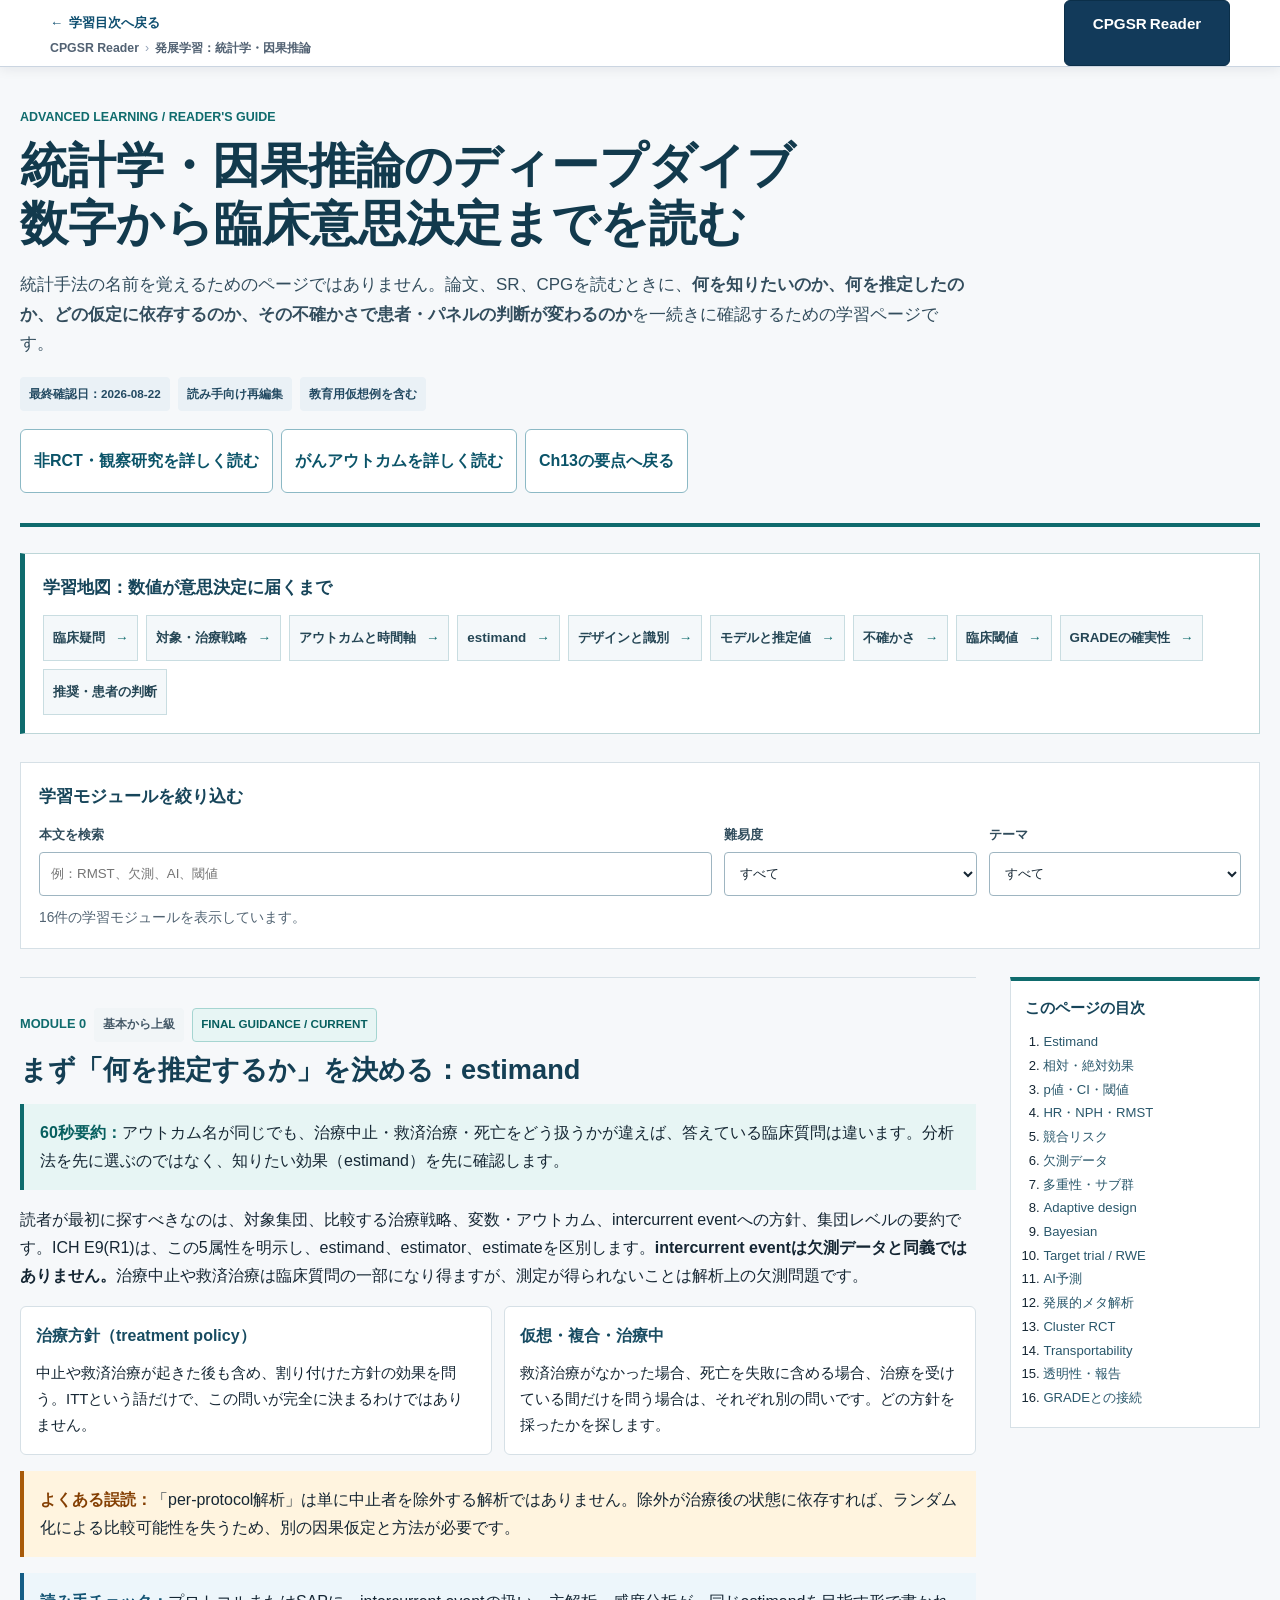
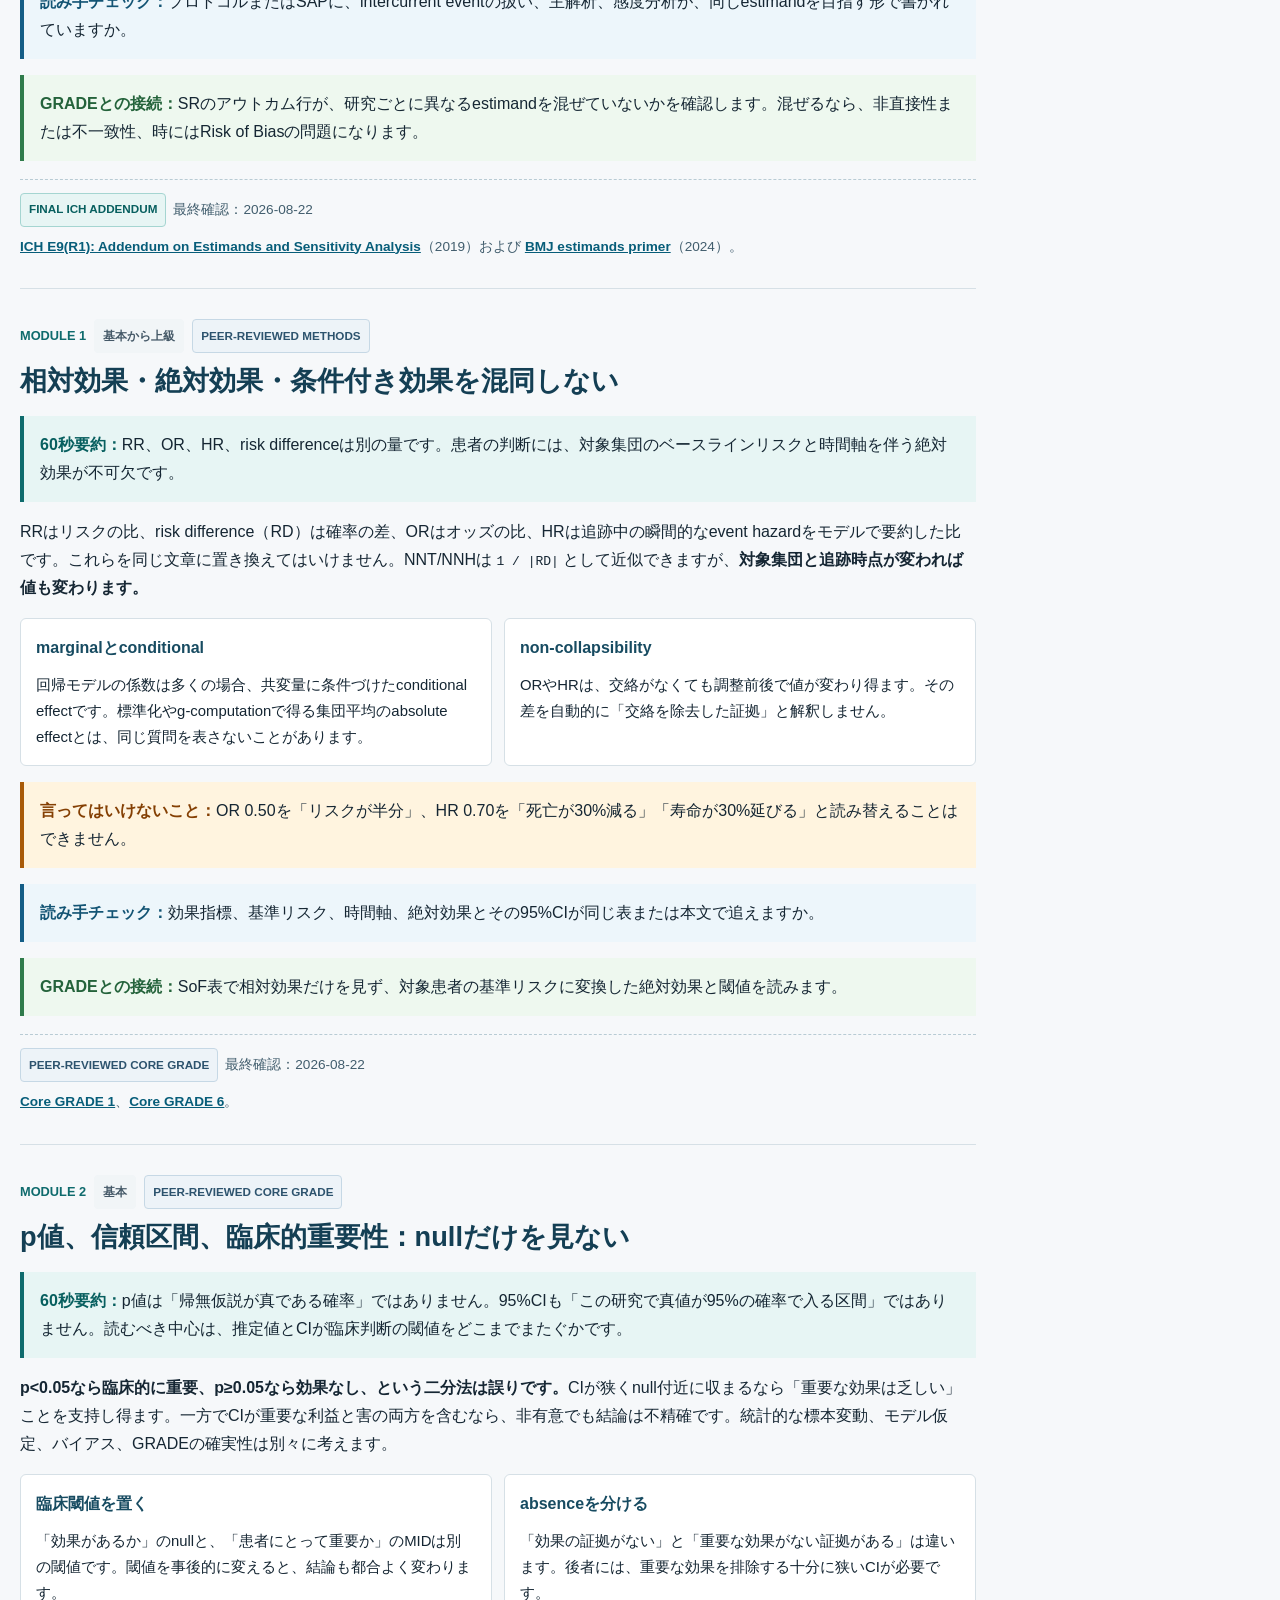
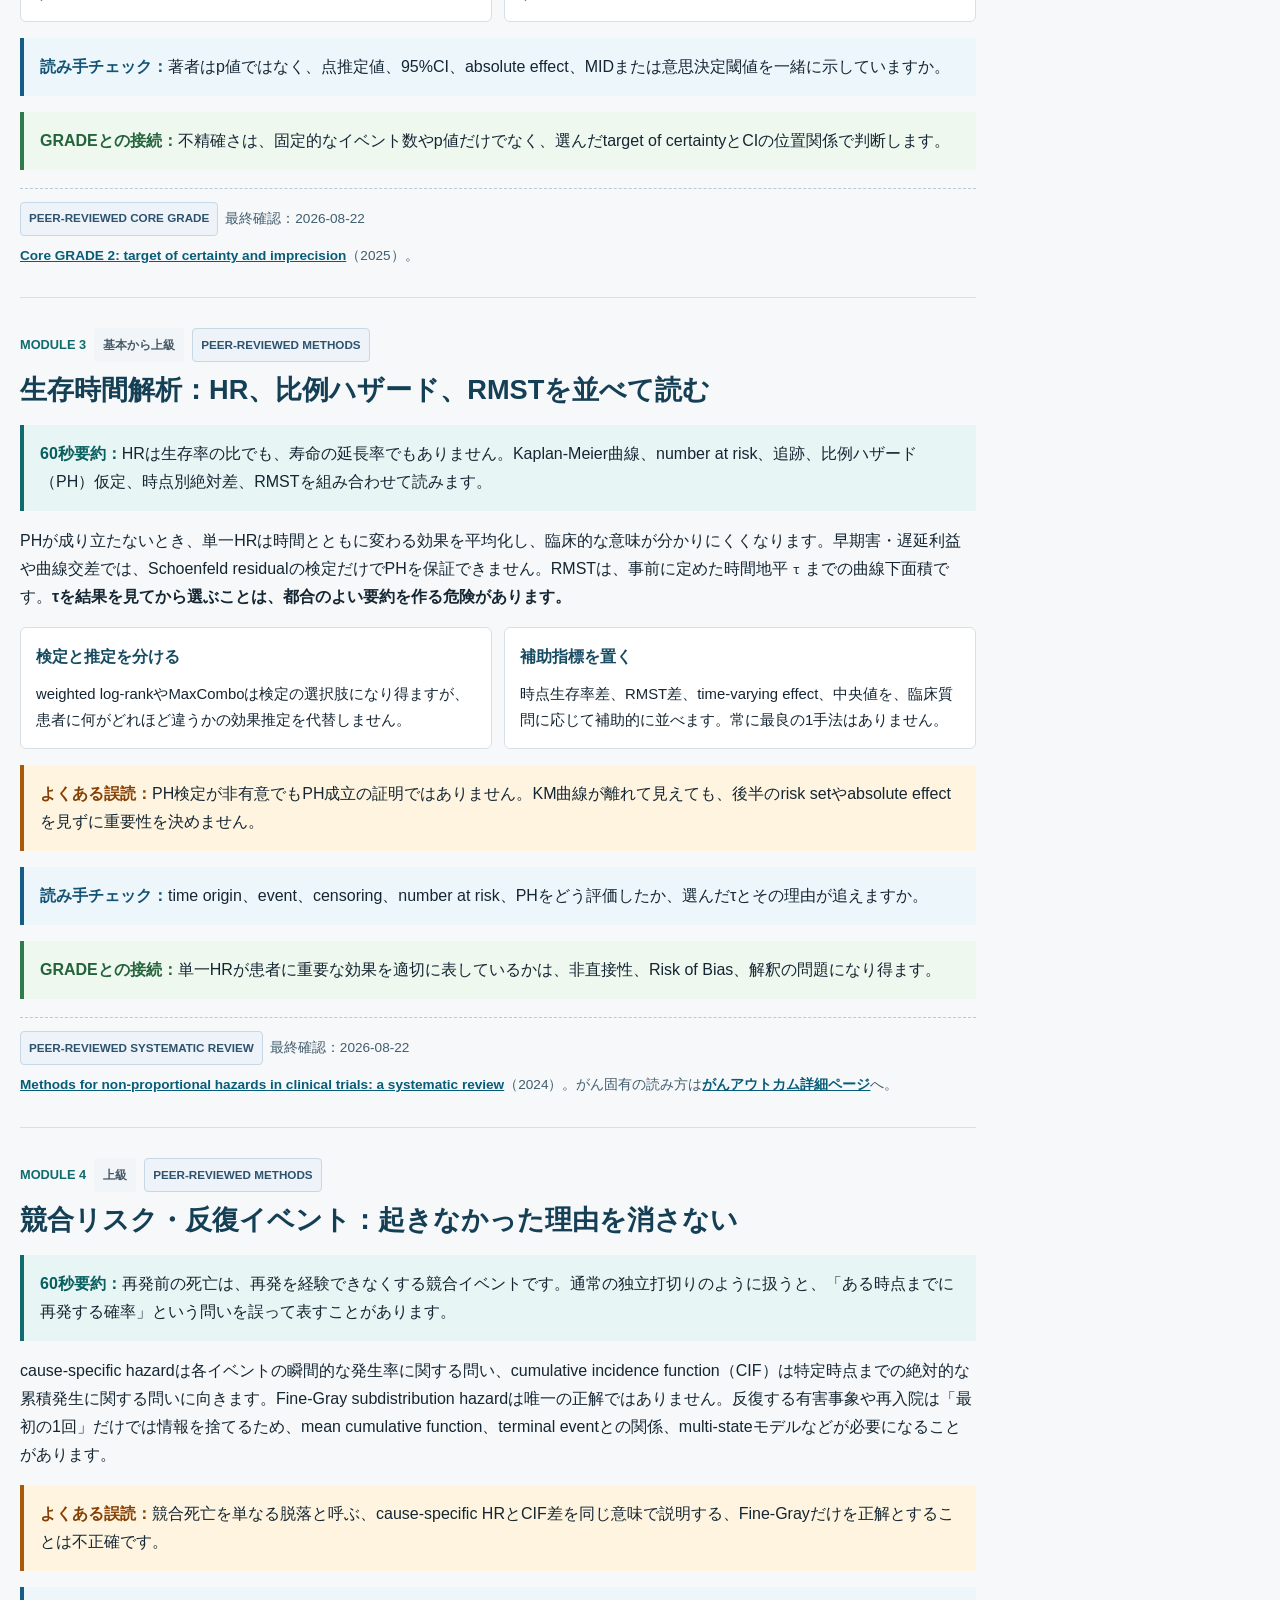
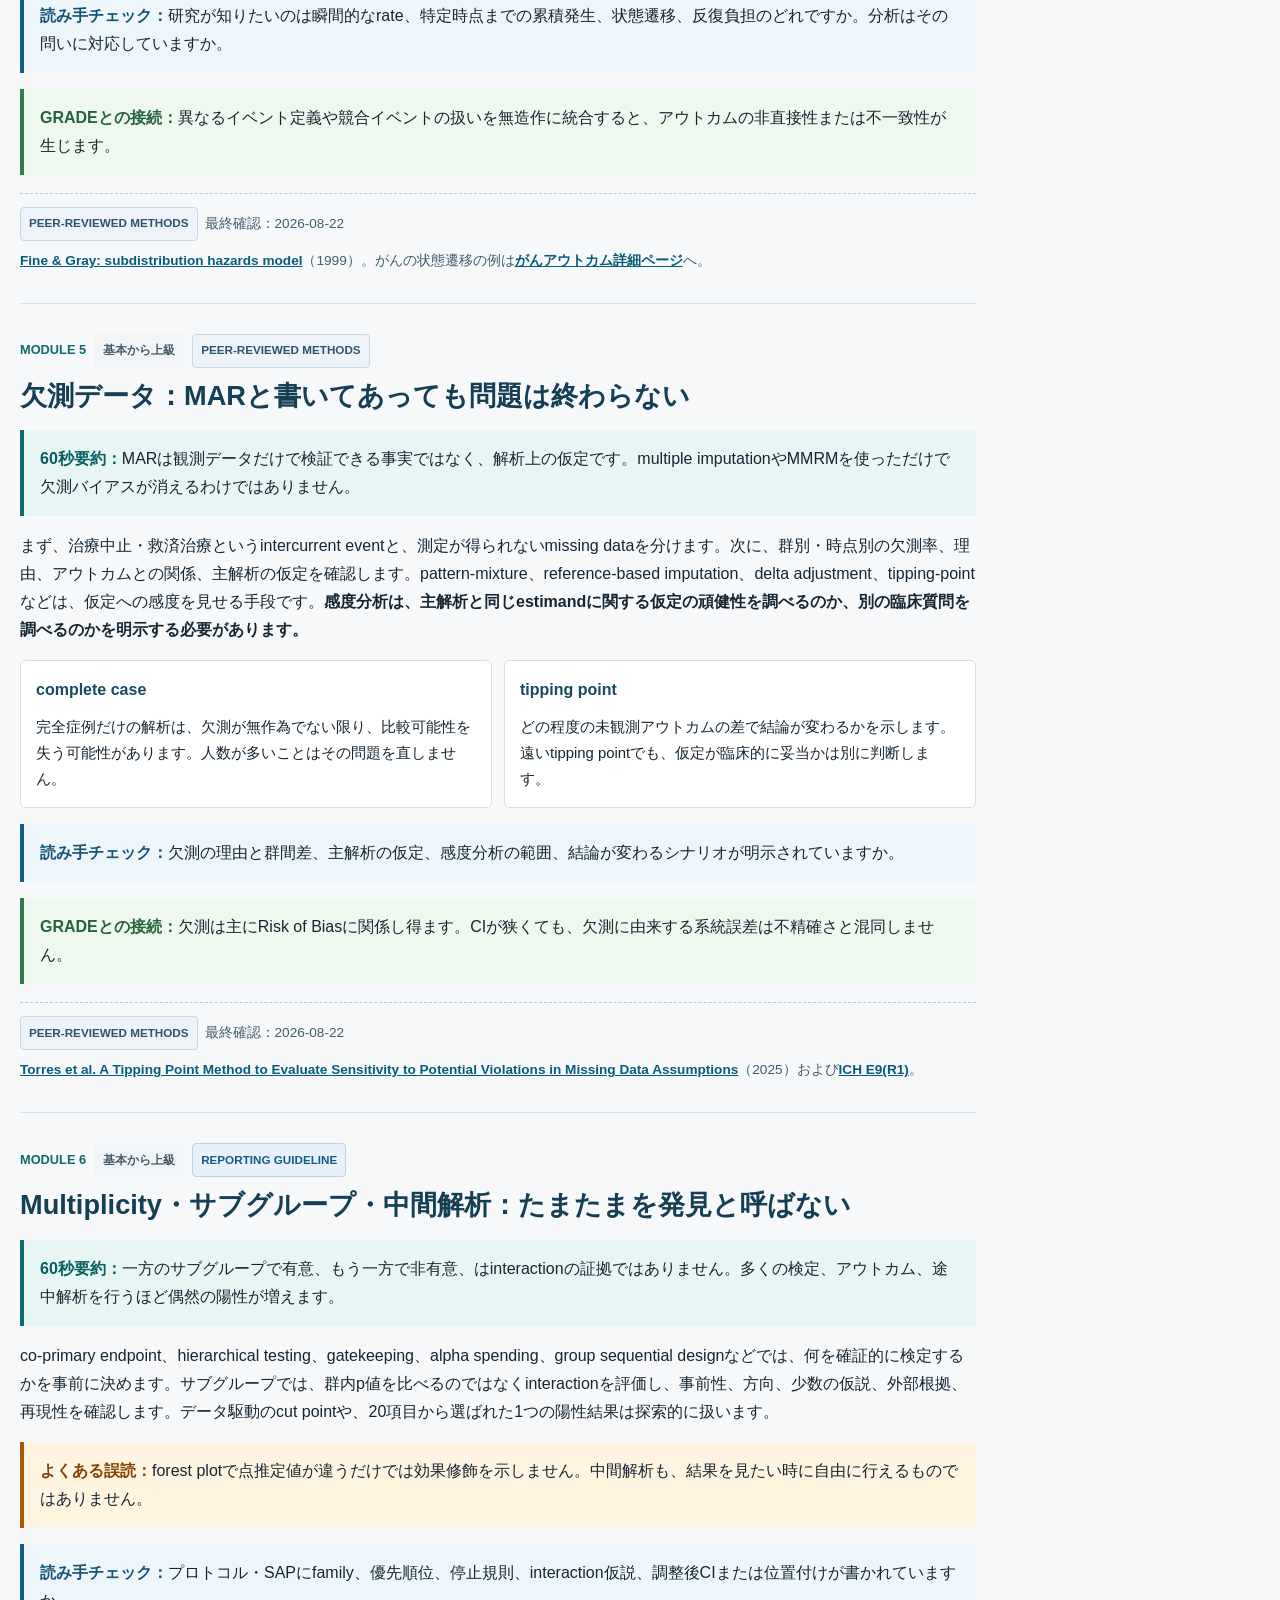
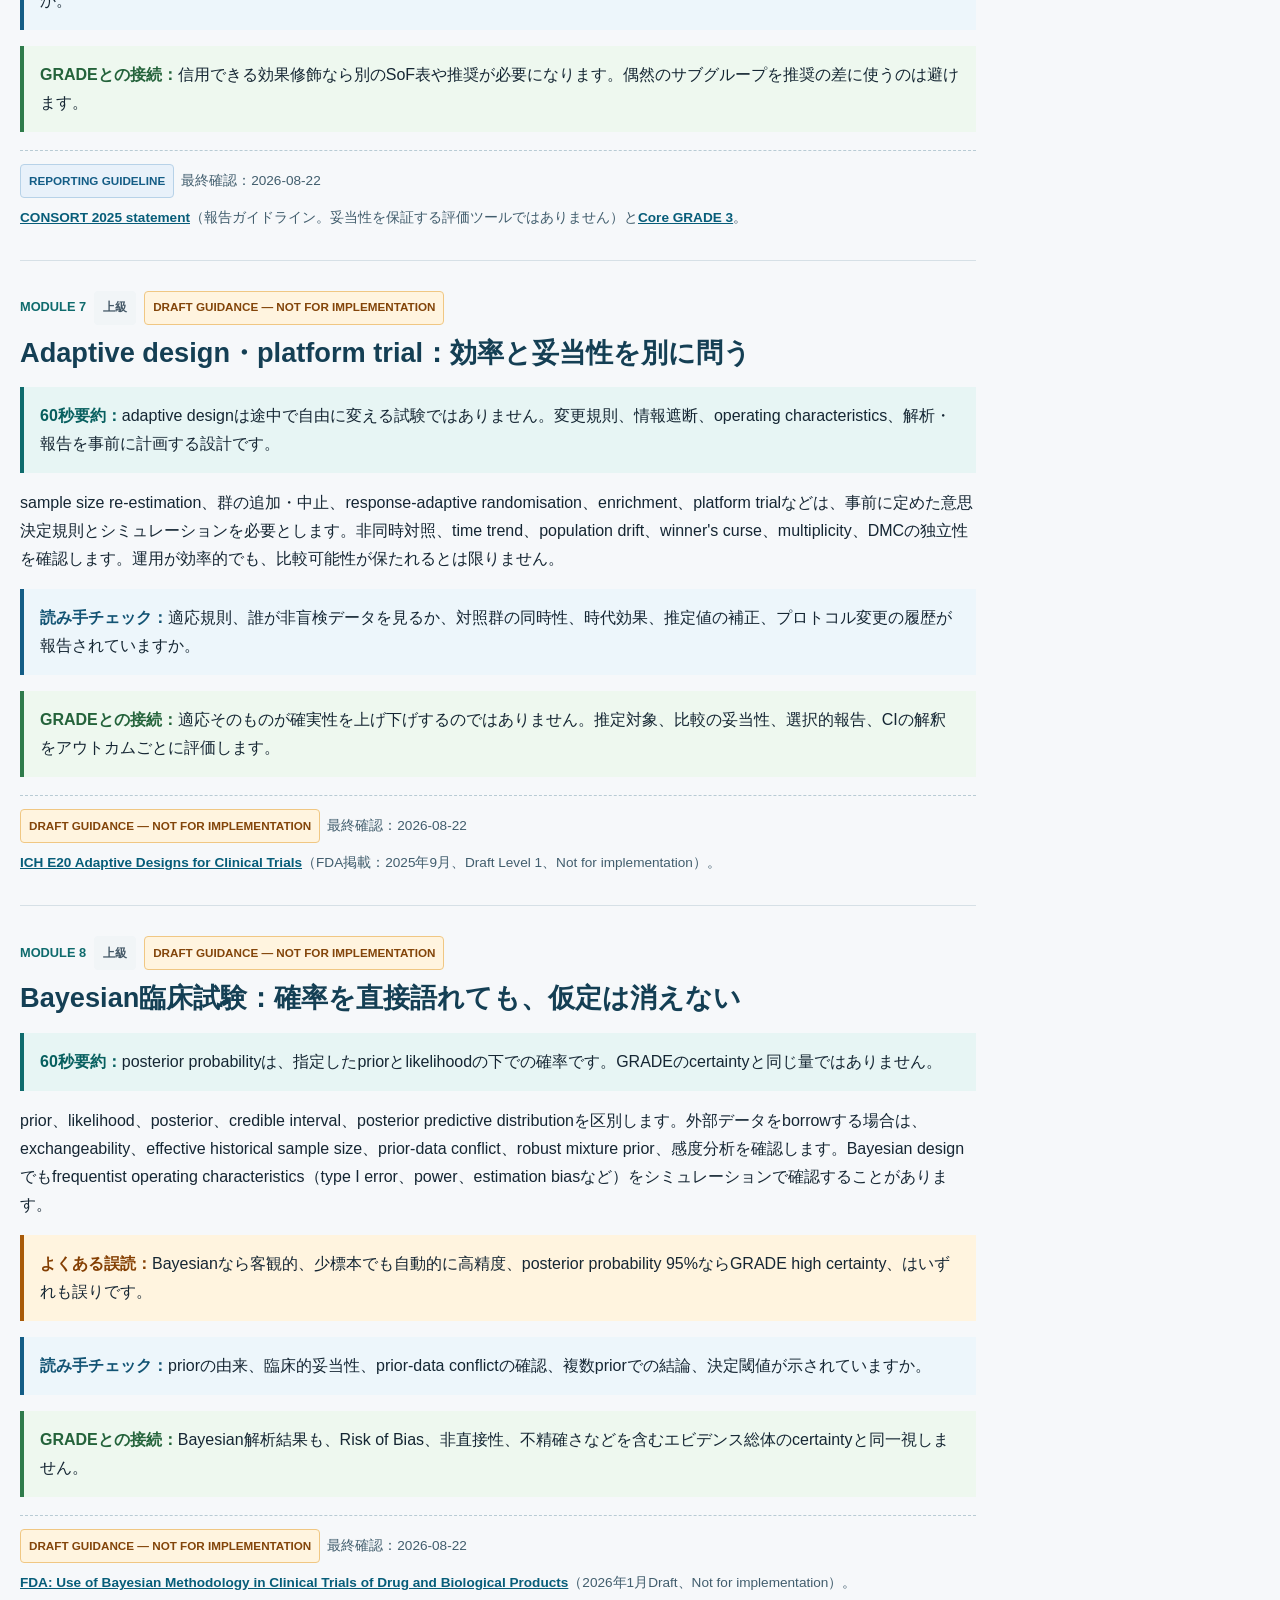
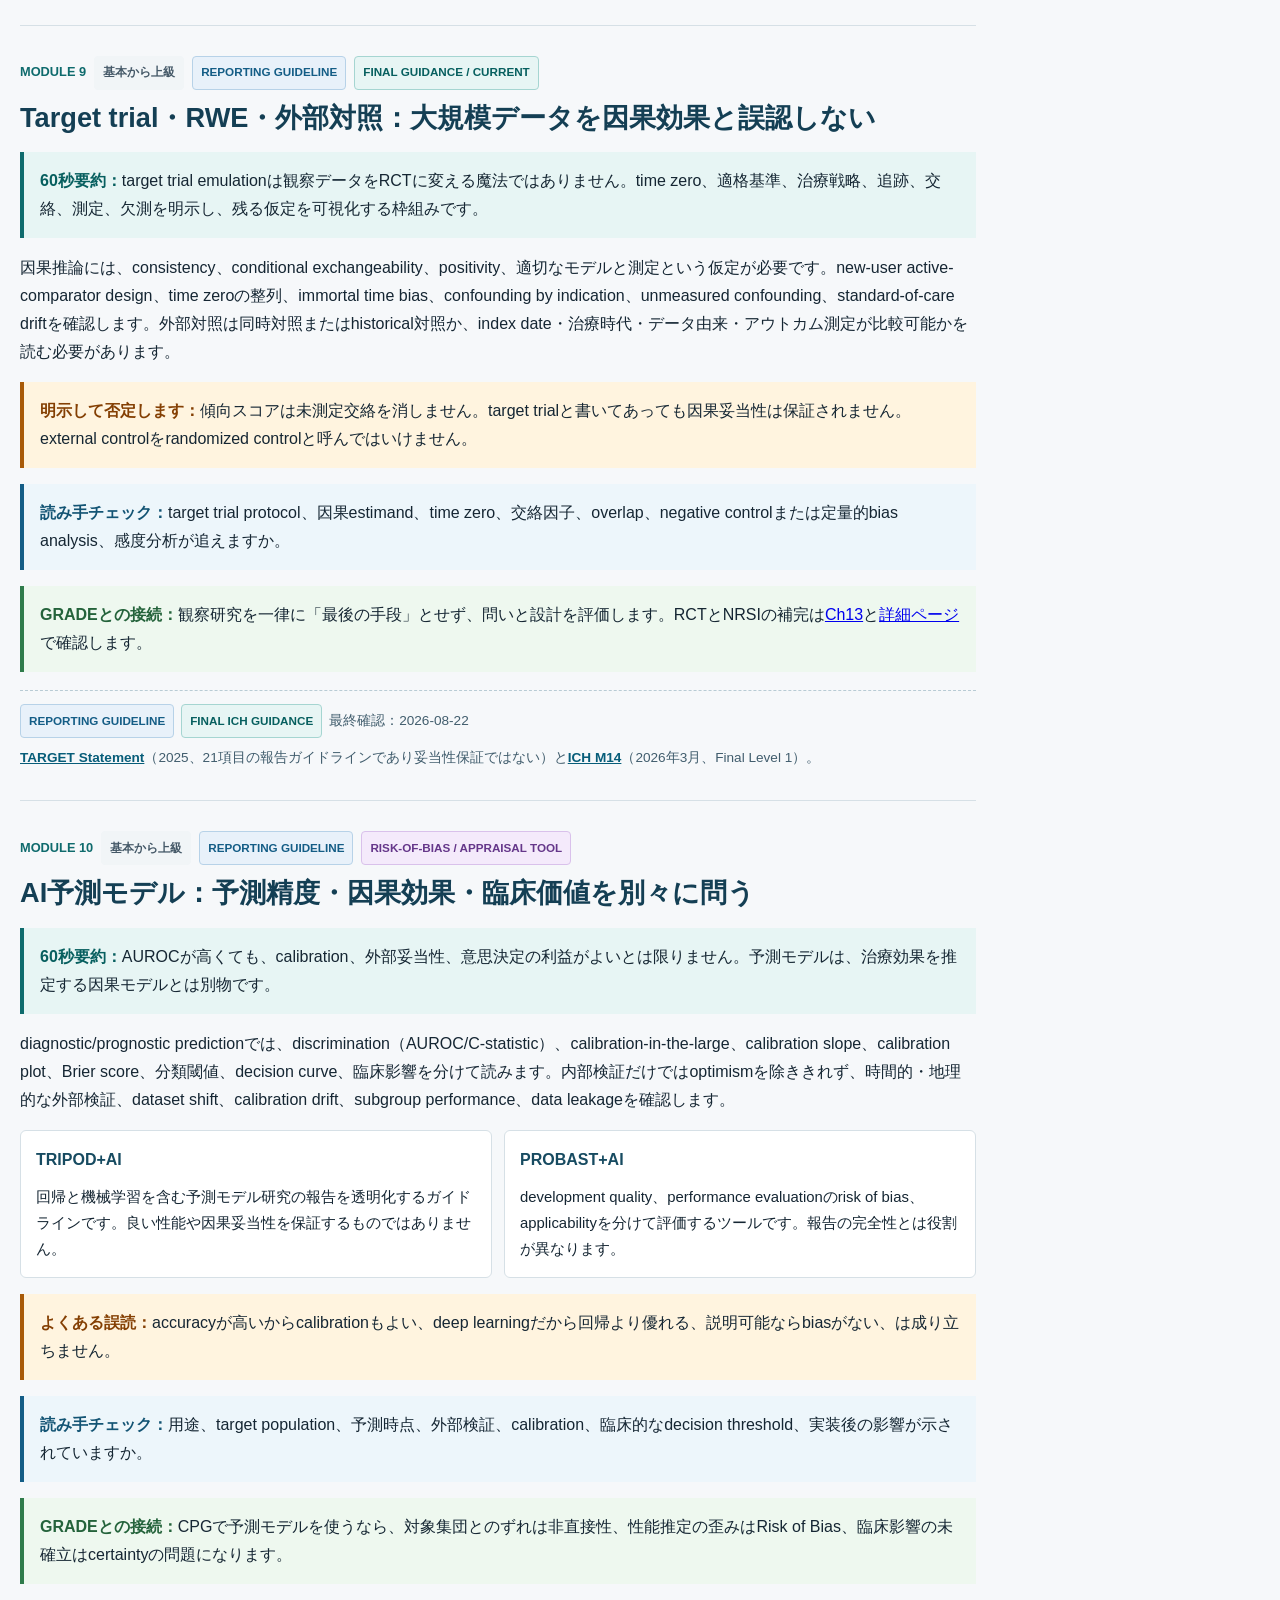
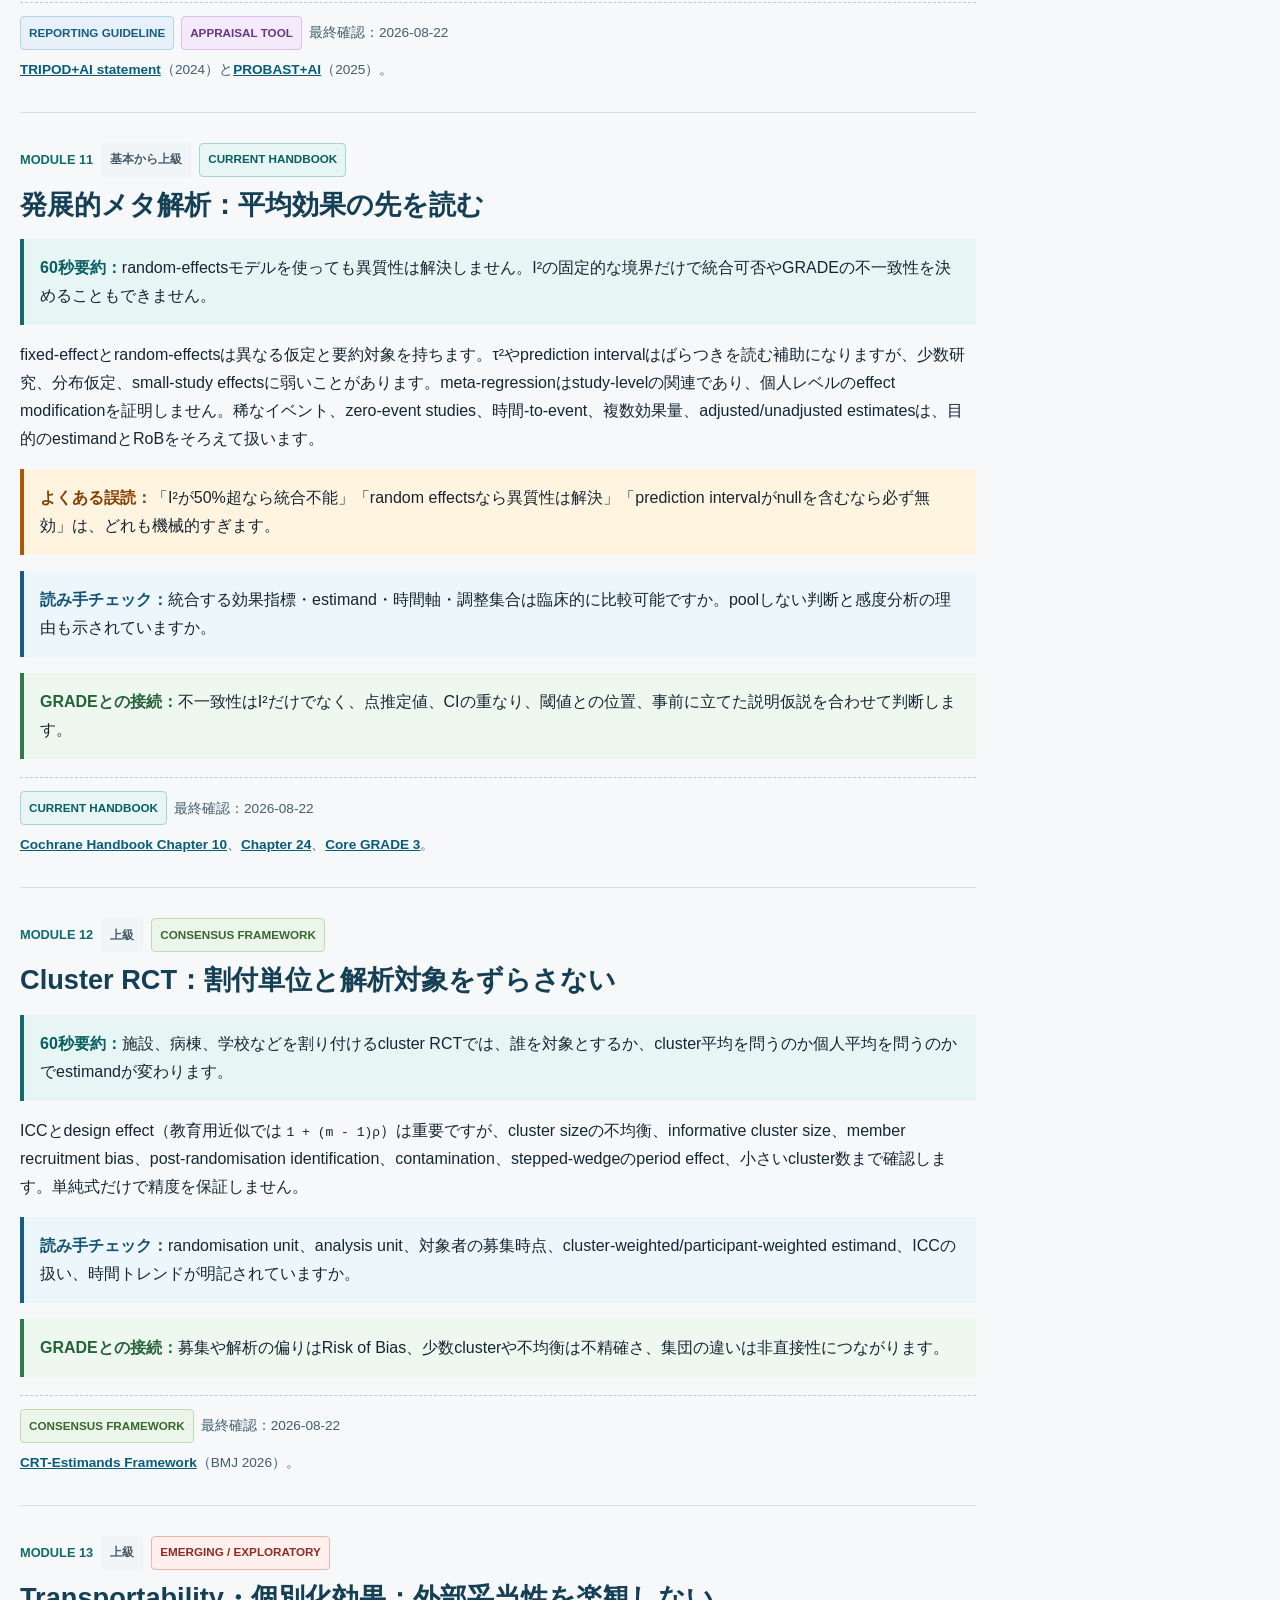
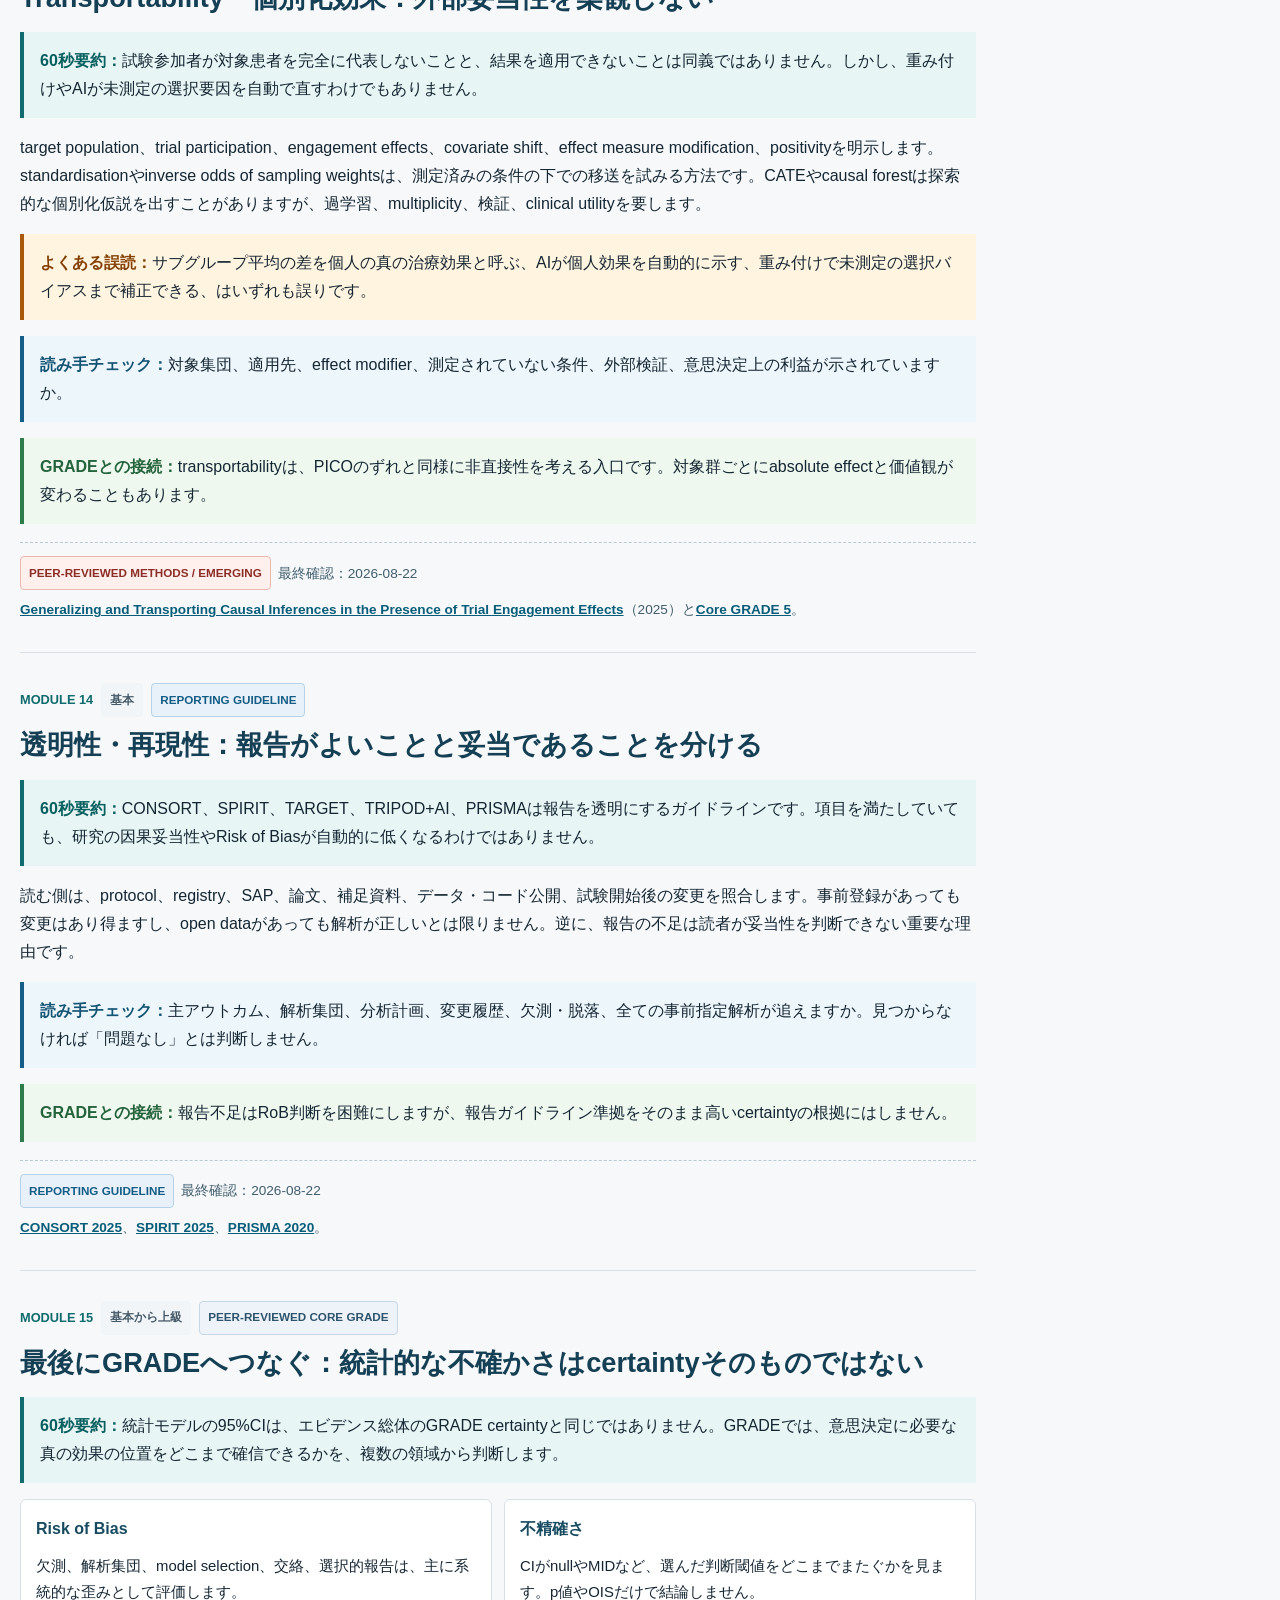
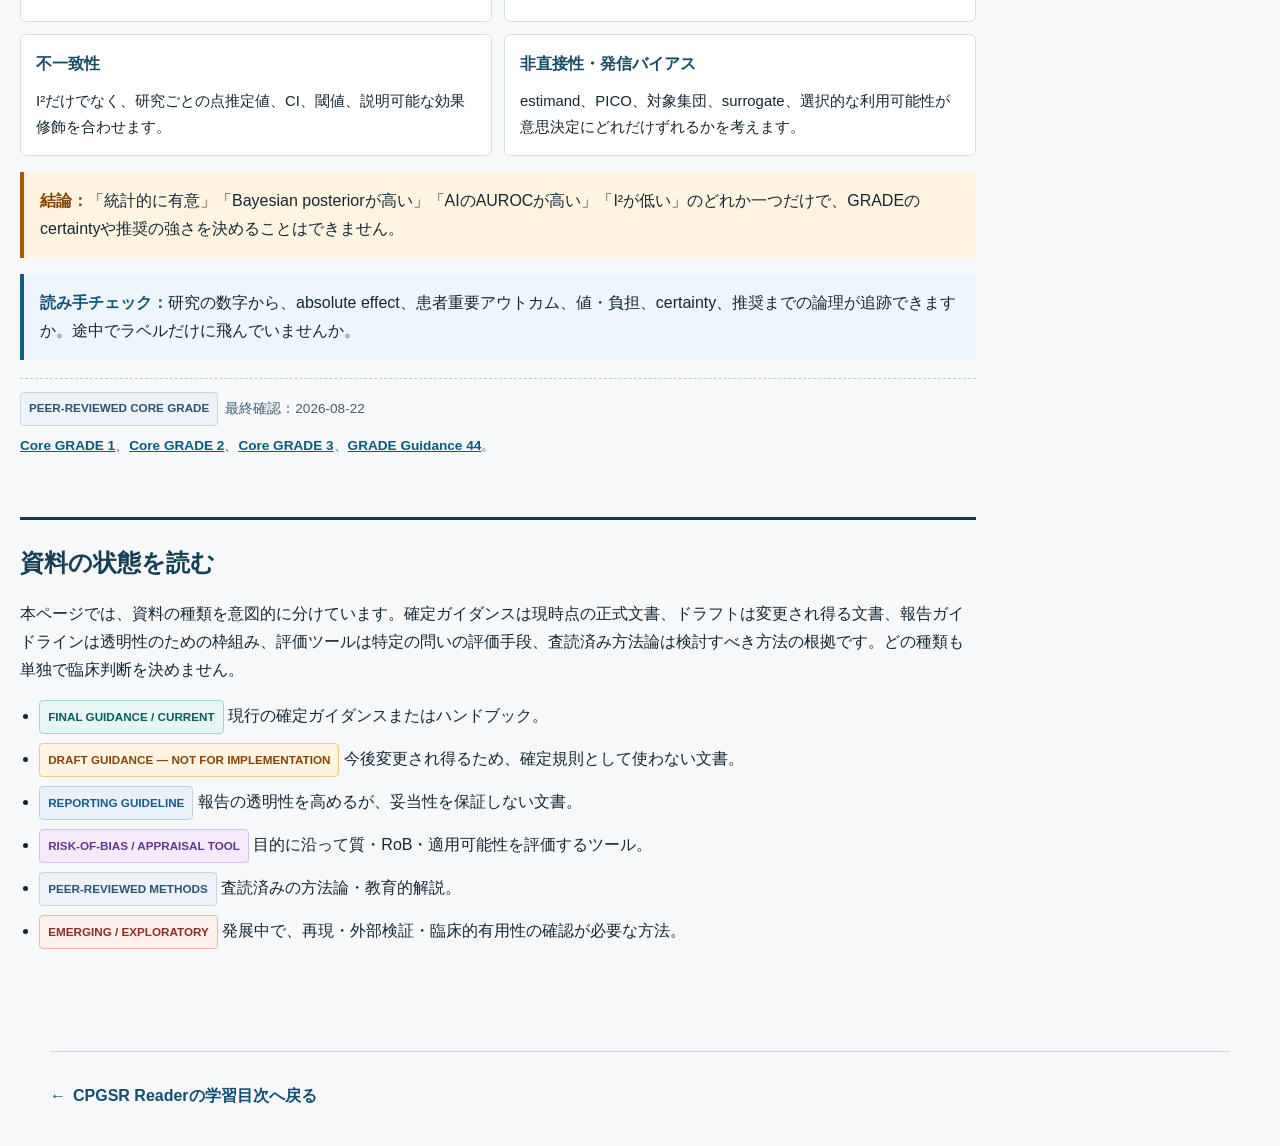
==== advanced-statistics.html @ 22318468 "feat: add advanced statistics reader guide" ====
<!doctype html>
<html lang="ja">
<head>
  <meta charset="utf-8">
  <meta name="viewport" content="width=device-width, initial-scale=1, viewport-fit=cover">
  <meta name="description" content="臨床研究、システマティックレビュー、診療ガイドラインを読むための統計学・因果推論ディープダイブ。estimandからGRADEの確実性、臨床判断までをつなげます。">
  <meta name="theme-color" content="#123a5a">
  <meta property="og:title" content="統計学・因果推論のディープダイブ | CPGSR Reader">
  <meta property="og:description" content="数字から臨床意思決定までを読むための、統計学・因果推論の学習ページです。">
  <meta property="og:type" content="website">
  <link rel="canonical" href="https://mxe050.github.io/CPGSRuser/advanced-statistics.html">
  <title>統計学・因果推論のディープダイブ | CPGSR Reader</title>
  <link rel="stylesheet" href="site-shell.css?v=1.0">
  <link rel="stylesheet" href="advanced-statistics.css?v=1.0">
  <script src="advanced-statistics.js?v=1.0" defer></script>
</head>
<body class="advanced-statistics-page">
  <a class="cpgsr-skip-link" href="#main-content">本文へ移動</a>
  <header class="cpgsr-global-header">
    <div class="cpgsr-header-inner">
      <div class="cpgsr-header-context">
        <a class="cpgsr-back-link" href="index.html#page-0">学習目次へ戻る</a>
        <nav class="cpgsr-breadcrumb" aria-label="パンくず">
          <a href="index.html#page-0">CPGSR Reader</a>
          <span class="cpgsr-breadcrumb-separator" aria-hidden="true">›</span>
          <span class="cpgsr-current-title" aria-current="page">発展学習：統計学・因果推論</span>
        </nav>
      </div>
      <a class="cpgsr-brand" href="index.html#page-0" aria-label="CPGSR Readerのホームへ"><span class="cpgsr-brand-strong">CPGSR</span> Reader</a>
    </div>
  </header>

  <main id="main-content">
    <div class="adv-page">
      <header class="adv-hero">
        <p class="adv-kicker">ADVANCED LEARNING / READER'S GUIDE</p>
        <h1>統計学・因果推論のディープダイブ<br>数字から臨床意思決定までを読む</h1>
        <p class="adv-hero-lead">統計手法の名前を覚えるためのページではありません。論文、SR、CPGを読むときに、<strong>何を知りたいのか、何を推定したのか、どの仮定に依存するのか、その不確かさで患者・パネルの判断が変わるのか</strong>を一続きに確認するための学習ページです。</p>
        <div class="adv-status-row" aria-label="資料の扱い">
          <span class="adv-chip">最終確認日：2026-08-22</span>
          <span class="adv-chip">読み手向け再編集</span>
          <span class="adv-chip">教育用仮想例を含む</span>
        </div>
        <div class="adv-path-links" aria-label="関連する詳細学習">
          <a href="non-rct-observational-studies.html">非RCT・観察研究を詳しく読む</a>
          <a href="oncology-outcomes.html">がんアウトカムを詳しく読む</a>
          <a href="index.html#page-13">Ch13の要点へ戻る</a>
        </div>
      </header>

      <section class="adv-map" aria-labelledby="map-title">
        <h2 id="map-title">学習地図：数値が意思決定に届くまで</h2>
        <ol class="adv-map-flow">
          <li>臨床疑問</li><li>対象・治療戦略</li><li>アウトカムと時間軸</li><li>estimand</li><li>デザインと識別</li><li>モデルと推定値</li><li>不確かさ</li><li>臨床閾値</li><li>GRADEの確実性</li><li>推奨・患者の判断</li>
        </ol>
      </section>

      <section class="adv-tools" aria-labelledby="tools-title">
        <h2 id="tools-title">学習モジュールを絞り込む</h2>
        <div class="adv-tool-grid">
          <div class="adv-field">
            <label for="statistics-search">本文を検索</label>
            <input id="statistics-search" type="search" placeholder="例：RMST、欠測、AI、閾値" autocomplete="off">
          </div>
          <div class="adv-field">
            <label for="statistics-level">難易度</label>
            <select id="statistics-level">
              <option value="all">すべて</option>
              <option value="basic">基本</option>
              <option value="advanced">上級</option>
            </select>
          </div>
          <div class="adv-field">
            <label for="statistics-topic">テーマ</label>
            <select id="statistics-topic">
              <option value="all">すべて</option>
              <option value="trial">臨床試験</option>
              <option value="survival">生存時間・がん</option>
              <option value="causal">因果推論・RWE</option>
              <option value="synthesis">SR・メタ解析</option>
              <option value="ai">AI・予測</option>
              <option value="grade">GRADEとの接続</option>
            </select>
          </div>
        </div>
        <p id="statistics-result-count" class="adv-filter-status" role="status" aria-live="polite"></p>
      </section>

      <div class="adv-layout">
        <div class="adv-content">
          <p id="statistics-empty" class="adv-empty" hidden>条件に合うモジュールがありません。検索語を短くするか、絞り込みを「すべて」に戻してください。</p>

          <article class="adv-module" id="estimand" data-level="basic advanced" data-topic="trial causal grade">
            <div class="adv-module-header"><span class="adv-number">MODULE 0</span><span class="adv-level">基本から上級</span><span class="adv-status final">FINAL GUIDANCE / CURRENT</span></div>
            <h2>まず「何を推定するか」を決める：estimand</h2>
            <div class="adv-summary"><strong>60秒要約：</strong>アウトカム名が同じでも、治療中止・救済治療・死亡をどう扱うかが違えば、答えている臨床質問は違います。分析法を先に選ぶのではなく、知りたい効果（estimand）を先に確認します。</div>
            <p>読者が最初に探すべきなのは、対象集団、比較する治療戦略、変数・アウトカム、intercurrent eventへの方針、集団レベルの要約です。ICH E9(R1)は、この5属性を明示し、estimand、estimator、estimateを区別します。<strong>intercurrent eventは欠測データと同義ではありません。</strong>治療中止や救済治療は臨床質問の一部になり得ますが、測定が得られないことは解析上の欠測問題です。</p>
            <div class="adv-grid">
              <section class="adv-item"><h3>治療方針（treatment policy）</h3><p>中止や救済治療が起きた後も含め、割り付けた方針の効果を問う。ITTという語だけで、この問いが完全に決まるわけではありません。</p></section>
              <section class="adv-item"><h3>仮想・複合・治療中</h3><p>救済治療がなかった場合、死亡を失敗に含める場合、治療を受けている間だけを問う場合は、それぞれ別の問いです。どの方針を採ったかを探します。</p></section>
            </div>
            <div class="adv-warning"><strong>よくある誤読：</strong>「per-protocol解析」は単に中止者を除外する解析ではありません。除外が治療後の状態に依存すれば、ランダム化による比較可能性を失うため、別の因果仮定と方法が必要です。</div>
            <div class="adv-reader-check"><strong>読み手チェック：</strong>プロトコルまたはSAPに、intercurrent eventの扱い、主解析、感度分析が、同じestimandを目指す形で書かれていますか。</div>
            <div class="adv-grade-link"><strong>GRADEとの接続：</strong>SRのアウトカム行が、研究ごとに異なるestimandを混ぜていないかを確認します。混ぜるなら、非直接性または不一致性、時にはRisk of Biasの問題になります。</div>
            <div class="adv-source"><div class="adv-source-meta"><span class="adv-status final">FINAL ICH ADDENDUM</span><span>最終確認：2026-08-22</span></div><p><a href="https://database.ich.org/sites/default/files/E9-R1_Step4_Guideline_2019_1203.pdf" target="_blank" rel="noopener">ICH E9(R1): Addendum on Estimands and Sensitivity Analysis</a>（2019）および <a href="https://www.bmj.com/content/384/bmj-2023-076316" target="_blank" rel="noopener">BMJ estimands primer</a>（2024）。</p></div>
          </article>

          <article class="adv-module" id="effect-measures" data-level="basic advanced" data-topic="trial synthesis grade">
            <div class="adv-module-header"><span class="adv-number">MODULE 1</span><span class="adv-level">基本から上級</span><span class="adv-status methods">PEER-REVIEWED METHODS</span></div>
            <h2>相対効果・絶対効果・条件付き効果を混同しない</h2>
            <div class="adv-summary"><strong>60秒要約：</strong>RR、OR、HR、risk differenceは別の量です。患者の判断には、対象集団のベースラインリスクと時間軸を伴う絶対効果が不可欠です。</div>
            <p>RRはリスクの比、risk difference（RD）は確率の差、ORはオッズの比、HRは追跡中の瞬間的なevent hazardをモデルで要約した比です。これらを同じ文章に置き換えてはいけません。NNT/NNHは <code>1 / |RD|</code> として近似できますが、<strong>対象集団と追跡時点が変われば値も変わります。</strong></p>
            <div class="adv-grid">
              <section class="adv-item"><h3>marginalとconditional</h3><p>回帰モデルの係数は多くの場合、共変量に条件づけたconditional effectです。標準化やg-computationで得る集団平均のabsolute effectとは、同じ質問を表さないことがあります。</p></section>
              <section class="adv-item"><h3>non-collapsibility</h3><p>ORやHRは、交絡がなくても調整前後で値が変わり得ます。その差を自動的に「交絡を除去した証拠」と解釈しません。</p></section>
            </div>
            <div class="adv-warning"><strong>言ってはいけないこと：</strong>OR 0.50を「リスクが半分」、HR 0.70を「死亡が30%減る」「寿命が30%延びる」と読み替えることはできません。</div>
            <div class="adv-reader-check"><strong>読み手チェック：</strong>効果指標、基準リスク、時間軸、絶対効果とその95%CIが同じ表または本文で追えますか。</div>
            <div class="adv-grade-link"><strong>GRADEとの接続：</strong>SoF表で相対効果だけを見ず、対象患者の基準リスクに変換した絶対効果と閾値を読みます。</div>
            <div class="adv-source"><div class="adv-source-meta"><span class="adv-status methods">PEER-REVIEWED CORE GRADE</span><span>最終確認：2026-08-22</span></div><p><a href="https://www.bmj.com/content/389/bmj-2024-081903" target="_blank" rel="noopener">Core GRADE 1</a>、<a href="https://www.bmj.com/content/389/bmj-2024-083866" target="_blank" rel="noopener">Core GRADE 6</a>。</p></div>
          </article>

          <article class="adv-module" id="ci-thresholds" data-level="basic" data-topic="trial synthesis grade">
            <div class="adv-module-header"><span class="adv-number">MODULE 2</span><span class="adv-level">基本</span><span class="adv-status methods">PEER-REVIEWED CORE GRADE</span></div>
            <h2>p値、信頼区間、臨床的重要性：nullだけを見ない</h2>
            <div class="adv-summary"><strong>60秒要約：</strong>p値は「帰無仮説が真である確率」ではありません。95%CIも「この研究で真値が95%の確率で入る区間」ではありません。読むべき中心は、推定値とCIが臨床判断の閾値をどこまでまたぐかです。</div>
            <p><strong>p&lt;0.05なら臨床的に重要、p≥0.05なら効果なし、という二分法は誤りです。</strong>CIが狭くnull付近に収まるなら「重要な効果は乏しい」ことを支持し得ます。一方でCIが重要な利益と害の両方を含むなら、非有意でも結論は不精確です。統計的な標本変動、モデル仮定、バイアス、GRADEの確実性は別々に考えます。</p>
            <div class="adv-grid">
              <section class="adv-item"><h3>臨床閾値を置く</h3><p>「効果があるか」のnullと、「患者にとって重要か」のMIDは別の閾値です。閾値を事後的に変えると、結論も都合よく変わります。</p></section>
              <section class="adv-item"><h3>absenceを分ける</h3><p>「効果の証拠がない」と「重要な効果がない証拠がある」は違います。後者には、重要な効果を排除する十分に狭いCIが必要です。</p></section>
            </div>
            <div class="adv-reader-check"><strong>読み手チェック：</strong>著者はp値ではなく、点推定値、95%CI、absolute effect、MIDまたは意思決定閾値を一緒に示していますか。</div>
            <div class="adv-grade-link"><strong>GRADEとの接続：</strong>不精確さは、固定的なイベント数やp値だけでなく、選んだtarget of certaintyとCIの位置関係で判断します。</div>
            <div class="adv-source"><div class="adv-source-meta"><span class="adv-status methods">PEER-REVIEWED CORE GRADE</span><span>最終確認：2026-08-22</span></div><p><a href="https://www.bmj.com/content/389/bmj-2024-081904" target="_blank" rel="noopener">Core GRADE 2: target of certainty and imprecision</a>（2025）。</p></div>
          </article>

          <article class="adv-module" id="survival" data-level="basic advanced" data-topic="trial survival grade">
            <div class="adv-module-header"><span class="adv-number">MODULE 3</span><span class="adv-level">基本から上級</span><span class="adv-status methods">PEER-REVIEWED METHODS</span></div>
            <h2>生存時間解析：HR、比例ハザード、RMSTを並べて読む</h2>
            <div class="adv-summary"><strong>60秒要約：</strong>HRは生存率の比でも、寿命の延長率でもありません。Kaplan-Meier曲線、number at risk、追跡、比例ハザード（PH）仮定、時点別絶対差、RMSTを組み合わせて読みます。</div>
            <p>PHが成り立たないとき、単一HRは時間とともに変わる効果を平均化し、臨床的な意味が分かりにくくなります。早期害・遅延利益や曲線交差では、Schoenfeld residualの検定だけでPHを保証できません。RMSTは、事前に定めた時間地平 <code>τ</code> までの曲線下面積です。<strong>τを結果を見てから選ぶことは、都合のよい要約を作る危険があります。</strong></p>
            <div class="adv-grid">
              <section class="adv-item"><h3>検定と推定を分ける</h3><p>weighted log-rankやMaxComboは検定の選択肢になり得ますが、患者に何がどれほど違うかの効果推定を代替しません。</p></section>
              <section class="adv-item"><h3>補助指標を置く</h3><p>時点生存率差、RMST差、time-varying effect、中央値を、臨床質問に応じて補助的に並べます。常に最良の1手法はありません。</p></section>
            </div>
            <div class="adv-warning"><strong>よくある誤読：</strong>PH検定が非有意でもPH成立の証明ではありません。KM曲線が離れて見えても、後半のrisk setやabsolute effectを見ずに重要性を決めません。</div>
            <div class="adv-reader-check"><strong>読み手チェック：</strong>time origin、event、censoring、number at risk、PHをどう評価したか、選んだτとその理由が追えますか。</div>
            <div class="adv-grade-link"><strong>GRADEとの接続：</strong>単一HRが患者に重要な効果を適切に表しているかは、非直接性、Risk of Bias、解釈の問題になり得ます。</div>
            <div class="adv-source"><div class="adv-source-meta"><span class="adv-status methods">PEER-REVIEWED SYSTEMATIC REVIEW</span><span>最終確認：2026-08-22</span></div><p><a href="https://pmc.ncbi.nlm.nih.gov/articles/PMC11162097/" target="_blank" rel="noopener">Methods for non-proportional hazards in clinical trials: a systematic review</a>（2024）。がん固有の読み方は<a href="oncology-outcomes.html#onc4">がんアウトカム詳細ページ</a>へ。</p></div>
          </article>

          <article class="adv-module" id="competing-risks" data-level="advanced" data-topic="survival trial">
            <div class="adv-module-header"><span class="adv-number">MODULE 4</span><span class="adv-level">上級</span><span class="adv-status methods">PEER-REVIEWED METHODS</span></div>
            <h2>競合リスク・反復イベント：起きなかった理由を消さない</h2>
            <div class="adv-summary"><strong>60秒要約：</strong>再発前の死亡は、再発を経験できなくする競合イベントです。通常の独立打切りのように扱うと、「ある時点までに再発する確率」という問いを誤って表すことがあります。</div>
            <p>cause-specific hazardは各イベントの瞬間的な発生率に関する問い、cumulative incidence function（CIF）は特定時点までの絶対的な累積発生に関する問いに向きます。Fine-Gray subdistribution hazardは唯一の正解ではありません。反復する有害事象や再入院は「最初の1回」だけでは情報を捨てるため、mean cumulative function、terminal eventとの関係、multi-stateモデルなどが必要になることがあります。</p>
            <div class="adv-warning"><strong>よくある誤読：</strong>競合死亡を単なる脱落と呼ぶ、cause-specific HRとCIF差を同じ意味で説明する、Fine-Grayだけを正解とすることは不正確です。</div>
            <div class="adv-reader-check"><strong>読み手チェック：</strong>研究が知りたいのは瞬間的なrate、特定時点までの累積発生、状態遷移、反復負担のどれですか。分析はその問いに対応していますか。</div>
            <div class="adv-grade-link"><strong>GRADEとの接続：</strong>異なるイベント定義や競合イベントの扱いを無造作に統合すると、アウトカムの非直接性または不一致性が生じます。</div>
            <div class="adv-source"><div class="adv-source-meta"><span class="adv-status methods">PEER-REVIEWED METHODS</span><span>最終確認：2026-08-22</span></div><p><a href="https://doi.org/10.1080/01621459.1999.10474144" target="_blank" rel="noopener">Fine &amp; Gray: subdistribution hazards model</a>（1999）。がんの状態遷移の例は<a href="oncology-outcomes.html#onc5">がんアウトカム詳細ページ</a>へ。</p></div>
          </article>

          <article class="adv-module" id="missing-data" data-level="basic advanced" data-topic="trial survival grade">
            <div class="adv-module-header"><span class="adv-number">MODULE 5</span><span class="adv-level">基本から上級</span><span class="adv-status methods">PEER-REVIEWED METHODS</span></div>
            <h2>欠測データ：MARと書いてあっても問題は終わらない</h2>
            <div class="adv-summary"><strong>60秒要約：</strong>MARは観測データだけで検証できる事実ではなく、解析上の仮定です。multiple imputationやMMRMを使っただけで欠測バイアスが消えるわけではありません。</div>
            <p>まず、治療中止・救済治療というintercurrent eventと、測定が得られないmissing dataを分けます。次に、群別・時点別の欠測率、理由、アウトカムとの関係、主解析の仮定を確認します。pattern-mixture、reference-based imputation、delta adjustment、tipping-pointなどは、仮定への感度を見せる手段です。<strong>感度分析は、主解析と同じestimandに関する仮定の頑健性を調べるのか、別の臨床質問を調べるのかを明示する必要があります。</strong></p>
            <div class="adv-grid"><section class="adv-item"><h3>complete case</h3><p>完全症例だけの解析は、欠測が無作為でない限り、比較可能性を失う可能性があります。人数が多いことはその問題を直しません。</p></section><section class="adv-item"><h3>tipping point</h3><p>どの程度の未観測アウトカムの差で結論が変わるかを示します。遠いtipping pointでも、仮定が臨床的に妥当かは別に判断します。</p></section></div>
            <div class="adv-reader-check"><strong>読み手チェック：</strong>欠測の理由と群間差、主解析の仮定、感度分析の範囲、結論が変わるシナリオが明示されていますか。</div>
            <div class="adv-grade-link"><strong>GRADEとの接続：</strong>欠測は主にRisk of Biasに関係し得ます。CIが狭くても、欠測に由来する系統誤差は不精確さと混同しません。</div>
            <div class="adv-source"><div class="adv-source-meta"><span class="adv-status methods">PEER-REVIEWED METHODS</span><span>最終確認：2026-08-22</span></div><p><a href="https://pubmed.ncbi.nlm.nih.gov/40140629/" target="_blank" rel="noopener">Torres et al. A Tipping Point Method to Evaluate Sensitivity to Potential Violations in Missing Data Assumptions</a>（2025）および<a href="https://database.ich.org/sites/default/files/E9-R1_Step4_Guideline_2019_1203.pdf" target="_blank" rel="noopener">ICH E9(R1)</a>。</p></div>
          </article>

          <article class="adv-module" id="multiplicity" data-level="basic advanced" data-topic="trial grade">
            <div class="adv-module-header"><span class="adv-number">MODULE 6</span><span class="adv-level">基本から上級</span><span class="adv-status reporting">REPORTING GUIDELINE</span></div>
            <h2>Multiplicity・サブグループ・中間解析：たまたまを発見と呼ばない</h2>
            <div class="adv-summary"><strong>60秒要約：</strong>一方のサブグループで有意、もう一方で非有意、はinteractionの証拠ではありません。多くの検定、アウトカム、途中解析を行うほど偶然の陽性が増えます。</div>
            <p>co-primary endpoint、hierarchical testing、gatekeeping、alpha spending、group sequential designなどでは、何を確証的に検定するかを事前に決めます。サブグループでは、群内p値を比べるのではなくinteractionを評価し、事前性、方向、少数の仮説、外部根拠、再現性を確認します。データ駆動のcut pointや、20項目から選ばれた1つの陽性結果は探索的に扱います。</p>
            <div class="adv-warning"><strong>よくある誤読：</strong>forest plotで点推定値が違うだけでは効果修飾を示しません。中間解析も、結果を見たい時に自由に行えるものではありません。</div>
            <div class="adv-reader-check"><strong>読み手チェック：</strong>プロトコル・SAPにfamily、優先順位、停止規則、interaction仮説、調整後CIまたは位置付けが書かれていますか。</div>
            <div class="adv-grade-link"><strong>GRADEとの接続：</strong>信用できる効果修飾なら別のSoF表や推奨が必要になります。偶然のサブグループを推奨の差に使うのは避けます。</div>
            <div class="adv-source"><div class="adv-source-meta"><span class="adv-status reporting">REPORTING GUIDELINE</span><span>最終確認：2026-08-22</span></div><p><a href="https://www.bmj.com/content/389/bmj-2024-081123" target="_blank" rel="noopener">CONSORT 2025 statement</a>（報告ガイドライン。妥当性を保証する評価ツールではありません）と<a href="https://www.bmj.com/content/389/bmj-2024-081905" target="_blank" rel="noopener">Core GRADE 3</a>。</p></div>
          </article>

          <article class="adv-module" id="adaptive" data-level="advanced" data-topic="trial">
            <div class="adv-module-header"><span class="adv-number">MODULE 7</span><span class="adv-level">上級</span><span class="adv-status draft">DRAFT GUIDANCE — NOT FOR IMPLEMENTATION</span></div>
            <h2>Adaptive design・platform trial：効率と妥当性を別に問う</h2>
            <div class="adv-summary"><strong>60秒要約：</strong>adaptive designは途中で自由に変える試験ではありません。変更規則、情報遮断、operating characteristics、解析・報告を事前に計画する設計です。</div>
            <p>sample size re-estimation、群の追加・中止、response-adaptive randomisation、enrichment、platform trialなどは、事前に定めた意思決定規則とシミュレーションを必要とします。非同時対照、time trend、population drift、winner's curse、multiplicity、DMCの独立性を確認します。運用が効率的でも、比較可能性が保たれるとは限りません。</p>
            <div class="adv-reader-check"><strong>読み手チェック：</strong>適応規則、誰が非盲検データを見るか、対照群の同時性、時代効果、推定値の補正、プロトコル変更の履歴が報告されていますか。</div>
            <div class="adv-grade-link"><strong>GRADEとの接続：</strong>適応そのものが確実性を上げ下げするのではありません。推定対象、比較の妥当性、選択的報告、CIの解釈をアウトカムごとに評価します。</div>
            <div class="adv-source"><div class="adv-source-meta"><span class="adv-status draft">DRAFT GUIDANCE — NOT FOR IMPLEMENTATION</span><span>最終確認：2026-08-22</span></div><p><a href="https://www.fda.gov/regulatory-information/search-fda-guidance-documents/e20-adaptive-designs-clinical-trials" target="_blank" rel="noopener">ICH E20 Adaptive Designs for Clinical Trials</a>（FDA掲載：2025年9月、Draft Level 1、Not for implementation）。</p></div>
          </article>

          <article class="adv-module" id="bayesian" data-level="advanced" data-topic="trial">
            <div class="adv-module-header"><span class="adv-number">MODULE 8</span><span class="adv-level">上級</span><span class="adv-status draft">DRAFT GUIDANCE — NOT FOR IMPLEMENTATION</span></div>
            <h2>Bayesian臨床試験：確率を直接語れても、仮定は消えない</h2>
            <div class="adv-summary"><strong>60秒要約：</strong>posterior probabilityは、指定したpriorとlikelihoodの下での確率です。GRADEのcertaintyと同じ量ではありません。</div>
            <p>prior、likelihood、posterior、credible interval、posterior predictive distributionを区別します。外部データをborrowする場合は、exchangeability、effective historical sample size、prior-data conflict、robust mixture prior、感度分析を確認します。Bayesian designでもfrequentist operating characteristics（type I error、power、estimation biasなど）をシミュレーションで確認することがあります。</p>
            <div class="adv-warning"><strong>よくある誤読：</strong>Bayesianなら客観的、少標本でも自動的に高精度、posterior probability 95%ならGRADE high certainty、はいずれも誤りです。</div>
            <div class="adv-reader-check"><strong>読み手チェック：</strong>priorの由来、臨床的妥当性、prior-data conflictの確認、複数priorでの結論、決定閾値が示されていますか。</div>
            <div class="adv-grade-link"><strong>GRADEとの接続：</strong>Bayesian解析結果も、Risk of Bias、非直接性、不精確さなどを含むエビデンス総体のcertaintyと同一視しません。</div>
            <div class="adv-source"><div class="adv-source-meta"><span class="adv-status draft">DRAFT GUIDANCE — NOT FOR IMPLEMENTATION</span><span>最終確認：2026-08-22</span></div><p><a href="https://www.fda.gov/regulatory-information/search-fda-guidance-documents/use-bayesian-methodology-clinical-trials-drug-and-biological-products" target="_blank" rel="noopener">FDA: Use of Bayesian Methodology in Clinical Trials of Drug and Biological Products</a>（2026年1月Draft、Not for implementation）。</p></div>
          </article>

          <article class="adv-module" id="target-trial" data-level="basic advanced" data-topic="causal trial grade">
            <div class="adv-module-header"><span class="adv-number">MODULE 9</span><span class="adv-level">基本から上級</span><span class="adv-status reporting">REPORTING GUIDELINE</span><span class="adv-status final">FINAL GUIDANCE / CURRENT</span></div>
            <h2>Target trial・RWE・外部対照：大規模データを因果効果と誤認しない</h2>
            <div class="adv-summary"><strong>60秒要約：</strong>target trial emulationは観察データをRCTに変える魔法ではありません。time zero、適格基準、治療戦略、追跡、交絡、測定、欠測を明示し、残る仮定を可視化する枠組みです。</div>
            <p>因果推論には、consistency、conditional exchangeability、positivity、適切なモデルと測定という仮定が必要です。new-user active-comparator design、time zeroの整列、immortal time bias、confounding by indication、unmeasured confounding、standard-of-care driftを確認します。外部対照は同時対照またはhistorical対照か、index date・治療時代・データ由来・アウトカム測定が比較可能かを読む必要があります。</p>
            <div class="adv-warning"><strong>明示して否定します：</strong>傾向スコアは未測定交絡を消しません。target trialと書いてあっても因果妥当性は保証されません。external controlをrandomized controlと呼んではいけません。</div>
            <div class="adv-reader-check"><strong>読み手チェック：</strong>target trial protocol、因果estimand、time zero、交絡因子、overlap、negative controlまたは定量的bias analysis、感度分析が追えますか。</div>
            <div class="adv-grade-link"><strong>GRADEとの接続：</strong>観察研究を一律に「最後の手段」とせず、問いと設計を評価します。RCTとNRSIの補完は<a href="index.html#page-13">Ch13</a>と<a href="non-rct-observational-studies.html">詳細ページ</a>で確認します。</div>
            <div class="adv-source"><div class="adv-source-meta"><span class="adv-status reporting">REPORTING GUIDELINE</span><span class="adv-status final">FINAL ICH GUIDANCE</span><span>最終確認：2026-08-22</span></div><p><a href="https://www.bmj.com/content/390/bmj-2025-087179" target="_blank" rel="noopener">TARGET Statement</a>（2025、21項目の報告ガイドラインであり妥当性保証ではない）と<a href="https://www.fda.gov/regulatory-information/search-fda-guidance-documents/m14-general-principles-planning-designing-analyzing-and-reporting-non-interventional-studies-utilize" target="_blank" rel="noopener">ICH M14</a>（2026年3月、Final Level 1）。</p></div>
          </article>

          <article class="adv-module" id="ai-prediction" data-level="basic advanced" data-topic="ai causal grade">
            <div class="adv-module-header"><span class="adv-number">MODULE 10</span><span class="adv-level">基本から上級</span><span class="adv-status reporting">REPORTING GUIDELINE</span><span class="adv-status appraisal">RISK-OF-BIAS / APPRAISAL TOOL</span></div>
            <h2>AI予測モデル：予測精度・因果効果・臨床価値を別々に問う</h2>
            <div class="adv-summary"><strong>60秒要約：</strong>AUROCが高くても、calibration、外部妥当性、意思決定の利益がよいとは限りません。予測モデルは、治療効果を推定する因果モデルとは別物です。</div>
            <p>diagnostic/prognostic predictionでは、discrimination（AUROC/C-statistic）、calibration-in-the-large、calibration slope、calibration plot、Brier score、分類閾値、decision curve、臨床影響を分けて読みます。内部検証だけではoptimismを除ききれず、時間的・地理的な外部検証、dataset shift、calibration drift、subgroup performance、data leakageを確認します。</p>
            <div class="adv-grid"><section class="adv-item"><h3>TRIPOD+AI</h3><p>回帰と機械学習を含む予測モデル研究の報告を透明化するガイドラインです。良い性能や因果妥当性を保証するものではありません。</p></section><section class="adv-item"><h3>PROBAST+AI</h3><p>development quality、performance evaluationのrisk of bias、applicabilityを分けて評価するツールです。報告の完全性とは役割が異なります。</p></section></div>
            <div class="adv-warning"><strong>よくある誤読：</strong>accuracyが高いからcalibrationもよい、deep learningだから回帰より優れる、説明可能ならbiasがない、は成り立ちません。</div>
            <div class="adv-reader-check"><strong>読み手チェック：</strong>用途、target population、予測時点、外部検証、calibration、臨床的なdecision threshold、実装後の影響が示されていますか。</div>
            <div class="adv-grade-link"><strong>GRADEとの接続：</strong>CPGで予測モデルを使うなら、対象集団とのずれは非直接性、性能推定の歪みはRisk of Bias、臨床影響の未確立はcertaintyの問題になります。</div>
            <div class="adv-source"><div class="adv-source-meta"><span class="adv-status reporting">REPORTING GUIDELINE</span><span class="adv-status appraisal">APPRAISAL TOOL</span><span>最終確認：2026-08-22</span></div><p><a href="https://www.bmj.com/content/385/bmj-2023-078378" target="_blank" rel="noopener">TRIPOD+AI statement</a>（2024）と<a href="https://www.bmj.com/content/388/bmj-2024-082505" target="_blank" rel="noopener">PROBAST+AI</a>（2025）。</p></div>
          </article>

          <article class="adv-module" id="meta-analysis" data-level="basic advanced" data-topic="synthesis grade">
            <div class="adv-module-header"><span class="adv-number">MODULE 11</span><span class="adv-level">基本から上級</span><span class="adv-status final">CURRENT HANDBOOK</span></div>
            <h2>発展的メタ解析：平均効果の先を読む</h2>
            <div class="adv-summary"><strong>60秒要約：</strong>random-effectsモデルを使っても異質性は解決しません。I²の固定的な境界だけで統合可否やGRADEの不一致性を決めることもできません。</div>
            <p>fixed-effectとrandom-effectsは異なる仮定と要約対象を持ちます。τ²やprediction intervalはばらつきを読む補助になりますが、少数研究、分布仮定、small-study effectsに弱いことがあります。meta-regressionはstudy-levelの関連であり、個人レベルのeffect modificationを証明しません。稀なイベント、zero-event studies、時間-to-event、複数効果量、adjusted/unadjusted estimatesは、目的のestimandとRoBをそろえて扱います。</p>
            <div class="adv-warning"><strong>よくある誤読：</strong>「I²が50%超なら統合不能」「random effectsなら異質性は解決」「prediction intervalがnullを含むなら必ず無効」は、どれも機械的すぎます。</div>
            <div class="adv-reader-check"><strong>読み手チェック：</strong>統合する効果指標・estimand・時間軸・調整集合は臨床的に比較可能ですか。poolしない判断と感度分析の理由も示されていますか。</div>
            <div class="adv-grade-link"><strong>GRADEとの接続：</strong>不一致性はI²だけでなく、点推定値、CIの重なり、閾値との位置、事前に立てた説明仮説を合わせて判断します。</div>
            <div class="adv-source"><div class="adv-source-meta"><span class="adv-status final">CURRENT HANDBOOK</span><span>最終確認：2026-08-22</span></div><p><a href="https://www.cochrane.org/authors/handbooks-and-manuals/handbook/current/chapter-10" target="_blank" rel="noopener">Cochrane Handbook Chapter 10</a>、<a href="https://www.cochrane.org/authors/handbooks-and-manuals/handbook/current/chapter-24" target="_blank" rel="noopener">Chapter 24</a>、<a href="https://www.bmj.com/content/389/bmj-2024-081905" target="_blank" rel="noopener">Core GRADE 3</a>。</p></div>
          </article>

          <article class="adv-module" id="cluster-rct" data-level="advanced" data-topic="trial grade">
            <div class="adv-module-header"><span class="adv-number">MODULE 12</span><span class="adv-level">上級</span><span class="adv-status consensus">CONSENSUS FRAMEWORK</span></div>
            <h2>Cluster RCT：割付単位と解析対象をずらさない</h2>
            <div class="adv-summary"><strong>60秒要約：</strong>施設、病棟、学校などを割り付けるcluster RCTでは、誰を対象とするか、cluster平均を問うのか個人平均を問うのかでestimandが変わります。</div>
            <p>ICCとdesign effect（教育用近似では <code>1 + (m - 1)ρ</code>）は重要ですが、cluster sizeの不均衡、informative cluster size、member recruitment bias、post-randomisation identification、contamination、stepped-wedgeのperiod effect、小さいcluster数まで確認します。単純式だけで精度を保証しません。</p>
            <div class="adv-reader-check"><strong>読み手チェック：</strong>randomisation unit、analysis unit、対象者の募集時点、cluster-weighted/participant-weighted estimand、ICCの扱い、時間トレンドが明記されていますか。</div>
            <div class="adv-grade-link"><strong>GRADEとの接続：</strong>募集や解析の偏りはRisk of Bias、少数clusterや不均衡は不精確さ、集団の違いは非直接性につながります。</div>
            <div class="adv-source"><div class="adv-source-meta"><span class="adv-status consensus">CONSENSUS FRAMEWORK</span><span>最終確認：2026-08-22</span></div><p><a href="https://www.bmj.com/content/393/bmj-2025-089050" target="_blank" rel="noopener">CRT-Estimands Framework</a>（BMJ 2026）。</p></div>
          </article>

          <article class="adv-module" id="transportability" data-level="advanced" data-topic="causal ai grade">
            <div class="adv-module-header"><span class="adv-number">MODULE 13</span><span class="adv-level">上級</span><span class="adv-status emerging">EMERGING / EXPLORATORY</span></div>
            <h2>Transportability・個別化効果：外部妥当性を楽観しない</h2>
            <div class="adv-summary"><strong>60秒要約：</strong>試験参加者が対象患者を完全に代表しないことと、結果を適用できないことは同義ではありません。しかし、重み付けやAIが未測定の選択要因を自動で直すわけでもありません。</div>
            <p>target population、trial participation、engagement effects、covariate shift、effect measure modification、positivityを明示します。standardisationやinverse odds of sampling weightsは、測定済みの条件の下での移送を試みる方法です。CATEやcausal forestは探索的な個別化仮説を出すことがありますが、過学習、multiplicity、検証、clinical utilityを要します。</p>
            <div class="adv-warning"><strong>よくある誤読：</strong>サブグループ平均の差を個人の真の治療効果と呼ぶ、AIが個人効果を自動的に示す、重み付けで未測定の選択バイアスまで補正できる、はいずれも誤りです。</div>
            <div class="adv-reader-check"><strong>読み手チェック：</strong>対象集団、適用先、effect modifier、測定されていない条件、外部検証、意思決定上の利益が示されていますか。</div>
            <div class="adv-grade-link"><strong>GRADEとの接続：</strong>transportabilityは、PICOのずれと同様に非直接性を考える入口です。対象群ごとにabsolute effectと価値観が変わることもあります。</div>
            <div class="adv-source"><div class="adv-source-meta"><span class="adv-status emerging">PEER-REVIEWED METHODS / EMERGING</span><span>最終確認：2026-08-22</span></div><p><a href="https://pubmed.ncbi.nlm.nih.gov/40266689/" target="_blank" rel="noopener">Generalizing and Transporting Causal Inferences in the Presence of Trial Engagement Effects</a>（2025）と<a href="https://www.bmj.com/content/389/bmj-2024-083865" target="_blank" rel="noopener">Core GRADE 5</a>。</p></div>
          </article>

          <article class="adv-module" id="reporting" data-level="basic" data-topic="trial causal ai synthesis">
            <div class="adv-module-header"><span class="adv-number">MODULE 14</span><span class="adv-level">基本</span><span class="adv-status reporting">REPORTING GUIDELINE</span></div>
            <h2>透明性・再現性：報告がよいことと妥当であることを分ける</h2>
            <div class="adv-summary"><strong>60秒要約：</strong>CONSORT、SPIRIT、TARGET、TRIPOD+AI、PRISMAは報告を透明にするガイドラインです。項目を満たしていても、研究の因果妥当性やRisk of Biasが自動的に低くなるわけではありません。</div>
            <p>読む側は、protocol、registry、SAP、論文、補足資料、データ・コード公開、試験開始後の変更を照合します。事前登録があっても変更はあり得ますし、open dataがあっても解析が正しいとは限りません。逆に、報告の不足は読者が妥当性を判断できない重要な理由です。</p>
            <div class="adv-reader-check"><strong>読み手チェック：</strong>主アウトカム、解析集団、分析計画、変更履歴、欠測・脱落、全ての事前指定解析が追えますか。見つからなければ「問題なし」とは判断しません。</div>
            <div class="adv-grade-link"><strong>GRADEとの接続：</strong>報告不足はRoB判断を困難にしますが、報告ガイドライン準拠をそのまま高いcertaintyの根拠にはしません。</div>
            <div class="adv-source"><div class="adv-source-meta"><span class="adv-status reporting">REPORTING GUIDELINE</span><span>最終確認：2026-08-22</span></div><p><a href="https://www.bmj.com/content/389/bmj-2024-081123" target="_blank" rel="noopener">CONSORT 2025</a>、<a href="https://www.bmj.com/content/389/bmj-2024-081477" target="_blank" rel="noopener">SPIRIT 2025</a>、<a href="https://www.bmj.com/content/372/bmj.n71" target="_blank" rel="noopener">PRISMA 2020</a>。</p></div>
          </article>

          <article class="adv-module" id="grade-connection" data-level="basic advanced" data-topic="grade trial causal synthesis">
            <div class="adv-module-header"><span class="adv-number">MODULE 15</span><span class="adv-level">基本から上級</span><span class="adv-status methods">PEER-REVIEWED CORE GRADE</span></div>
            <h2>最後にGRADEへつなぐ：統計的な不確かさはcertaintyそのものではない</h2>
            <div class="adv-summary"><strong>60秒要約：</strong>統計モデルの95%CIは、エビデンス総体のGRADE certaintyと同じではありません。GRADEでは、意思決定に必要な真の効果の位置をどこまで確信できるかを、複数の領域から判断します。</div>
            <div class="adv-grid">
              <section class="adv-item"><h3>Risk of Bias</h3><p>欠測、解析集団、model selection、交絡、選択的報告は、主に系統的な歪みとして評価します。</p></section>
              <section class="adv-item"><h3>不精確さ</h3><p>CIがnullやMIDなど、選んだ判断閾値をどこまでまたぐかを見ます。p値やOISだけで結論しません。</p></section>
              <section class="adv-item"><h3>不一致性</h3><p>I²だけでなく、研究ごとの点推定値、CI、閾値、説明可能な効果修飾を合わせます。</p></section>
              <section class="adv-item"><h3>非直接性・発信バイアス</h3><p>estimand、PICO、対象集団、surrogate、選択的な利用可能性が意思決定にどれだけずれるかを考えます。</p></section>
            </div>
            <div class="adv-warning"><strong>結論：</strong>「統計的に有意」「Bayesian posteriorが高い」「AIのAUROCが高い」「I²が低い」のどれか一つだけで、GRADEのcertaintyや推奨の強さを決めることはできません。</div>
            <div class="adv-reader-check"><strong>読み手チェック：</strong>研究の数字から、absolute effect、患者重要アウトカム、値・負担、certainty、推奨までの論理が追跡できますか。途中でラベルだけに飛んでいませんか。</div>
            <div class="adv-source"><div class="adv-source-meta"><span class="adv-status methods">PEER-REVIEWED CORE GRADE</span><span>最終確認：2026-08-22</span></div><p><a href="https://www.bmj.com/content/389/bmj-2024-081903" target="_blank" rel="noopener">Core GRADE 1</a>、<a href="https://www.bmj.com/content/389/bmj-2024-081904" target="_blank" rel="noopener">Core GRADE 2</a>、<a href="https://www.bmj.com/content/389/bmj-2024-081905" target="_blank" rel="noopener">Core GRADE 3</a>、<a href="https://pubmed.ncbi.nlm.nih.gov/41285282/" target="_blank" rel="noopener">GRADE Guidance 44</a>。</p></div>
          </article>

          <section class="adv-source-index" id="sources" aria-labelledby="sources-title">
            <h2 id="sources-title">資料の状態を読む</h2>
            <p>本ページでは、資料の種類を意図的に分けています。確定ガイダンスは現時点の正式文書、ドラフトは変更され得る文書、報告ガイドラインは透明性のための枠組み、評価ツールは特定の問いの評価手段、査読済み方法論は検討すべき方法の根拠です。どの種類も単独で臨床判断を決めません。</p>
            <ul>
              <li><span class="adv-status final">FINAL GUIDANCE / CURRENT</span> 現行の確定ガイダンスまたはハンドブック。</li>
              <li><span class="adv-status draft">DRAFT GUIDANCE — NOT FOR IMPLEMENTATION</span> 今後変更され得るため、確定規則として使わない文書。</li>
              <li><span class="adv-status reporting">REPORTING GUIDELINE</span> 報告の透明性を高めるが、妥当性を保証しない文書。</li>
              <li><span class="adv-status appraisal">RISK-OF-BIAS / APPRAISAL TOOL</span> 目的に沿って質・RoB・適用可能性を評価するツール。</li>
              <li><span class="adv-status methods">PEER-REVIEWED METHODS</span> 査読済みの方法論・教育的解説。</li>
              <li><span class="adv-status emerging">EMERGING / EXPLORATORY</span> 発展中で、再現・外部検証・臨床的有用性の確認が必要な方法。</li>
            </ul>
          </section>
        </div>

        <aside class="adv-toc" aria-label="統計学ディープダイブ目次">
          <h2>このページの目次</h2>
          <ol>
            <li><a href="#estimand">Estimand</a></li>
            <li><a href="#effect-measures">相対・絶対効果</a></li>
            <li><a href="#ci-thresholds">p値・CI・閾値</a></li>
            <li><a href="#survival">HR・NPH・RMST</a></li>
            <li><a href="#competing-risks">競合リスク</a></li>
            <li><a href="#missing-data">欠測データ</a></li>
            <li><a href="#multiplicity">多重性・サブ群</a></li>
            <li><a href="#adaptive">Adaptive design</a></li>
            <li><a href="#bayesian">Bayesian</a></li>
            <li><a href="#target-trial">Target trial / RWE</a></li>
            <li><a href="#ai-prediction">AI予測</a></li>
            <li><a href="#meta-analysis">発展的メタ解析</a></li>
            <li><a href="#cluster-rct">Cluster RCT</a></li>
            <li><a href="#transportability">Transportability</a></li>
            <li><a href="#reporting">透明性・報告</a></li>
            <li><a href="#grade-connection">GRADEとの接続</a></li>
          </ol>
        </aside>
      </div>
    </div>
  </main>

  <footer class="cpgsr-page-footer"><a href="index.html#page-0">CPGSR Readerの学習目次へ戻る</a></footer>
</body>
</html>
---- site-shell.css ----
:root {
  --cpgsr-header-height: 64px;
  --cpgsr-brand-bg: #123a5a;
  --cpgsr-brand-fg: #ffffff;
  --cpgsr-focus: #d97706;
  --cpgsr-content-max: 1180px;
  --cpgsr-shell-line: #cbd5e1;
  --cpgsr-shell-muted: #526273;
}

html {
  scroll-padding-top: calc(var(--cpgsr-header-height) + 22px);
}

body {
  overflow-x: clip;
}

[id] {
  scroll-margin-top: calc(var(--cpgsr-header-height) + 22px);
}

.cpgsr-skip-link {
  position: fixed;
  top: max(8px, env(safe-area-inset-top));
  left: max(8px, env(safe-area-inset-left));
  z-index: 4000;
  transform: translateY(-180%);
  min-height: 44px;
  padding: 11px 14px;
  border-radius: 6px;
  background: #111827;
  color: #ffffff;
  font-weight: 700;
  text-decoration: none;
}

.cpgsr-skip-link:focus {
  transform: translateY(0);
}

.cpgsr-global-header {
  position: sticky;
  top: 0;
  z-index: 2000;
  min-height: var(--cpgsr-header-height);
  border-bottom: 1px solid var(--cpgsr-shell-line);
  background: rgba(255, 255, 255, 0.97);
  box-shadow: 0 2px 12px rgba(15, 23, 42, 0.08);
  backdrop-filter: blur(12px);
}

.cpgsr-header-inner {
  width: min(100% - 32px, var(--cpgsr-content-max));
  min-height: var(--cpgsr-header-height);
  margin: 0 auto;
  display: grid;
  grid-template-columns: minmax(0, 1fr) auto;
  align-items: center;
  gap: 16px;
}

.cpgsr-header-context {
  min-width: 0;
  display: grid;
  gap: 2px;
}

.cpgsr-back-link {
  display: inline-flex;
  align-items: center;
  width: fit-content;
  min-height: 28px;
  color: #0f4f70;
  font-size: 0.82rem;
  font-weight: 800;
  text-decoration: none;
}

.cpgsr-back-link::before {
  content: "←";
  margin-right: 6px;
}

.cpgsr-breadcrumb {
  min-width: 0;
  display: flex;
  align-items: baseline;
  gap: 6px;
  color: var(--cpgsr-shell-muted);
  font-size: 0.77rem;
  line-height: 1.35;
  white-space: nowrap;
  overflow: hidden;
}

.cpgsr-breadcrumb a {
  color: inherit;
  font-weight: 700;
  text-decoration: none;
}

.cpgsr-breadcrumb-separator {
  color: #94a3b8;
}

.cpgsr-current-title {
  overflow: hidden;
  text-overflow: ellipsis;
  font-weight: 700;
}

.cpgsr-brand {
  display: inline-flex;
  align-items: baseline;
  justify-content: center;
  min-width: 136px;
  min-height: 44px;
  padding: 10px 14px;
  border: 1px solid #0b2f49;
  border-radius: 6px;
  background: var(--cpgsr-brand-bg);
  color: var(--cpgsr-brand-fg);
  font-size: 0.95rem;
  font-weight: 700;
  letter-spacing: 0;
  text-decoration: none;
  white-space: nowrap;
}

.cpgsr-brand-strong {
  margin-right: 3px;
  font-weight: 900;
}

.cpgsr-page-footer {
  width: min(100% - 32px, var(--cpgsr-content-max));
  margin: 56px auto 0;
  padding: 22px 0 max(28px, env(safe-area-inset-bottom));
  border-top: 1px solid var(--cpgsr-shell-line);
}

.cpgsr-page-footer a {
  display: inline-flex;
  align-items: center;
  min-height: 44px;
  color: #0f4f70;
  font-weight: 800;
  text-decoration: none;
}

.cpgsr-page-footer a::before {
  content: "←";
  margin-right: 7px;
}

.cpgsr-global-header :focus-visible,
.cpgsr-page-footer :focus-visible,
.cpgsr-skip-link:focus-visible {
  outline: 3px solid var(--cpgsr-focus);
  outline-offset: 3px;
}

@media (max-width: 640px) {
  :root { --cpgsr-header-height: 74px; }

  .cpgsr-header-inner {
    width: min(100% - 20px, var(--cpgsr-content-max));
    gap: 10px;
  }

  .cpgsr-back-link {
    font-size: 0.74rem;
  }

  .cpgsr-breadcrumb {
    font-size: 0.69rem;
  }

  .cpgsr-brand {
    min-width: 117px;
    padding: 9px 10px;
    font-size: 0.82rem;
  }
}

@media (prefers-reduced-motion: reduce) {
  html { scroll-behavior: auto; }
}

@media print {
  .cpgsr-global-header {
    position: static;
    box-shadow: none;
  }

  .cpgsr-skip-link,
  .cpgsr-back-link {
    display: none;
  }
}

.cpgsr-footer-home {
  display: inline-flex;
  align-items: center;
  min-height: 44px;
  margin-top: 10px;
  color: inherit;
  font-weight: 800;
  text-decoration: none;
}

.cpgsr-footer-home::before {
  content: "←";
  margin-right: 7px;
}

.cpgsr-with-learning-paths .lp-jump,
.cpgsr-with-toolbar .toolbar-wrap {
  top: var(--cpgsr-header-height);
}
.cpgsr-with-learning-paths .lp-hero-deep-link {
  display: inline-flex;
  align-items: center;
  min-height: 38px;
  padding: 7px 10px;
  border: 1px solid rgba(255, 255, 255, 0.48);
  border-radius: 4px;
  background: rgba(255, 255, 255, 0.1);
  color: #ffffff;
  font-size: 0.82rem;
  font-weight: 800;
  line-height: 1.35;
  text-decoration: none;
}

.cpgsr-with-learning-paths .lp-hero-deep-link:hover {
  background: rgba(255, 255, 255, 0.2);
}
---- advanced-statistics.css ----
:root {
  --adv-ink: #152633;
  --adv-muted: #526473;
  --adv-surface: #ffffff;
  --adv-soft: #f4f8fa;
  --adv-line: #d6e0e6;
  --adv-teal: #0f6b6d;
  --adv-teal-soft: #e7f5f4;
  --adv-amber: #a85a08;
  --adv-amber-soft: #fff4df;
  --adv-red: #a33b34;
  --adv-red-soft: #fff0ee;
  --adv-blue: #145d86;
}

body.advanced-statistics-page {
  margin: 0;
  background: #f6f8fa;
  color: var(--adv-ink);
  font-family: -apple-system, BlinkMacSystemFont, "Segoe UI", "Hiragino Sans", "Yu Gothic", Meiryo, sans-serif;
  line-height: 1.75;
}

.adv-page {
  width: min(100% - 32px, 1240px);
  margin: 0 auto;
  padding: 36px 0 8px;
}

.adv-hero {
  padding: 4px 0 30px;
  border-bottom: 4px solid var(--adv-teal);
}

.adv-kicker {
  margin: 0 0 8px;
  color: var(--adv-teal);
  font-size: 0.78rem;
  font-weight: 900;
  letter-spacing: 0;
}

.adv-hero h1 {
  max-width: 950px;
  margin: 0;
  color: #123a4d;
  font-size: clamp(1.8rem, 4vw, 3rem);
  line-height: 1.22;
  letter-spacing: 0;
}

.adv-hero-lead {
  max-width: 950px;
  margin: 16px 0 0;
  color: #334d5d;
  font-size: 1.06rem;
}

.adv-status-row,
.adv-path-links {
  display: flex;
  flex-wrap: wrap;
  gap: 8px;
  margin-top: 18px;
}

.adv-chip,
.adv-status,
.adv-level {
  display: inline-flex;
  align-items: center;
  min-height: 26px;
  padding: 3px 8px;
  border: 1px solid transparent;
  border-radius: 4px;
  font-size: 0.73rem;
  font-weight: 800;
  line-height: 1.25;
}

.adv-chip { background: #eaf1f6; color: #234a62; }
.adv-status.final { background: var(--adv-teal-soft); border-color: #a5d5d1; color: #075f5f; }
.adv-status.draft { background: var(--adv-amber-soft); border-color: #f0c783; color: #83450a; }
.adv-status.reporting { background: #e8f1fa; border-color: #b7d2e8; color: #145d86; }
.adv-status.appraisal { background: #f4eafb; border-color: #d9c1eb; color: #65378a; }
.adv-status.methods { background: #edf3f8; border-color: #c6d8e5; color: #2d536e; }
.adv-status.emerging { background: var(--adv-red-soft); border-color: #e9b6b0; color: #8b2d26; }
.adv-status.consensus { background: #ecf5e9; border-color: #bfdab5; color: #38672f; }
.adv-level { background: #f1f5f7; color: #445867; }

.adv-path-links a,
.adv-action-link {
  display: inline-flex;
  align-items: center;
  min-height: 44px;
  padding: 9px 13px;
  border: 1px solid #8cb9c5;
  border-radius: 6px;
  background: #ffffff;
  color: #0b5469;
  font-weight: 800;
  text-decoration: none;
}

.adv-path-links a:hover,
.adv-action-link:hover { background: #eaf6f7; }

.adv-map {
  margin: 26px 0 0;
  padding: 18px;
  border: 1px solid #bdd6d8;
  border-left: 5px solid var(--adv-teal);
  background: #ffffff;
}

.adv-map h2,
.adv-tools h2 { margin: 0; font-size: 1.08rem; color: #17455a; }

.adv-map-flow {
  display: flex;
  flex-wrap: wrap;
  gap: 8px;
  margin: 13px 0 0;
  padding: 0;
  list-style: none;
}

.adv-map-flow li {
  display: inline-flex;
  align-items: center;
  min-height: 34px;
  padding: 5px 9px;
  border: 1px solid #c9dde1;
  background: var(--adv-soft);
  color: #254655;
  font-size: 0.84rem;
  font-weight: 700;
}

.adv-map-flow li:not(:last-child)::after {
  content: "→";
  margin-left: 10px;
  color: var(--adv-teal);
}

.adv-tools {
  margin: 28px 0;
  padding: 18px;
  border: 1px solid var(--adv-line);
  background: #ffffff;
}

.adv-tool-grid {
  display: grid;
  grid-template-columns: minmax(220px, 1.6fr) repeat(2, minmax(150px, 0.6fr));
  gap: 12px;
  align-items: end;
  margin-top: 12px;
}

.adv-field { display: grid; gap: 5px; }
.adv-field label { color: #314d5d; font-size: 0.83rem; font-weight: 800; }
.adv-field input,
.adv-field select {
  min-height: 44px;
  width: 100%;
  padding: 9px 11px;
  border: 1px solid #9eb5c1;
  border-radius: 4px;
  background: #ffffff;
  color: var(--adv-ink);
}

.adv-filter-status { margin: 10px 0 0; color: var(--adv-muted); font-size: 0.86rem; }
.adv-empty { margin: 26px 0; padding: 18px; border-left: 4px solid var(--adv-amber); background: var(--adv-amber-soft); }

.adv-layout {
  display: grid;
  grid-template-columns: minmax(0, 1fr) 250px;
  gap: 34px;
  align-items: start;
}

.adv-content { min-width: 0; }

.adv-module {
  padding: 30px 0;
  border-top: 1px solid var(--adv-line);
}

.adv-module:first-child { border-top: 0; }
.adv-module[hidden] { display: none; }

.adv-module-header {
  display: flex;
  flex-wrap: wrap;
  align-items: center;
  gap: 8px;
  margin-bottom: 10px;
}

.adv-number {
  color: var(--adv-teal);
  font-size: 0.8rem;
  font-weight: 900;
  letter-spacing: 0;
}

.adv-module h2 { margin: 0; color: #143f54; font-size: clamp(1.25rem, 2.5vw, 1.7rem); line-height: 1.35; }
.adv-module h3 { margin: 22px 0 7px; color: #174b61; font-size: 1rem; }
.adv-module p { margin: 10px 0; }

.adv-summary {
  margin: 16px 0;
  padding: 15px 16px;
  border-left: 4px solid var(--adv-teal);
  background: var(--adv-teal-soft);
}

.adv-summary strong { color: #075f5f; }

.adv-grid {
  display: grid;
  grid-template-columns: repeat(2, minmax(0, 1fr));
  gap: 12px;
  margin: 16px 0;
}

.adv-item {
  padding: 15px;
  border: 1px solid var(--adv-line);
  border-radius: 6px;
  background: #ffffff;
}

.adv-item h3 { margin-top: 0; }
.adv-item p { margin-bottom: 0; font-size: 0.93rem; }

.adv-warning,
.adv-reader-check,
.adv-grade-link {
  margin: 16px 0;
  padding: 15px 16px;
  border-left: 4px solid var(--adv-amber);
  background: var(--adv-amber-soft);
}

.adv-reader-check { border-left-color: var(--adv-blue); background: #edf6fb; }
.adv-grade-link { border-left-color: #2f7b4b; background: #eef8ef; }

.adv-warning strong { color: #843f03; }
.adv-reader-check strong { color: #135474; }
.adv-grade-link strong { color: #24633b; }

.adv-checklist { margin: 12px 0; padding-left: 1.3rem; }
.adv-checklist li { margin: 6px 0; }

.adv-details {
  margin: 16px 0;
  border: 1px solid #cbd9df;
  border-radius: 5px;
  background: #ffffff;
}

.adv-details summary {
  min-height: 44px;
  padding: 12px 14px;
  color: #174b61;
  font-weight: 800;
  cursor: pointer;
}

.adv-details > div { padding: 0 14px 15px; }

.adv-source {
  margin-top: 18px;
  padding-top: 13px;
  border-top: 1px dashed #b8cbd4;
  color: #415d6d;
  font-size: 0.85rem;
}

.adv-source p { margin: 8px 0 0; }
.adv-source a { color: #075d79; font-weight: 700; }
.adv-source-meta { display: flex; flex-wrap: wrap; gap: 7px; align-items: center; }

.adv-toc {
  position: sticky;
  top: calc(var(--cpgsr-header-height) + 18px);
  padding: 14px;
  border: 1px solid var(--adv-line);
  border-top: 4px solid var(--adv-teal);
  background: #ffffff;
}

.adv-toc h2 { margin: 0; color: #17455a; font-size: 0.95rem; }
.adv-toc ol { margin: 12px 0 0; padding-left: 1.15rem; }
.adv-toc li { margin: 6px 0; font-size: 0.82rem; line-height: 1.35; }
.adv-toc a { color: #29576b; text-decoration: none; }
.adv-toc a:hover { color: var(--adv-teal); text-decoration: underline; }

.adv-source-index {
  margin: 30px 0 0;
  padding: 22px 0;
  border-top: 3px solid #123a4d;
}

.adv-source-index h2 { margin: 0; color: #143f54; }
.adv-source-index ul { padding-left: 1.2rem; }
.adv-source-index li { margin: 9px 0; }

.adv-source-index a { color: #075d79; font-weight: 700; }

.advanced-statistics-page :focus-visible {
  outline: 3px solid #d97706;
  outline-offset: 3px;
}

@media (max-width: 900px) {
  .adv-layout { grid-template-columns: 1fr; }
  .adv-toc { position: static; order: -1; }
  .adv-toc ol { columns: 2; column-gap: 24px; }
}

@media (max-width: 640px) {
  .adv-page { width: min(100% - 20px, 1240px); padding-top: 24px; }
  .adv-hero { padding-bottom: 22px; }
  .adv-tools { padding: 14px; }
  .adv-tool-grid,
  .adv-grid { grid-template-columns: 1fr; }
  .adv-toc ol { columns: 1; }
  .adv-module { padding: 24px 0; }
  .adv-map { padding: 14px; }
  .adv-map-flow li { width: 100%; }
  .adv-map-flow li:not(:last-child)::after { margin-left: auto; }
}

@media print {
  .adv-tools,
  .adv-toc,
  .adv-path-links { display: none; }
  .adv-page { width: auto; }
  .adv-module { break-inside: avoid; }
  .adv-details > div { display: block !important; }
}
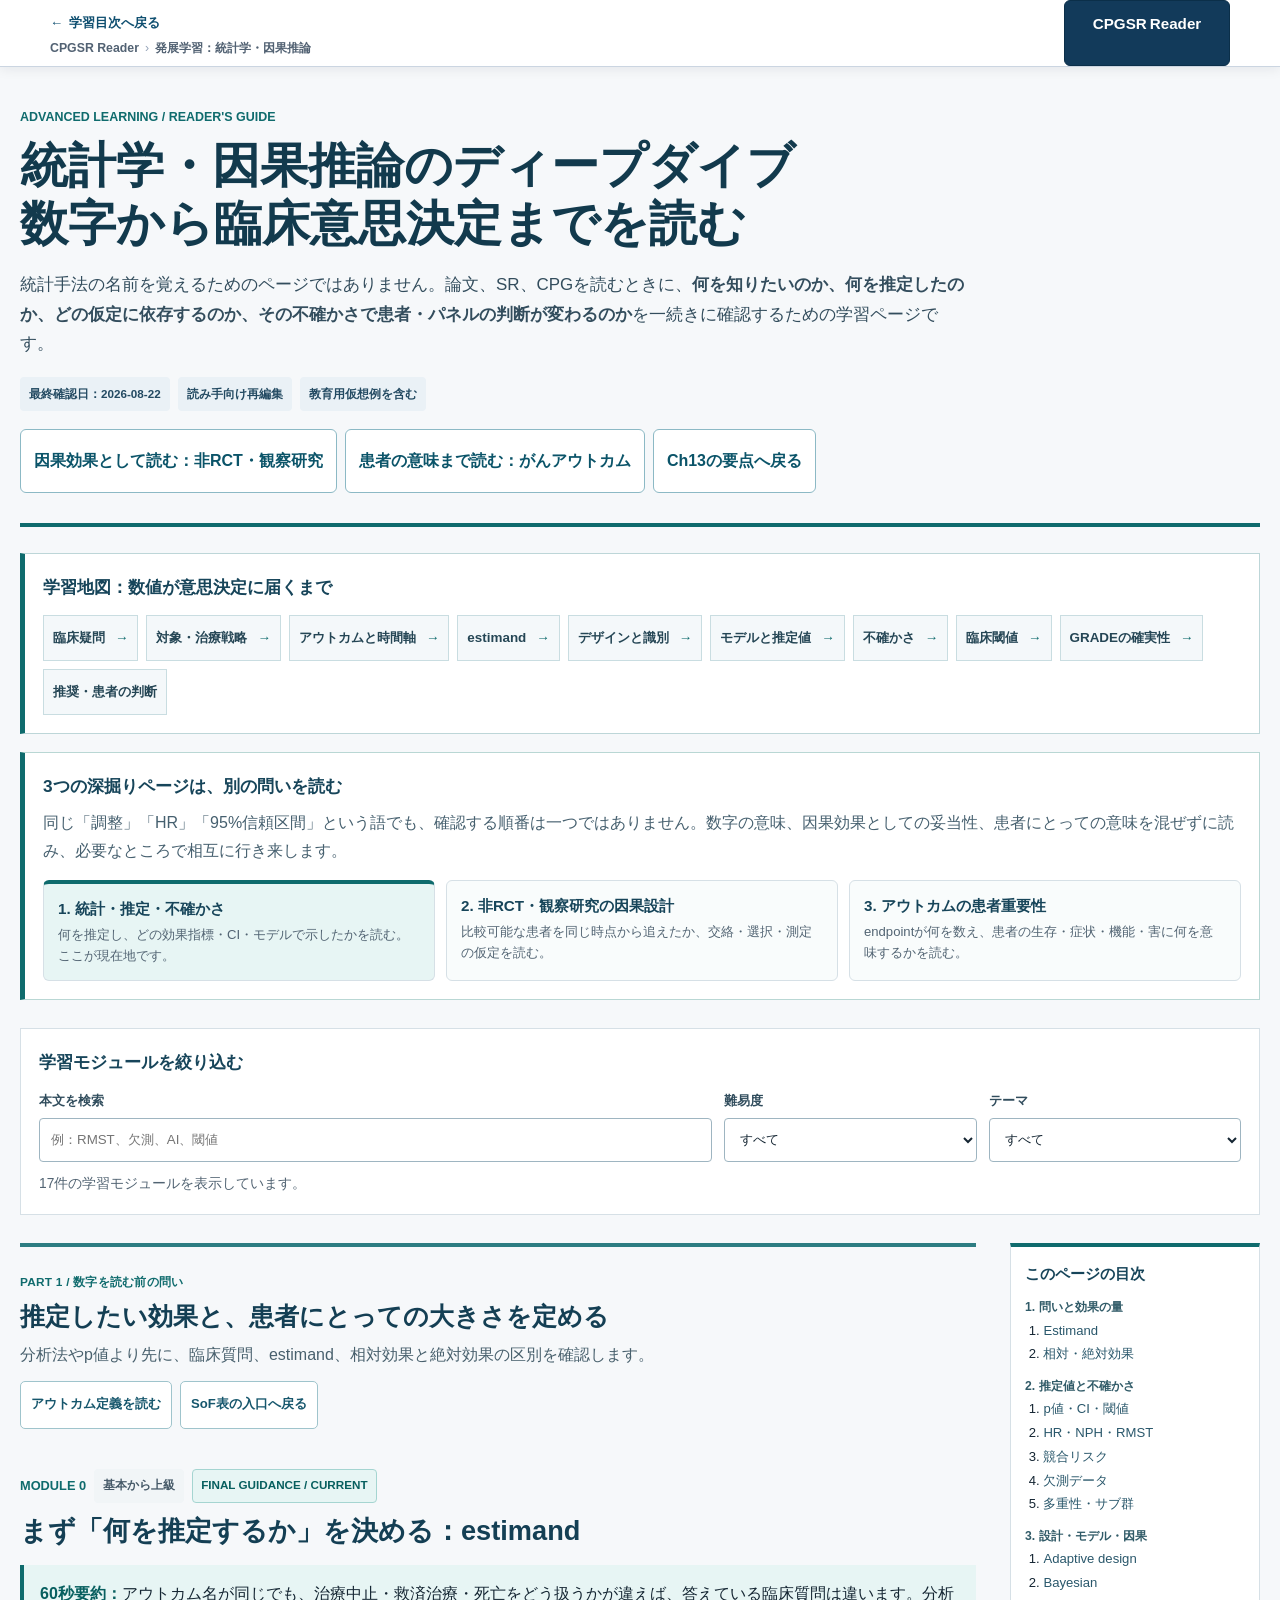
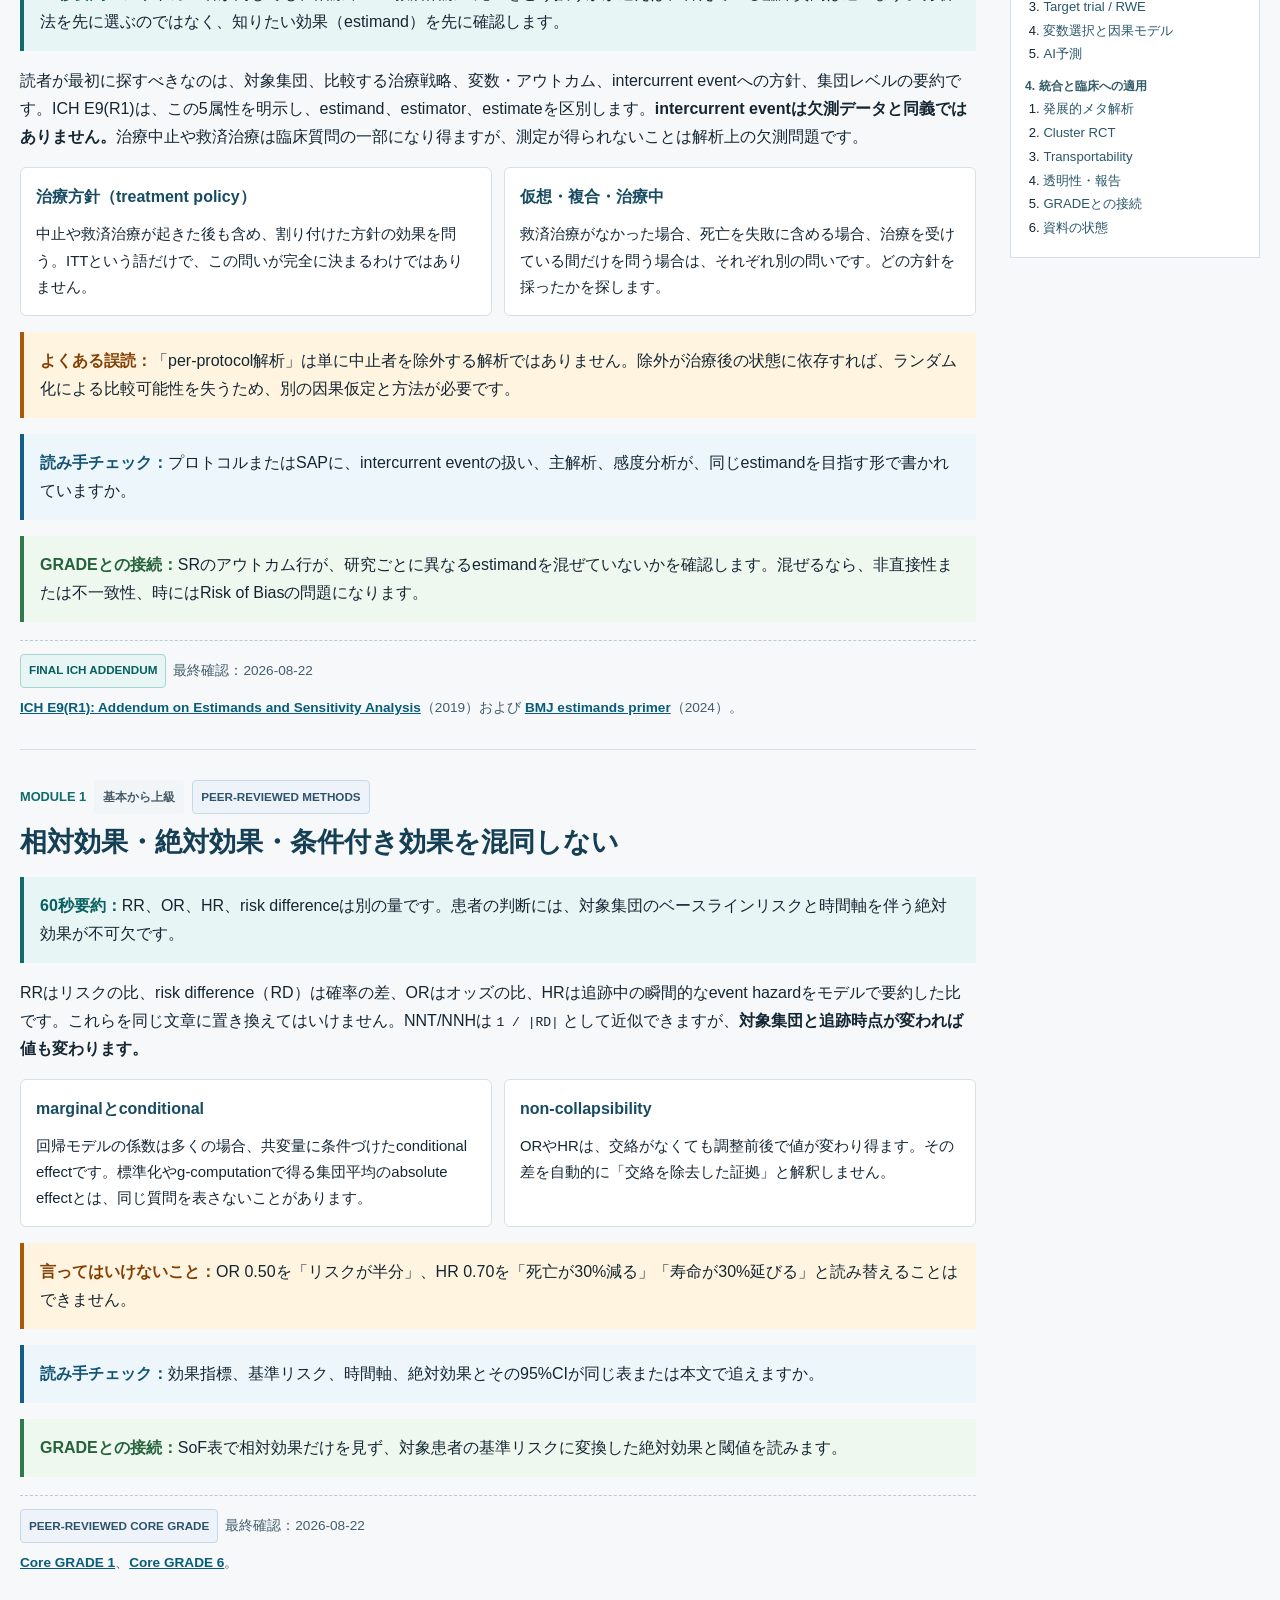
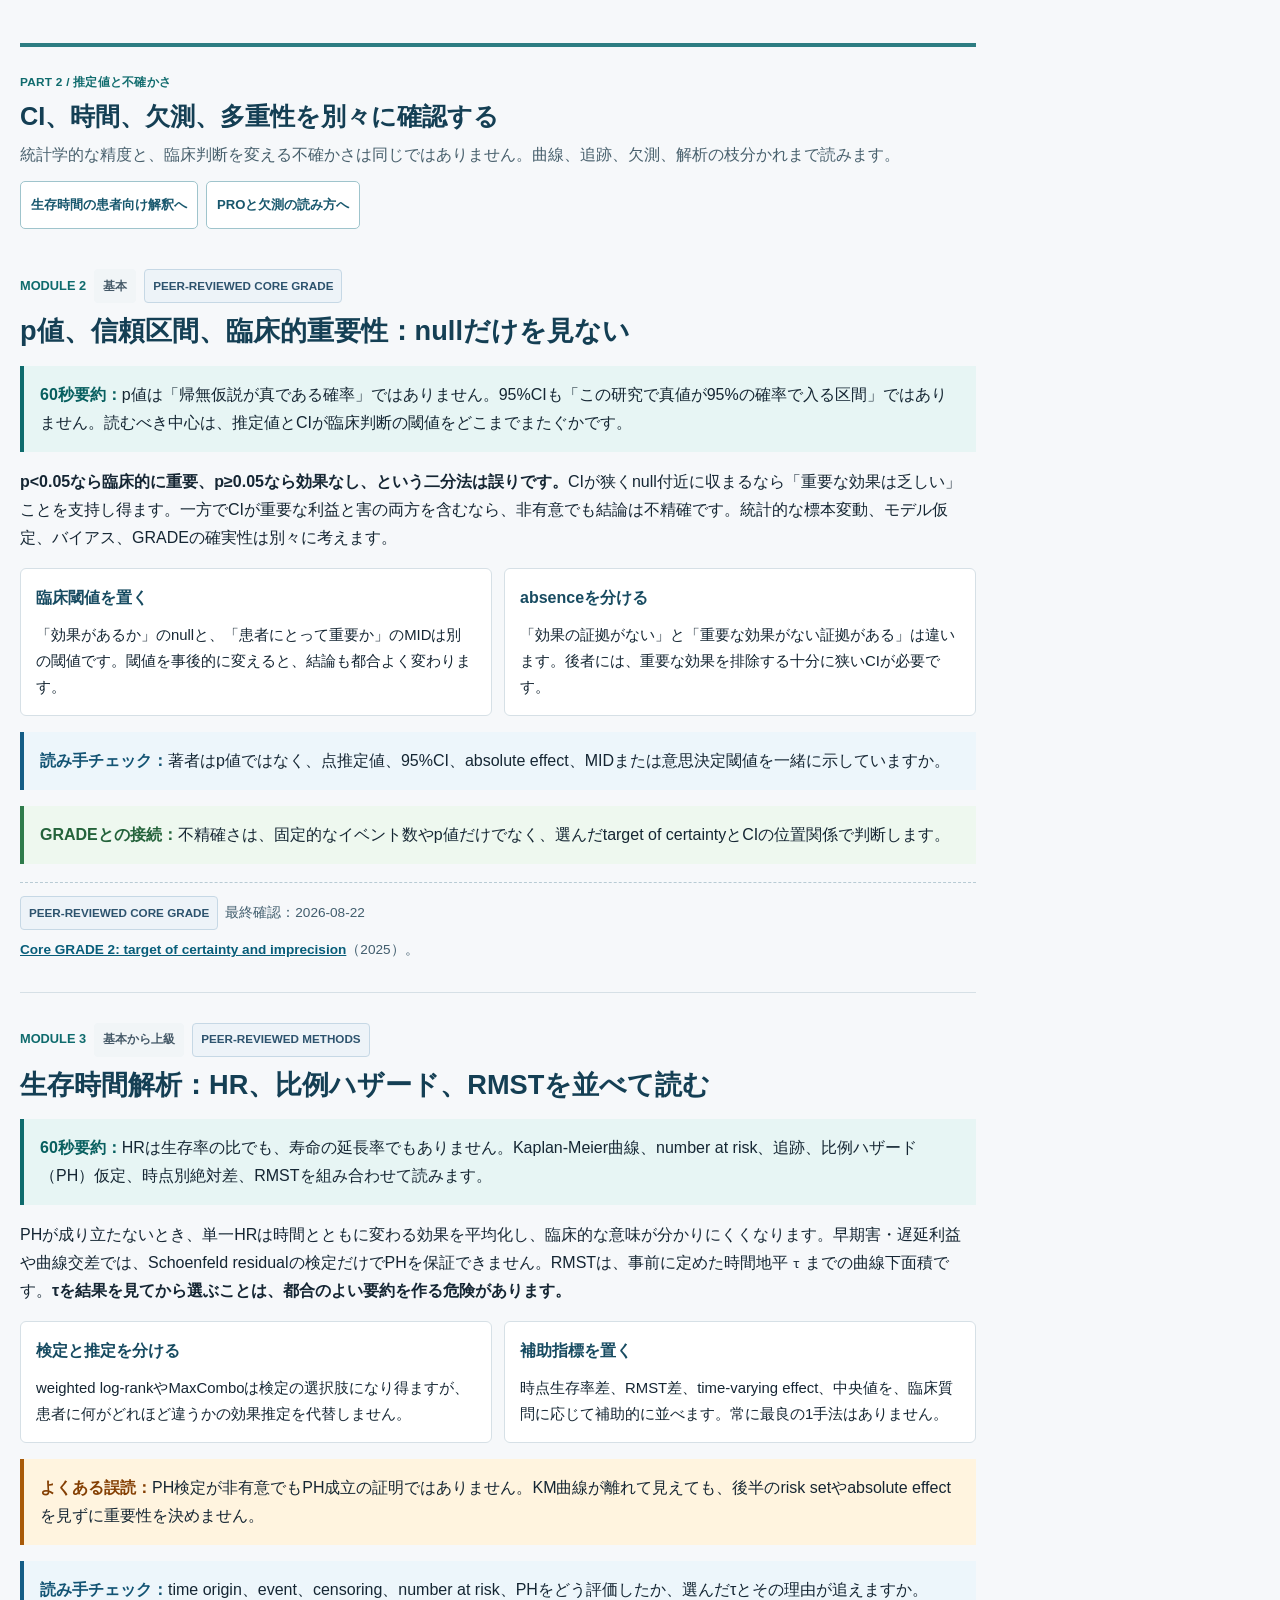
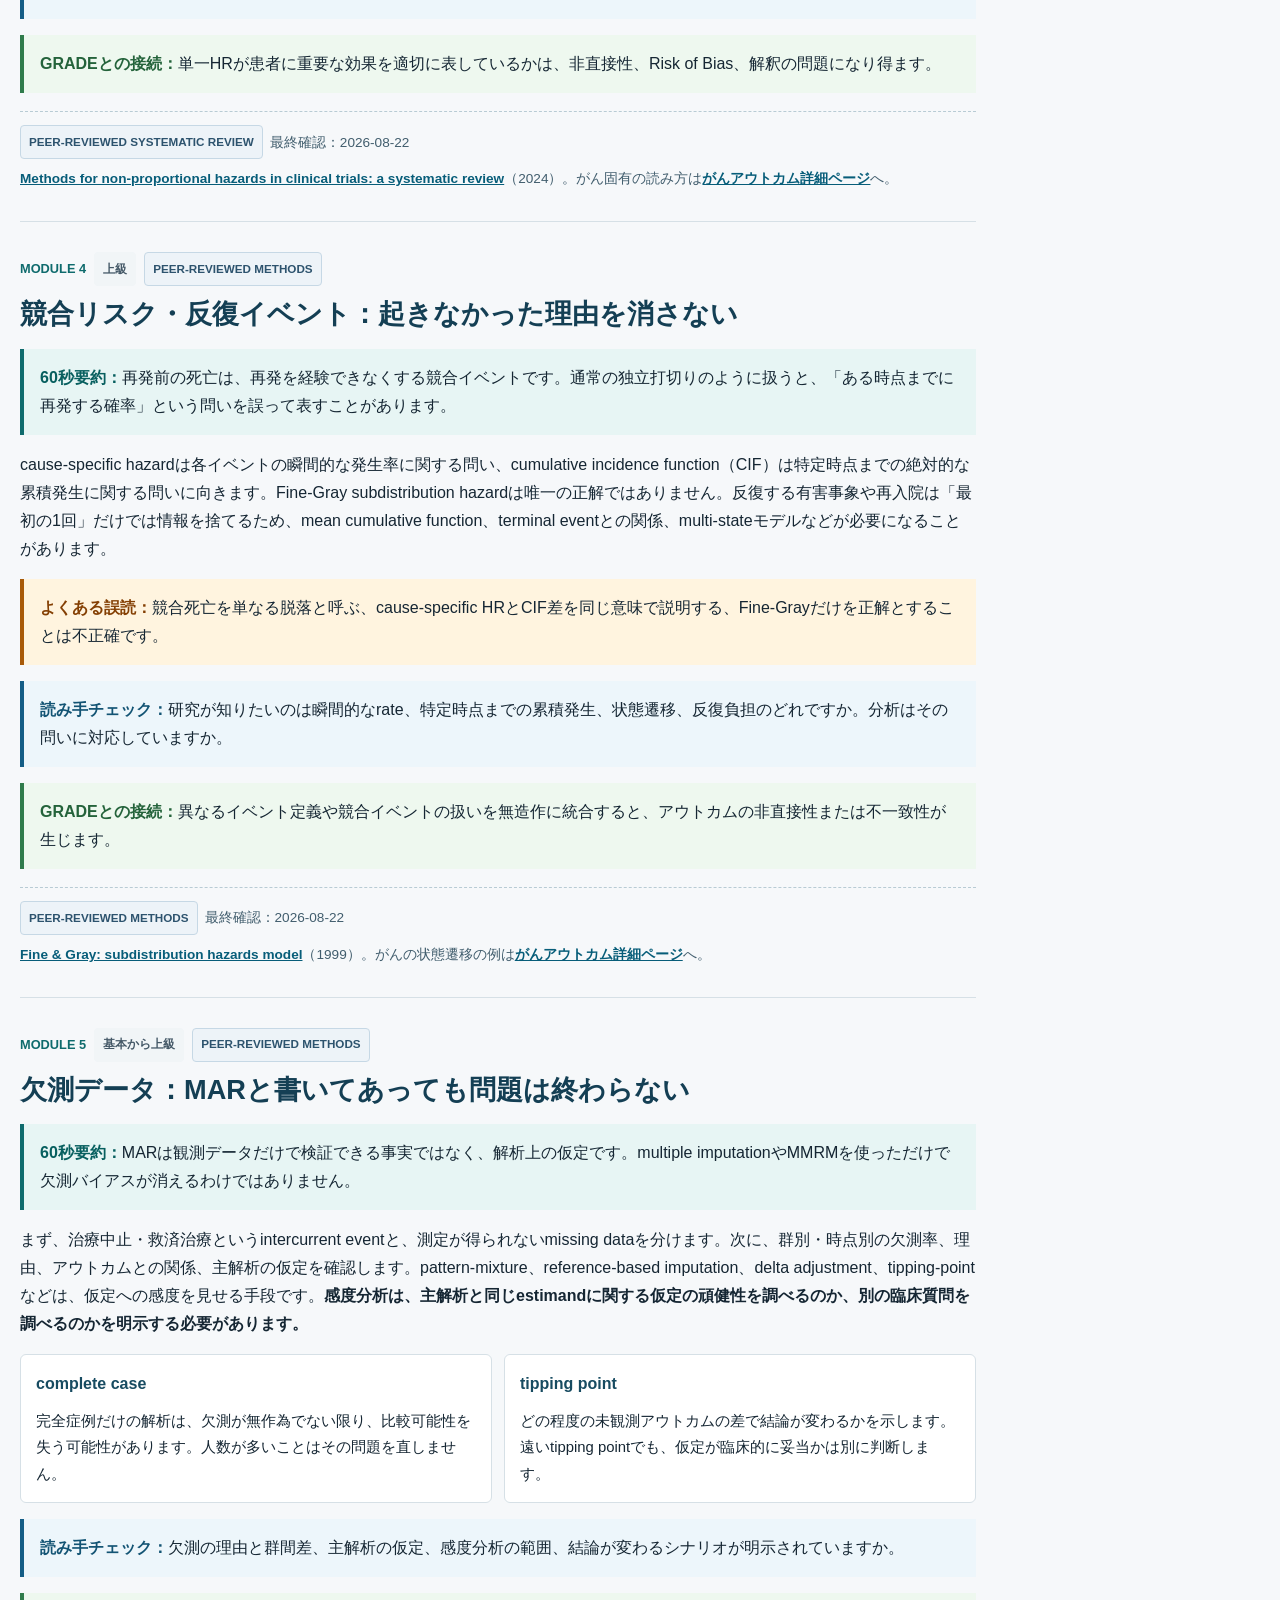
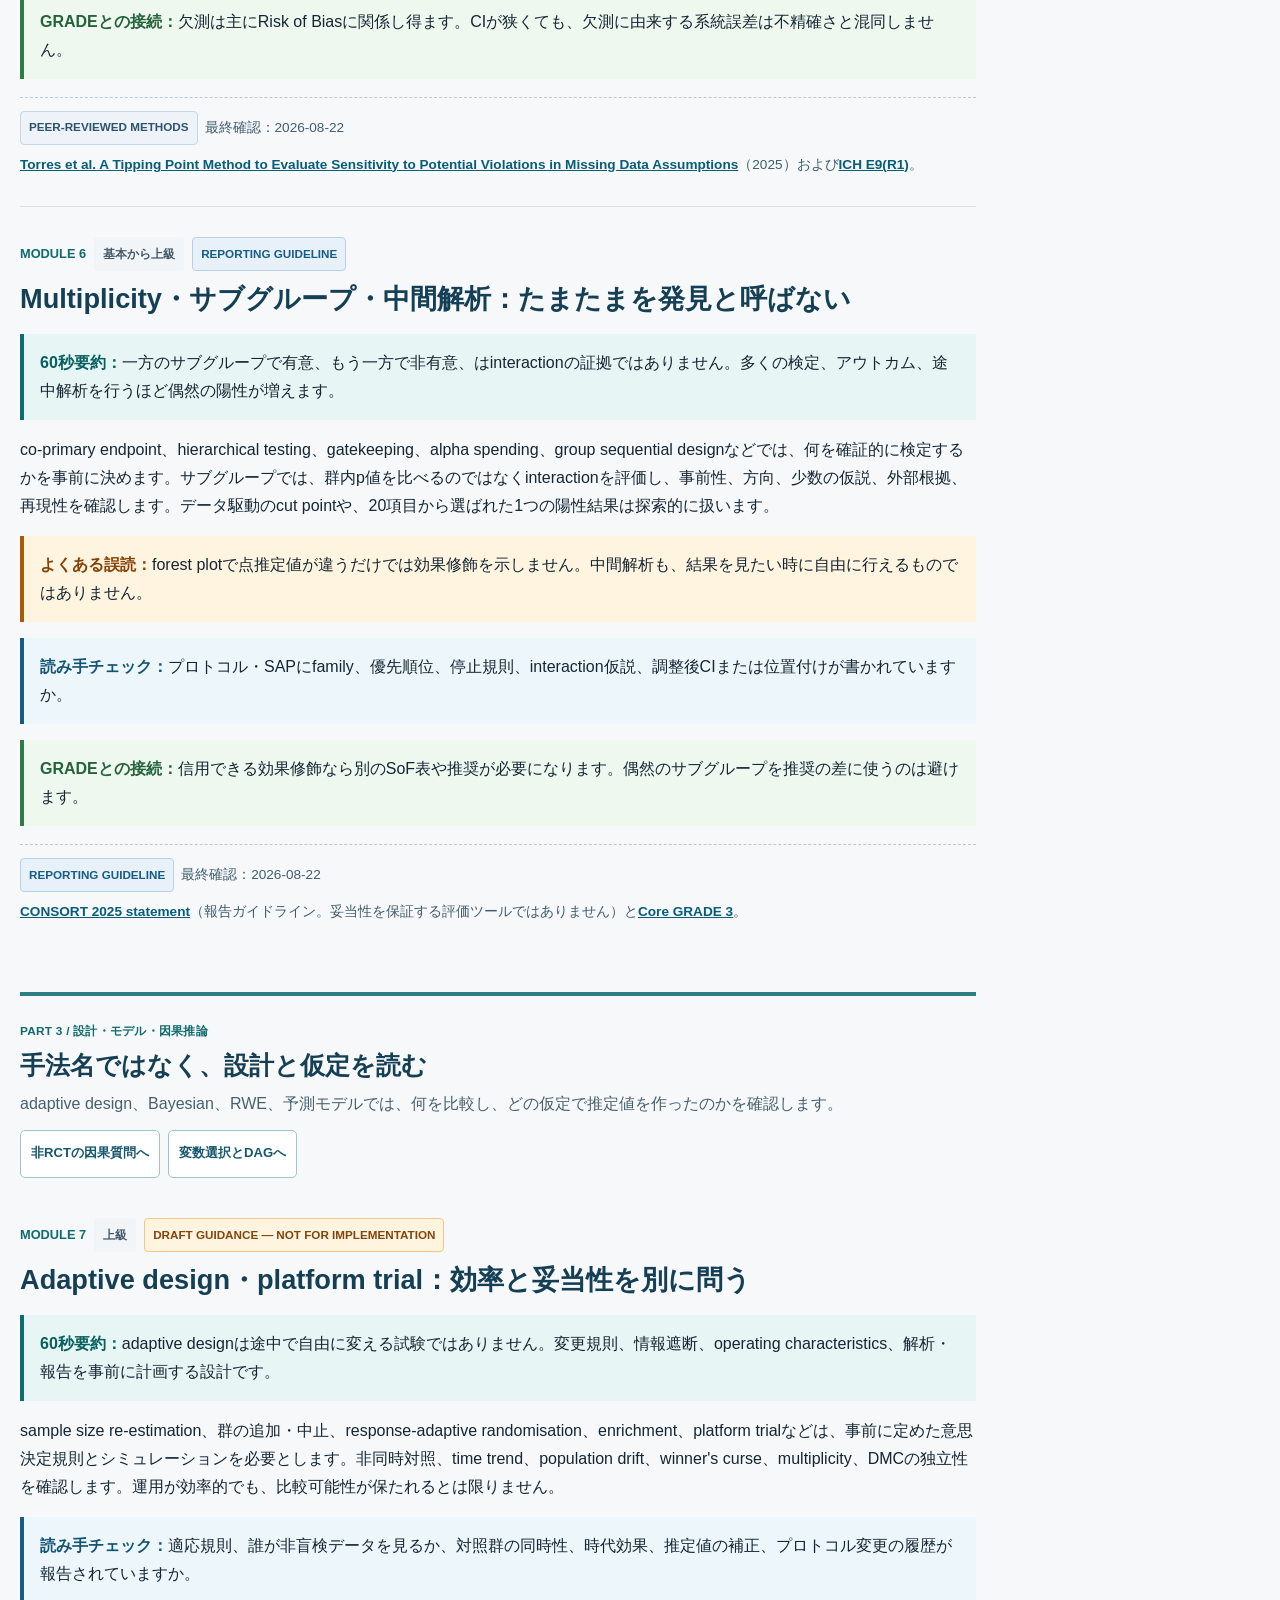
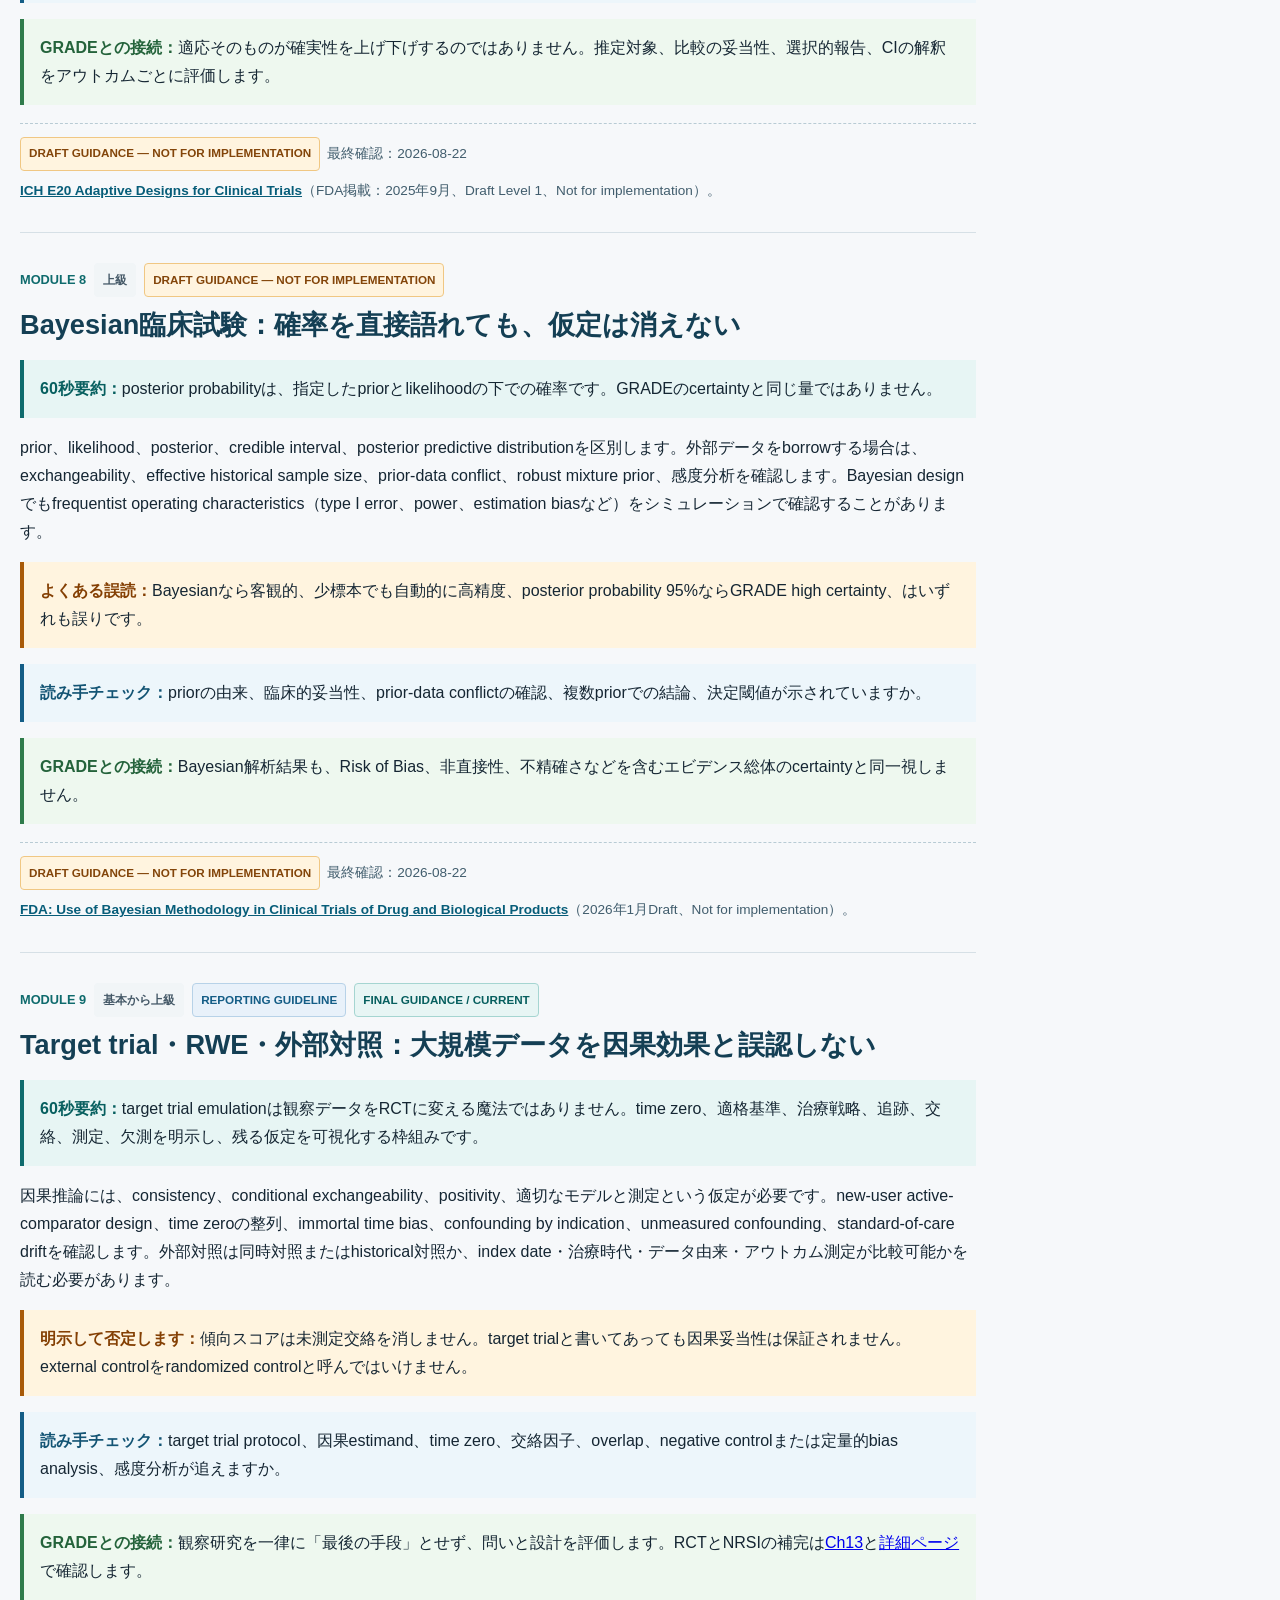
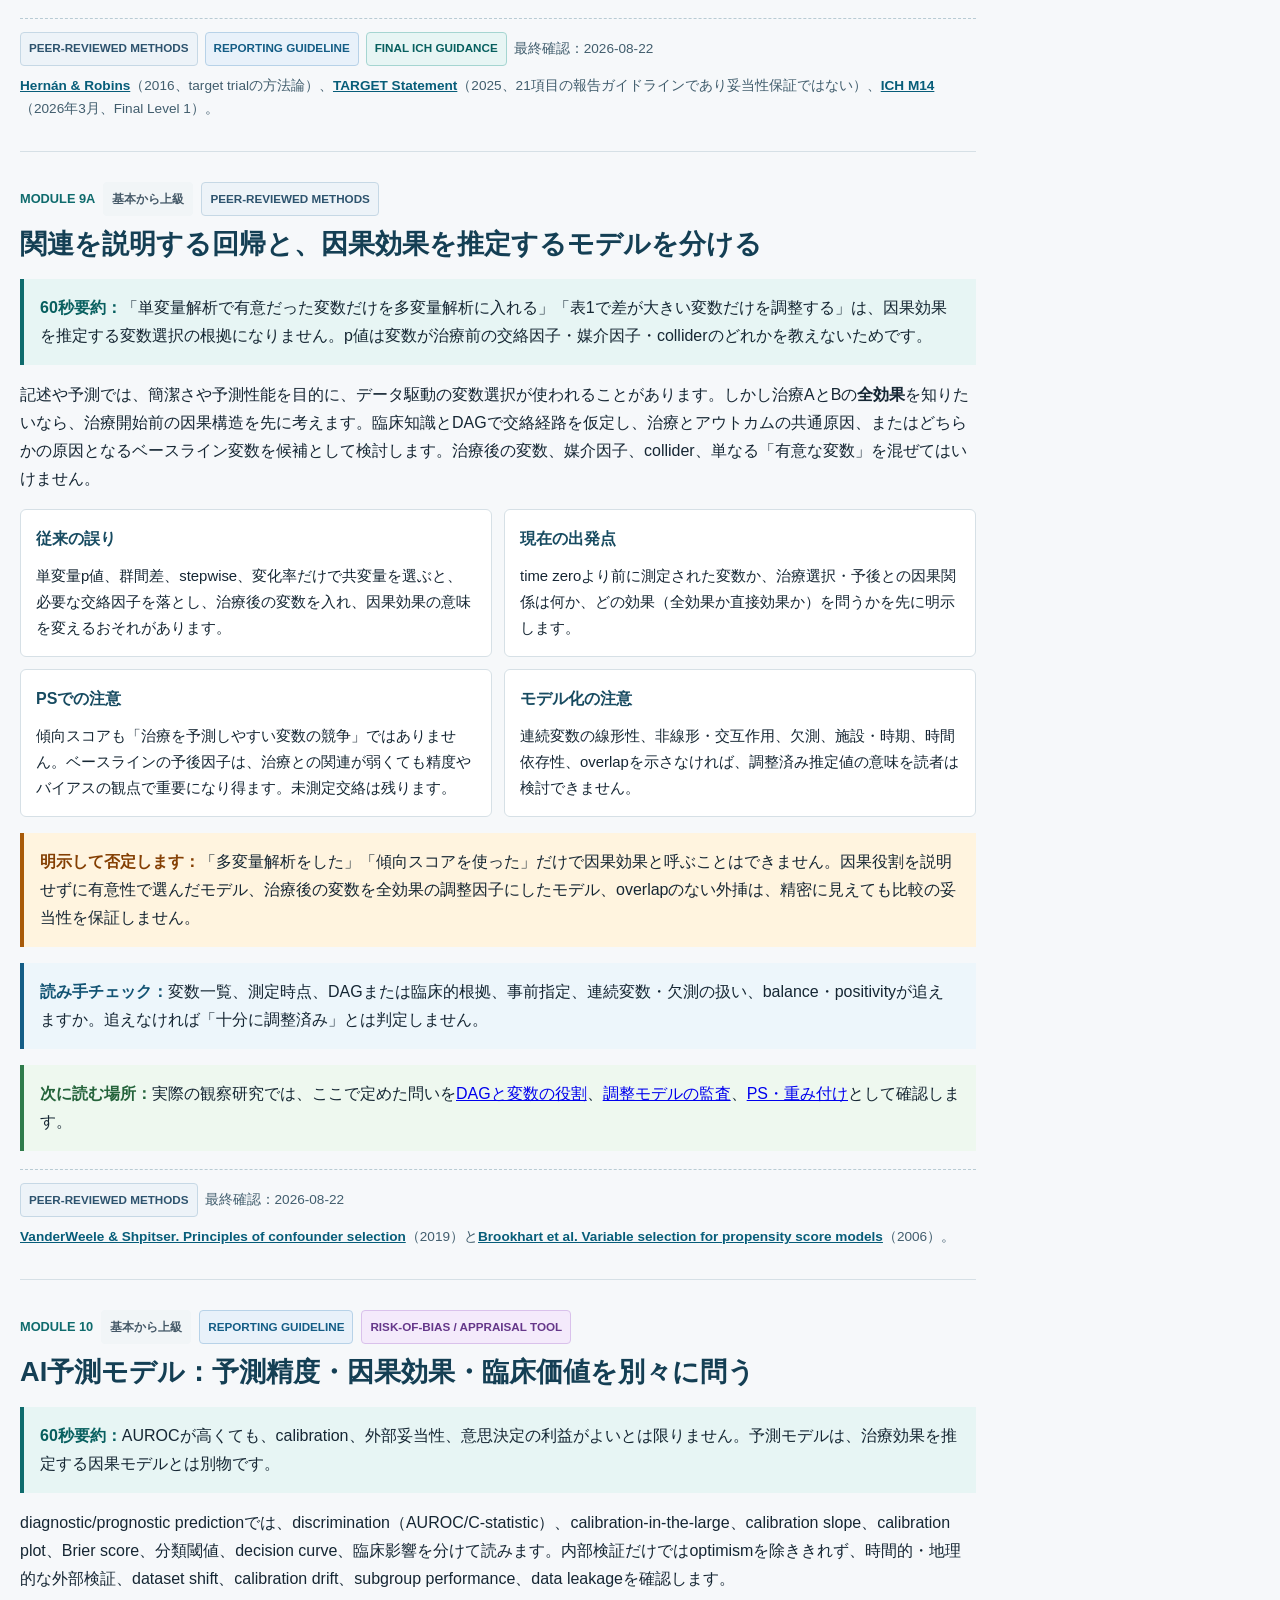
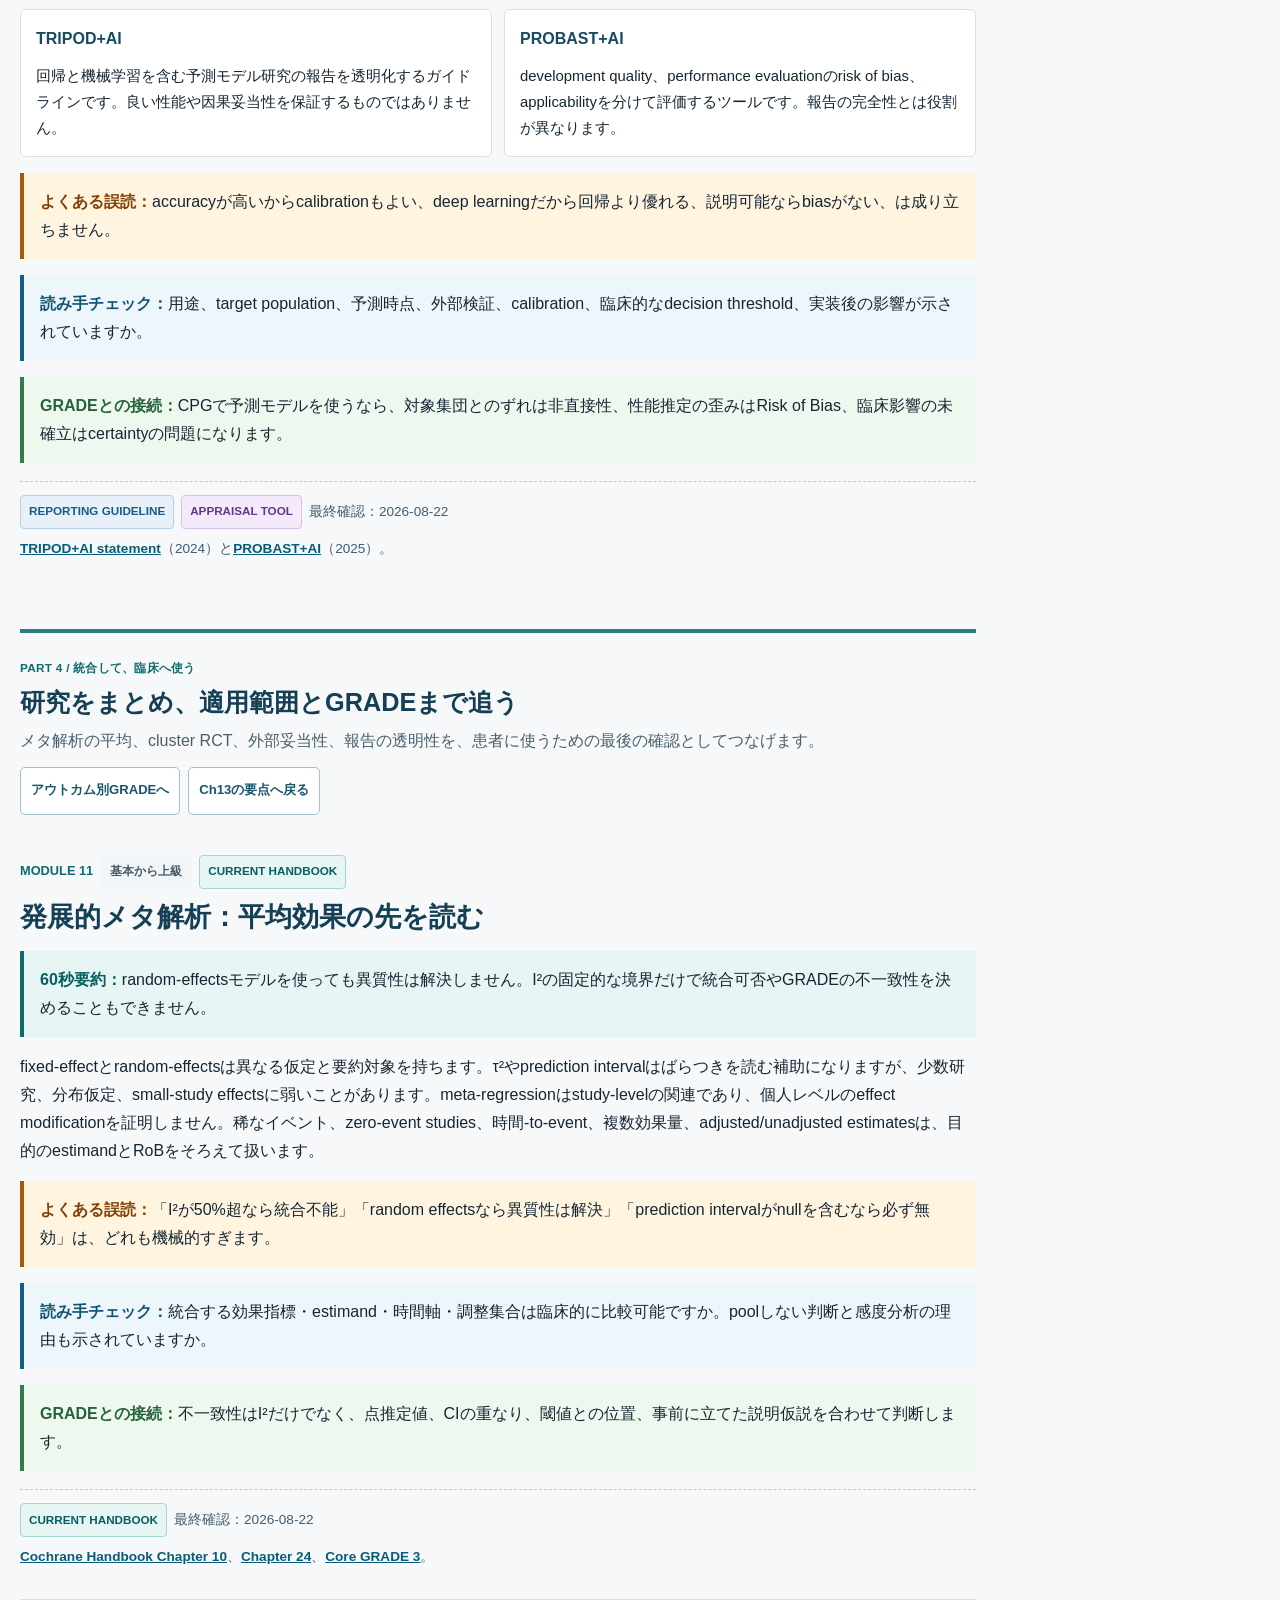
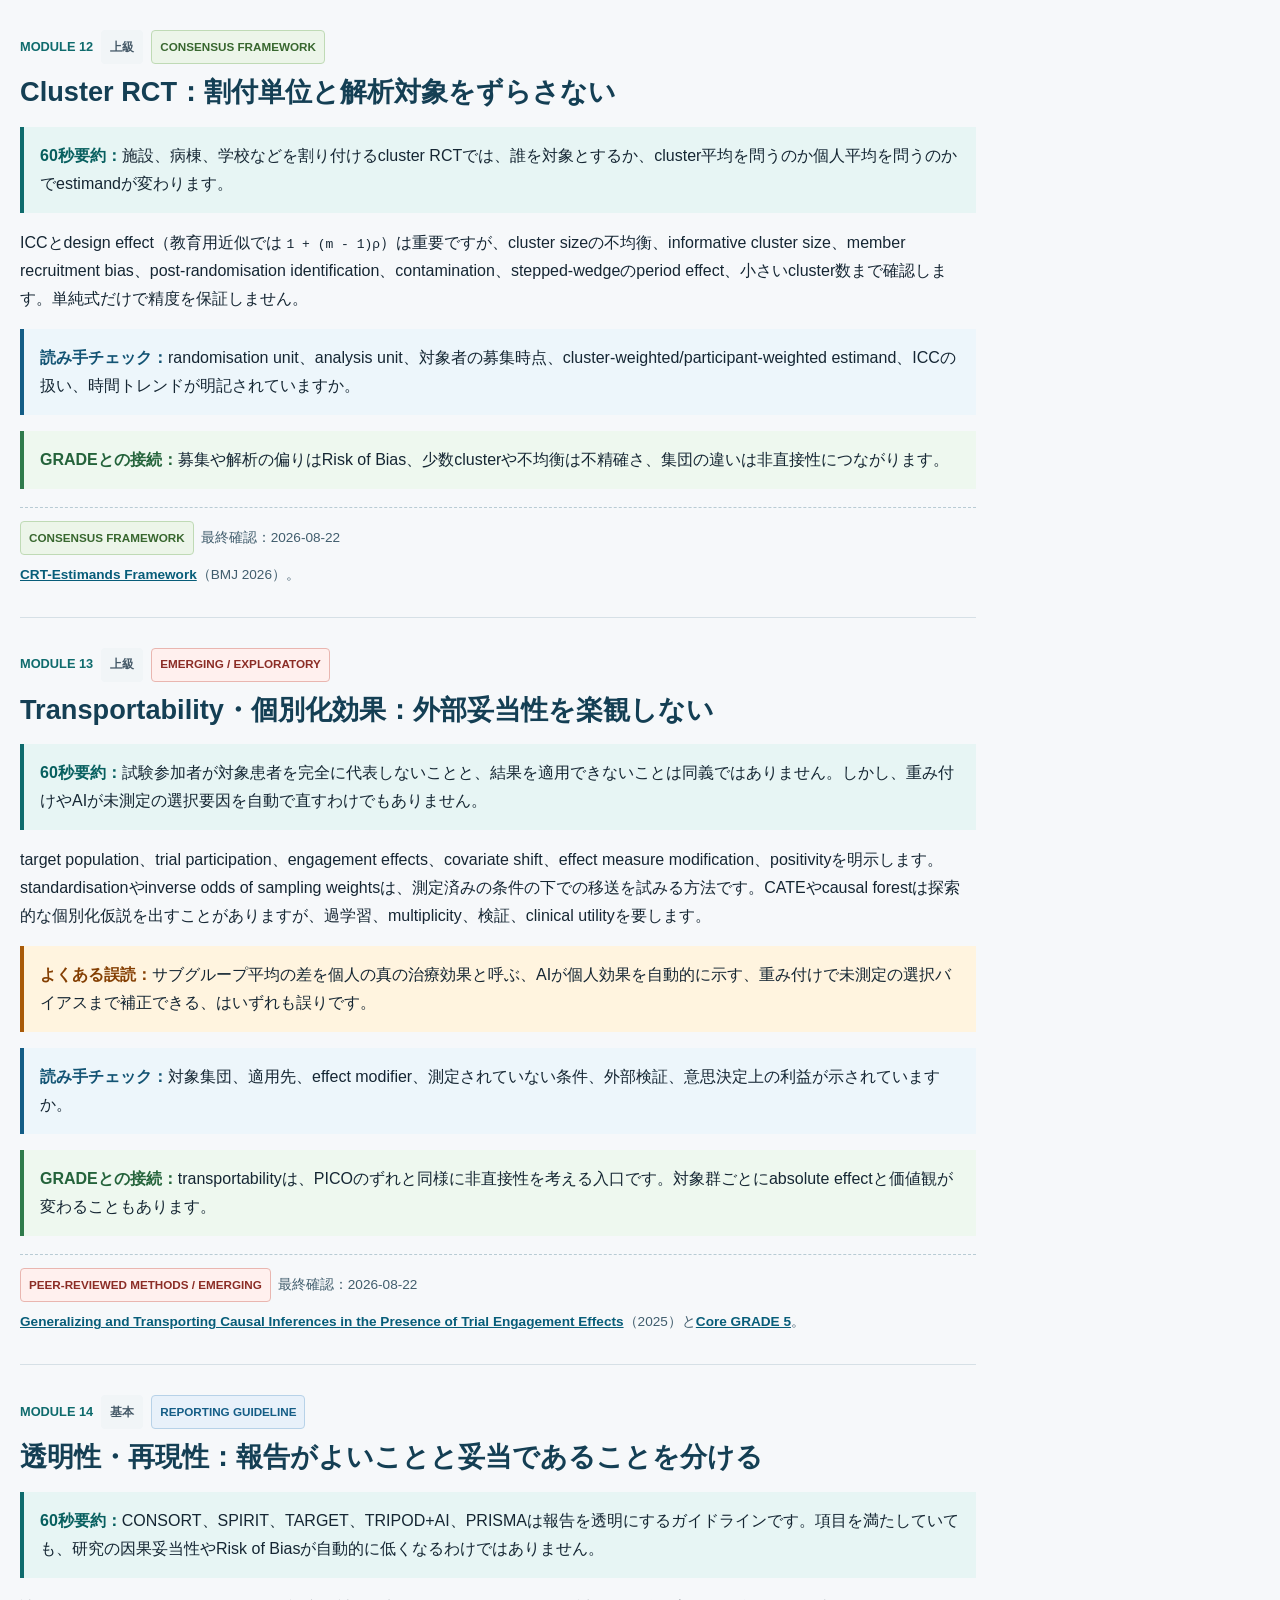
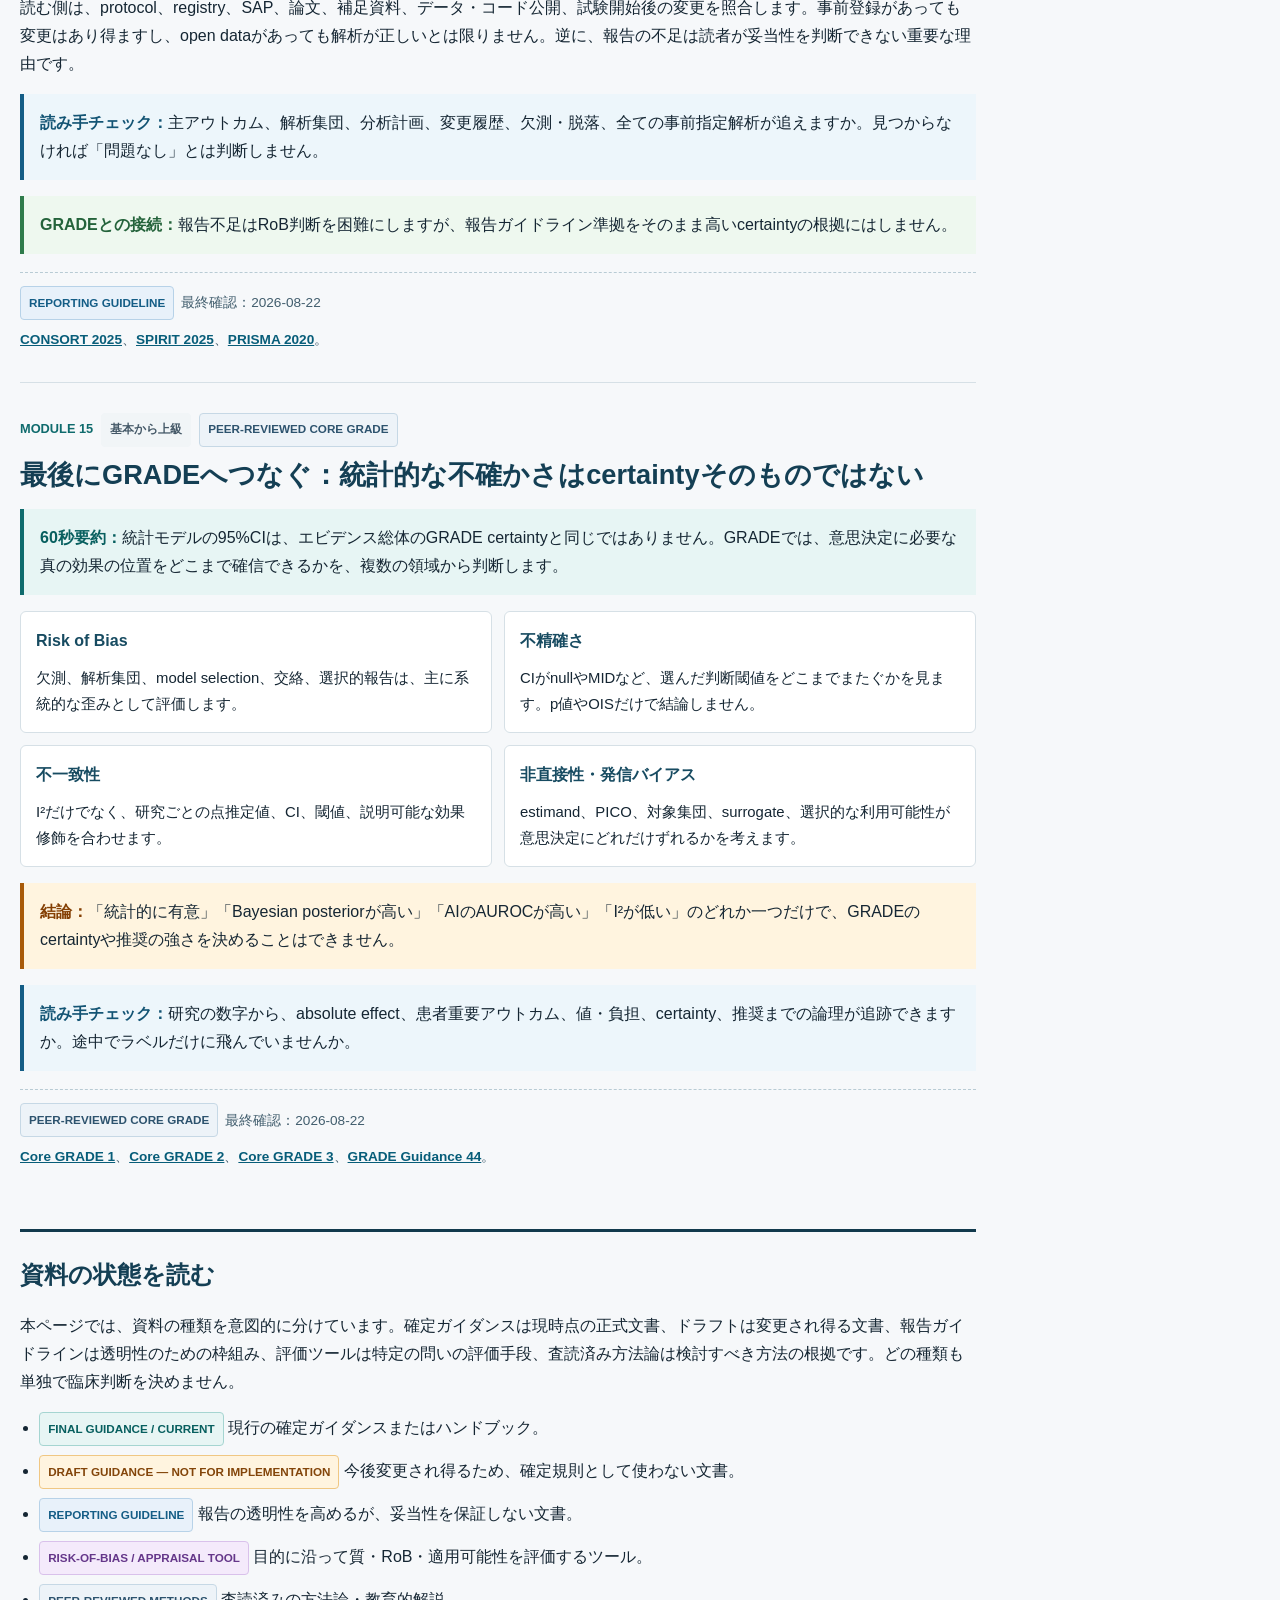
==== commit 8b58c07b: "feat: reorganize deep-dive learning paths" ====
--- a/advanced-statistics.html
+++ b/advanced-statistics.html
@@ -11,8 +11,8 @@
   <link rel="canonical" href="https://mxe050.github.io/CPGSRuser/advanced-statistics.html">
   <title>統計学・因果推論のディープダイブ | CPGSR Reader</title>
   <link rel="stylesheet" href="site-shell.css?v=1.0">
-  <link rel="stylesheet" href="advanced-statistics.css?v=1.0">
-  <script src="advanced-statistics.js?v=1.0" defer></script>
+  <link rel="stylesheet" href="advanced-statistics.css?v=1.1">
+  <script src="advanced-statistics.js?v=1.1" defer></script>
 </head>
 <body class="advanced-statistics-page">
   <a class="cpgsr-skip-link" href="#main-content">本文へ移動</a>
@@ -42,8 +42,8 @@
           <span class="adv-chip">教育用仮想例を含む</span>
         </div>
         <div class="adv-path-links" aria-label="関連する詳細学習">
-          <a href="non-rct-observational-studies.html">非RCT・観察研究を詳しく読む</a>
-          <a href="oncology-outcomes.html">がんアウトカムを詳しく読む</a>
+          <a href="non-rct-observational-studies.html#13a">因果効果として読む：非RCT・観察研究</a>
+          <a href="oncology-outcomes.html#onc1">患者の意味まで読む：がんアウトカム</a>
           <a href="index.html#page-13">Ch13の要点へ戻る</a>
         </div>
       </header>
@@ -54,7 +54,15 @@
           <li>臨床疑問</li><li>対象・治療戦略</li><li>アウトカムと時間軸</li><li>estimand</li><li>デザインと識別</li><li>モデルと推定値</li><li>不確かさ</li><li>臨床閾値</li><li>GRADEの確実性</li><li>推奨・患者の判断</li>
         </ol>
       </section>
-
+      <section class="adv-domain-map" aria-labelledby="domain-map-title">
+        <h2 id="domain-map-title">3つの深掘りページは、別の問いを読む</h2>
+        <p>同じ「調整」「HR」「95%信頼区間」という語でも、確認する順番は一つではありません。数字の意味、因果効果としての妥当性、患者にとっての意味を混ぜずに読み、必要なところで相互に行き来します。</p>
+        <div class="adv-domain-grid">
+          <a class="adv-domain-card" href="#estimand" aria-current="page"><strong>1. 統計・推定・不確かさ</strong><span>何を推定し、どの効果指標・CI・モデルで示したかを読む。ここが現在地です。</span></a>
+          <a class="adv-domain-card" href="non-rct-observational-studies.html#13a"><strong>2. 非RCT・観察研究の因果設計</strong><span>比較可能な患者を同じ時点から追えたか、交絡・選択・測定の仮定を読む。</span></a>
+          <a class="adv-domain-card" href="oncology-outcomes.html#onc1"><strong>3. アウトカムの患者重要性</strong><span>endpointが何を数え、患者の生存・症状・機能・害に何を意味するかを読む。</span></a>
+        </div>
+      </section>
       <section class="adv-tools" aria-labelledby="tools-title">
         <h2 id="tools-title">学習モジュールを絞り込む</h2>
         <div class="adv-tool-grid">
@@ -90,6 +98,14 @@
         <div class="adv-content">
           <p id="statistics-empty" class="adv-empty" hidden>条件に合うモジュールがありません。検索語を短くするか、絞り込みを「すべて」に戻してください。</p>
 
+          <section class="adv-chapter-band" id="statistics-foundations" aria-labelledby="statistics-foundations-title">
+            <header class="adv-chapter-header">
+              <span class="adv-chapter-label">PART 1 / 数字を読む前の問い</span>
+              <h2 id="statistics-foundations-title">推定したい効果と、患者にとっての大きさを定める</h2>
+              <p>分析法やp値より先に、臨床質問、estimand、相対効果と絶対効果の区別を確認します。</p>
+              <div class="adv-chapter-links"><a href="oncology-outcomes.html#onc1">アウトカム定義を読む</a><a href="index.html#page-5">SoF表の入口へ戻る</a></div>
+            </header>
+
           <article class="adv-module" id="estimand" data-level="basic advanced" data-topic="trial causal grade">
             <div class="adv-module-header"><span class="adv-number">MODULE 0</span><span class="adv-level">基本から上級</span><span class="adv-status final">FINAL GUIDANCE / CURRENT</span></div>
             <h2>まず「何を推定するか」を決める：estimand</h2>
@@ -119,6 +135,16 @@
             <div class="adv-grade-link"><strong>GRADEとの接続：</strong>SoF表で相対効果だけを見ず、対象患者の基準リスクに変換した絶対効果と閾値を読みます。</div>
             <div class="adv-source"><div class="adv-source-meta"><span class="adv-status methods">PEER-REVIEWED CORE GRADE</span><span>最終確認：2026-08-22</span></div><p><a href="https://www.bmj.com/content/389/bmj-2024-081903" target="_blank" rel="noopener">Core GRADE 1</a>、<a href="https://www.bmj.com/content/389/bmj-2024-083866" target="_blank" rel="noopener">Core GRADE 6</a>。</p></div>
           </article>
+
+          </section>
+
+          <section class="adv-chapter-band" id="statistics-uncertainty" aria-labelledby="statistics-uncertainty-title">
+            <header class="adv-chapter-header">
+              <span class="adv-chapter-label">PART 2 / 推定値と不確かさ</span>
+              <h2 id="statistics-uncertainty-title">CI、時間、欠測、多重性を別々に確認する</h2>
+              <p>統計学的な精度と、臨床判断を変える不確かさは同じではありません。曲線、追跡、欠測、解析の枝分かれまで読みます。</p>
+              <div class="adv-chapter-links"><a href="oncology-outcomes.html#onc4">生存時間の患者向け解釈へ</a><a href="oncology-outcomes.html#onc7">PROと欠測の読み方へ</a></div>
+            </header>
 
           <article class="adv-module" id="ci-thresholds" data-level="basic" data-topic="trial synthesis grade">
             <div class="adv-module-header"><span class="adv-number">MODULE 2</span><span class="adv-level">基本</span><span class="adv-status methods">PEER-REVIEWED CORE GRADE</span></div>
@@ -182,6 +208,16 @@
             <div class="adv-source"><div class="adv-source-meta"><span class="adv-status reporting">REPORTING GUIDELINE</span><span>最終確認：2026-08-22</span></div><p><a href="https://www.bmj.com/content/389/bmj-2024-081123" target="_blank" rel="noopener">CONSORT 2025 statement</a>（報告ガイドライン。妥当性を保証する評価ツールではありません）と<a href="https://www.bmj.com/content/389/bmj-2024-081905" target="_blank" rel="noopener">Core GRADE 3</a>。</p></div>
           </article>
 
+          </section>
+
+          <section class="adv-chapter-band" id="statistics-design-causal" aria-labelledby="statistics-design-causal-title">
+            <header class="adv-chapter-header">
+              <span class="adv-chapter-label">PART 3 / 設計・モデル・因果推論</span>
+              <h2 id="statistics-design-causal-title">手法名ではなく、設計と仮定を読む</h2>
+              <p>adaptive design、Bayesian、RWE、予測モデルでは、何を比較し、どの仮定で推定値を作ったのかを確認します。</p>
+              <div class="adv-chapter-links"><a href="non-rct-observational-studies.html#13a">非RCTの因果質問へ</a><a href="non-rct-observational-studies.html#13b">変数選択とDAGへ</a></div>
+            </header>
+
           <article class="adv-module" id="adaptive" data-level="advanced" data-topic="trial">
             <div class="adv-module-header"><span class="adv-number">MODULE 7</span><span class="adv-level">上級</span><span class="adv-status draft">DRAFT GUIDANCE — NOT FOR IMPLEMENTATION</span></div>
             <h2>Adaptive design・platform trial：効率と妥当性を別に問う</h2>
@@ -211,9 +247,24 @@
             <div class="adv-warning"><strong>明示して否定します：</strong>傾向スコアは未測定交絡を消しません。target trialと書いてあっても因果妥当性は保証されません。external controlをrandomized controlと呼んではいけません。</div>
             <div class="adv-reader-check"><strong>読み手チェック：</strong>target trial protocol、因果estimand、time zero、交絡因子、overlap、negative controlまたは定量的bias analysis、感度分析が追えますか。</div>
             <div class="adv-grade-link"><strong>GRADEとの接続：</strong>観察研究を一律に「最後の手段」とせず、問いと設計を評価します。RCTとNRSIの補完は<a href="index.html#page-13">Ch13</a>と<a href="non-rct-observational-studies.html">詳細ページ</a>で確認します。</div>
-            <div class="adv-source"><div class="adv-source-meta"><span class="adv-status reporting">REPORTING GUIDELINE</span><span class="adv-status final">FINAL ICH GUIDANCE</span><span>最終確認：2026-08-22</span></div><p><a href="https://www.bmj.com/content/390/bmj-2025-087179" target="_blank" rel="noopener">TARGET Statement</a>（2025、21項目の報告ガイドラインであり妥当性保証ではない）と<a href="https://www.fda.gov/regulatory-information/search-fda-guidance-documents/m14-general-principles-planning-designing-analyzing-and-reporting-non-interventional-studies-utilize" target="_blank" rel="noopener">ICH M14</a>（2026年3月、Final Level 1）。</p></div>
-          </article>
-
+            <div class="adv-source"><div class="adv-source-meta"><span class="adv-status methods">PEER-REVIEWED METHODS</span><span class="adv-status reporting">REPORTING GUIDELINE</span><span class="adv-status final">FINAL ICH GUIDANCE</span><span>最終確認：2026-08-22</span></div><p><a href="https://pmc.ncbi.nlm.nih.gov/articles/PMC4832051/" target="_blank" rel="noopener">Hernán &amp; Robins</a>（2016、target trialの方法論）、<a href="https://www.bmj.com/content/390/bmj-2025-087179" target="_blank" rel="noopener">TARGET Statement</a>（2025、21項目の報告ガイドラインであり妥当性保証ではない）、<a href="https://www.fda.gov/regulatory-information/search-fda-guidance-documents/m14-general-principles-planning-designing-analyzing-and-reporting-non-interventional-studies-utilize" target="_blank" rel="noopener">ICH M14</a>（2026年3月、Final Level 1）。</p></div>
+          </article>
+          <article class="adv-module" id="causal-model-choice" data-level="basic advanced" data-topic="causal trial">
+            <div class="adv-module-header"><span class="adv-number">MODULE 9A</span><span class="adv-level">基本から上級</span><span class="adv-status methods">PEER-REVIEWED METHODS</span></div>
+            <h2>関連を説明する回帰と、因果効果を推定するモデルを分ける</h2>
+            <div class="adv-summary"><strong>60秒要約：</strong>「単変量解析で有意だった変数だけを多変量解析に入れる」「表1で差が大きい変数だけを調整する」は、因果効果を推定する変数選択の根拠になりません。p値は変数が治療前の交絡因子・媒介因子・colliderのどれかを教えないためです。</div>
+            <p>記述や予測では、簡潔さや予測性能を目的に、データ駆動の変数選択が使われることがあります。しかし治療AとBの<strong>全効果</strong>を知りたいなら、治療開始前の因果構造を先に考えます。臨床知識とDAGで交絡経路を仮定し、治療とアウトカムの共通原因、またはどちらかの原因となるベースライン変数を候補として検討します。治療後の変数、媒介因子、collider、単なる「有意な変数」を混ぜてはいけません。</p>
+            <div class="adv-grid">
+              <section class="adv-item"><h3>従来の誤り</h3><p>単変量p値、群間差、stepwise、変化率だけで共変量を選ぶと、必要な交絡因子を落とし、治療後の変数を入れ、因果効果の意味を変えるおそれがあります。</p></section>
+              <section class="adv-item"><h3>現在の出発点</h3><p>time zeroより前に測定された変数か、治療選択・予後との因果関係は何か、どの効果（全効果か直接効果か）を問うかを先に明示します。</p></section>
+              <section class="adv-item"><h3>PSでの注意</h3><p>傾向スコアも「治療を予測しやすい変数の競争」ではありません。ベースラインの予後因子は、治療との関連が弱くても精度やバイアスの観点で重要になり得ます。未測定交絡は残ります。</p></section>
+              <section class="adv-item"><h3>モデル化の注意</h3><p>連続変数の線形性、非線形・交互作用、欠測、施設・時期、時間依存性、overlapを示さなければ、調整済み推定値の意味を読者は検討できません。</p></section>
+            </div>
+            <div class="adv-warning"><strong>明示して否定します：</strong>「多変量解析をした」「傾向スコアを使った」だけで因果効果と呼ぶことはできません。因果役割を説明せずに有意性で選んだモデル、治療後の変数を全効果の調整因子にしたモデル、overlapのない外挿は、精密に見えても比較の妥当性を保証しません。</div>
+            <div class="adv-reader-check"><strong>読み手チェック：</strong>変数一覧、測定時点、DAGまたは臨床的根拠、事前指定、連続変数・欠測の扱い、balance・positivityが追えますか。追えなければ「十分に調整済み」とは判定しません。</div>
+            <div class="adv-grade-link"><strong>次に読む場所：</strong>実際の観察研究では、ここで定めた問いを<a href="non-rct-observational-studies.html#13b">DAGと変数の役割</a>、<a href="non-rct-observational-studies.html#13d">調整モデルの監査</a>、<a href="non-rct-observational-studies.html#13e">PS・重み付け</a>として確認します。</div>
+            <div class="adv-source"><div class="adv-source-meta"><span class="adv-status methods">PEER-REVIEWED METHODS</span><span>最終確認：2026-08-22</span></div><p><a href="https://pmc.ncbi.nlm.nih.gov/articles/PMC6447501/" target="_blank" rel="noopener">VanderWeele &amp; Shpitser. Principles of confounder selection</a>（2019）と<a href="https://doi.org/10.1093/aje/kwj149" target="_blank" rel="noopener">Brookhart et al. Variable selection for propensity score models</a>（2006）。</p></div>
+          </article>
           <article class="adv-module" id="ai-prediction" data-level="basic advanced" data-topic="ai causal grade">
             <div class="adv-module-header"><span class="adv-number">MODULE 10</span><span class="adv-level">基本から上級</span><span class="adv-status reporting">REPORTING GUIDELINE</span><span class="adv-status appraisal">RISK-OF-BIAS / APPRAISAL TOOL</span></div>
             <h2>AI予測モデル：予測精度・因果効果・臨床価値を別々に問う</h2>
@@ -226,6 +277,16 @@
             <div class="adv-source"><div class="adv-source-meta"><span class="adv-status reporting">REPORTING GUIDELINE</span><span class="adv-status appraisal">APPRAISAL TOOL</span><span>最終確認：2026-08-22</span></div><p><a href="https://www.bmj.com/content/385/bmj-2023-078378" target="_blank" rel="noopener">TRIPOD+AI statement</a>（2024）と<a href="https://www.bmj.com/content/388/bmj-2024-082505" target="_blank" rel="noopener">PROBAST+AI</a>（2025）。</p></div>
           </article>
 
+          </section>
+
+          <section class="adv-chapter-band" id="statistics-synthesis-use" aria-labelledby="statistics-synthesis-use-title">
+            <header class="adv-chapter-header">
+              <span class="adv-chapter-label">PART 4 / 統合して、臨床へ使う</span>
+              <h2 id="statistics-synthesis-use-title">研究をまとめ、適用範囲とGRADEまで追う</h2>
+              <p>メタ解析の平均、cluster RCT、外部妥当性、報告の透明性を、患者に使うための最後の確認としてつなげます。</p>
+              <div class="adv-chapter-links"><a href="oncology-outcomes.html#onc10">アウトカム別GRADEへ</a><a href="index.html#page-13">Ch13の要点へ戻る</a></div>
+            </header>
+
           <article class="adv-module" id="meta-analysis" data-level="basic advanced" data-topic="synthesis grade">
             <div class="adv-module-header"><span class="adv-number">MODULE 11</span><span class="adv-level">基本から上級</span><span class="adv-status final">CURRENT HANDBOOK</span></div>
             <h2>発展的メタ解析：平均効果の先を読む</h2>
@@ -282,6 +343,7 @@
             <div class="adv-reader-check"><strong>読み手チェック：</strong>研究の数字から、absolute effect、患者重要アウトカム、値・負担、certainty、推奨までの論理が追跡できますか。途中でラベルだけに飛んでいませんか。</div>
             <div class="adv-source"><div class="adv-source-meta"><span class="adv-status methods">PEER-REVIEWED CORE GRADE</span><span>最終確認：2026-08-22</span></div><p><a href="https://www.bmj.com/content/389/bmj-2024-081903" target="_blank" rel="noopener">Core GRADE 1</a>、<a href="https://www.bmj.com/content/389/bmj-2024-081904" target="_blank" rel="noopener">Core GRADE 2</a>、<a href="https://www.bmj.com/content/389/bmj-2024-081905" target="_blank" rel="noopener">Core GRADE 3</a>、<a href="https://pubmed.ncbi.nlm.nih.gov/41285282/" target="_blank" rel="noopener">GRADE Guidance 44</a>。</p></div>
           </article>
+          </section>
 
           <section class="adv-source-index" id="sources" aria-labelledby="sources-title">
             <h2 id="sources-title">資料の状態を読む</h2>
@@ -299,24 +361,22 @@
 
         <aside class="adv-toc" aria-label="統計学ディープダイブ目次">
           <h2>このページの目次</h2>
-          <ol>
-            <li><a href="#estimand">Estimand</a></li>
-            <li><a href="#effect-measures">相対・絶対効果</a></li>
-            <li><a href="#ci-thresholds">p値・CI・閾値</a></li>
-            <li><a href="#survival">HR・NPH・RMST</a></li>
-            <li><a href="#competing-risks">競合リスク</a></li>
-            <li><a href="#missing-data">欠測データ</a></li>
-            <li><a href="#multiplicity">多重性・サブ群</a></li>
-            <li><a href="#adaptive">Adaptive design</a></li>
-            <li><a href="#bayesian">Bayesian</a></li>
-            <li><a href="#target-trial">Target trial / RWE</a></li>
-            <li><a href="#ai-prediction">AI予測</a></li>
-            <li><a href="#meta-analysis">発展的メタ解析</a></li>
-            <li><a href="#cluster-rct">Cluster RCT</a></li>
-            <li><a href="#transportability">Transportability</a></li>
-            <li><a href="#reporting">透明性・報告</a></li>
-            <li><a href="#grade-connection">GRADEとの接続</a></li>
-          </ol>
+          <section class="adv-toc-group">
+            <h3>1. 問いと効果の量</h3>
+            <ol><li><a href="#estimand">Estimand</a></li><li><a href="#effect-measures">相対・絶対効果</a></li></ol>
+          </section>
+          <section class="adv-toc-group">
+            <h3>2. 推定値と不確かさ</h3>
+            <ol><li><a href="#ci-thresholds">p値・CI・閾値</a></li><li><a href="#survival">HR・NPH・RMST</a></li><li><a href="#competing-risks">競合リスク</a></li><li><a href="#missing-data">欠測データ</a></li><li><a href="#multiplicity">多重性・サブ群</a></li></ol>
+          </section>
+          <section class="adv-toc-group">
+            <h3>3. 設計・モデル・因果</h3>
+            <ol><li><a href="#adaptive">Adaptive design</a></li><li><a href="#bayesian">Bayesian</a></li><li><a href="#target-trial">Target trial / RWE</a></li><li><a href="#causal-model-choice">変数選択と因果モデル</a></li><li><a href="#ai-prediction">AI予測</a></li></ol>
+          </section>
+          <section class="adv-toc-group">
+            <h3>4. 統合と臨床への適用</h3>
+            <ol><li><a href="#meta-analysis">発展的メタ解析</a></li><li><a href="#cluster-rct">Cluster RCT</a></li><li><a href="#transportability">Transportability</a></li><li><a href="#reporting">透明性・報告</a></li><li><a href="#grade-connection">GRADEとの接続</a></li><li><a href="#sources">資料の状態</a></li></ol>
+          </section>
         </aside>
       </div>
     </div>
--- a/advanced-statistics.css
+++ b/advanced-statistics.css
@@ -142,6 +142,21 @@
   margin-left: 10px;
   color: var(--adv-teal);
 }
+.adv-domain-map {
+  margin: 18px 0 0;
+  padding: 18px;
+  border: 1px solid #b9d7d4;
+  border-left: 5px solid var(--adv-teal);
+  background: #ffffff;
+}
+.adv-domain-map h2 { margin: 0; color: #17455a; font-size: 1.08rem; }
+.adv-domain-map > p { margin: 8px 0 0; color: #46606f; }
+.adv-domain-grid { display: grid; grid-template-columns: repeat(3, minmax(0, 1fr)); gap: 11px; margin-top: 15px; }
+.adv-domain-card { display: block; min-width: 0; padding: 14px; border: 1px solid var(--adv-line); border-radius: 6px; background: #f9fcfc; color: inherit; text-decoration: none; }
+.adv-domain-card:hover { border-color: #6da6aa; background: #edf8f7; }
+.adv-domain-card[aria-current="page"] { border-top: 4px solid var(--adv-teal); background: var(--adv-teal-soft); }
+.adv-domain-card strong { display: block; color: #17455a; font-size: .95rem; line-height: 1.45; }
+.adv-domain-card span { display: block; margin-top: 5px; color: var(--adv-muted); font-size: .82rem; line-height: 1.55; }
 
 .adv-tools {
   margin: 28px 0;
@@ -182,6 +197,17 @@
 }
 
 .adv-content { min-width: 0; }
+.adv-chapter-band { margin: 38px 0 0; padding: 20px 0 0; border-top: 4px solid #2d7d82; }
+.adv-chapter-band[hidden] { display: none; }
+.adv-chapter-band:first-of-type { margin-top: 0; }
+.adv-chapter-header { padding: 0 0 10px; }
+.adv-chapter-label { display: inline-block; color: var(--adv-teal); font-size: .74rem; font-weight: 900; letter-spacing: .02em; }
+.adv-chapter-header h2 { margin: 4px 0 0; color: #143f54; font-size: clamp(1.25rem, 2.3vw, 1.58rem); line-height: 1.35; }
+.adv-chapter-header p { margin: 8px 0 0; color: #48606d; }
+.adv-chapter-links { display: flex; flex-wrap: wrap; gap: 8px; margin-top: 12px; }
+.adv-chapter-links a { display: inline-flex; align-items: center; min-height: 36px; padding: 5px 10px; border: 1px solid #9fc4cc; border-radius: 5px; background: #ffffff; color: #17576d; font-size: .82rem; font-weight: 800; text-decoration: none; }
+.adv-chapter-links a:hover { background: #eaf6f7; }
+.adv-chapter-band .adv-module:first-of-type { border-top: 0; }
 
 .adv-module {
   padding: 30px 0;
@@ -298,6 +324,10 @@
 .adv-toc li { margin: 6px 0; font-size: 0.82rem; line-height: 1.35; }
 .adv-toc a { color: #29576b; text-decoration: none; }
 .adv-toc a:hover { color: var(--adv-teal); text-decoration: underline; }
+.adv-toc-group { margin-top: 15px; }
+.adv-toc-group:first-of-type { margin-top: 12px; }
+.adv-toc-group h3 { margin: 0; color: #315b68; font-size: .76rem; line-height: 1.35; }
+.adv-toc-group ol { margin-top: 6px; }
 
 .adv-source-index {
   margin: 30px 0 0;
@@ -327,10 +357,12 @@
   .adv-hero { padding-bottom: 22px; }
   .adv-tools { padding: 14px; }
   .adv-tool-grid,
-  .adv-grid { grid-template-columns: 1fr; }
+  .adv-grid,
+  .adv-domain-grid { grid-template-columns: 1fr; }
   .adv-toc ol { columns: 1; }
   .adv-module { padding: 24px 0; }
-  .adv-map { padding: 14px; }
+  .adv-map,
+  .adv-domain-map { padding: 14px; }
   .adv-map-flow li { width: 100%; }
   .adv-map-flow li:not(:last-child)::after { margin-left: auto; }
 }
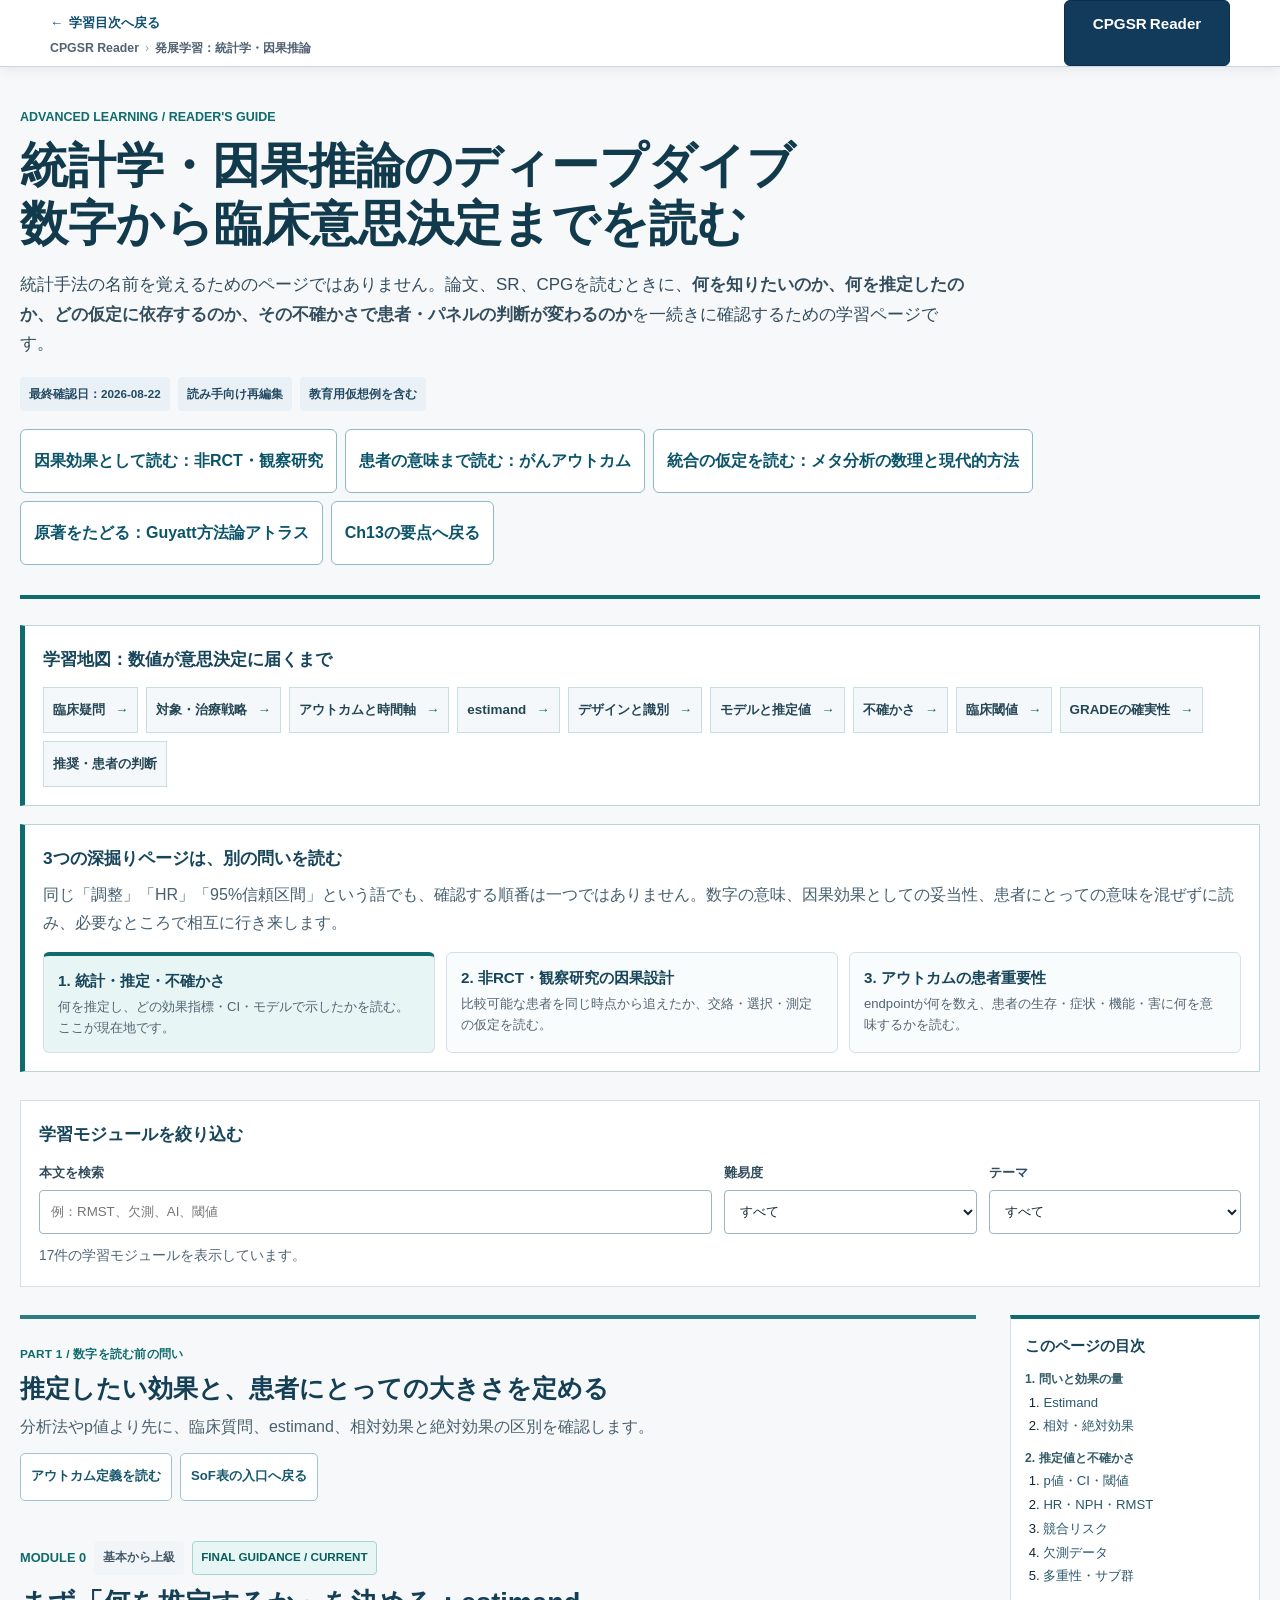
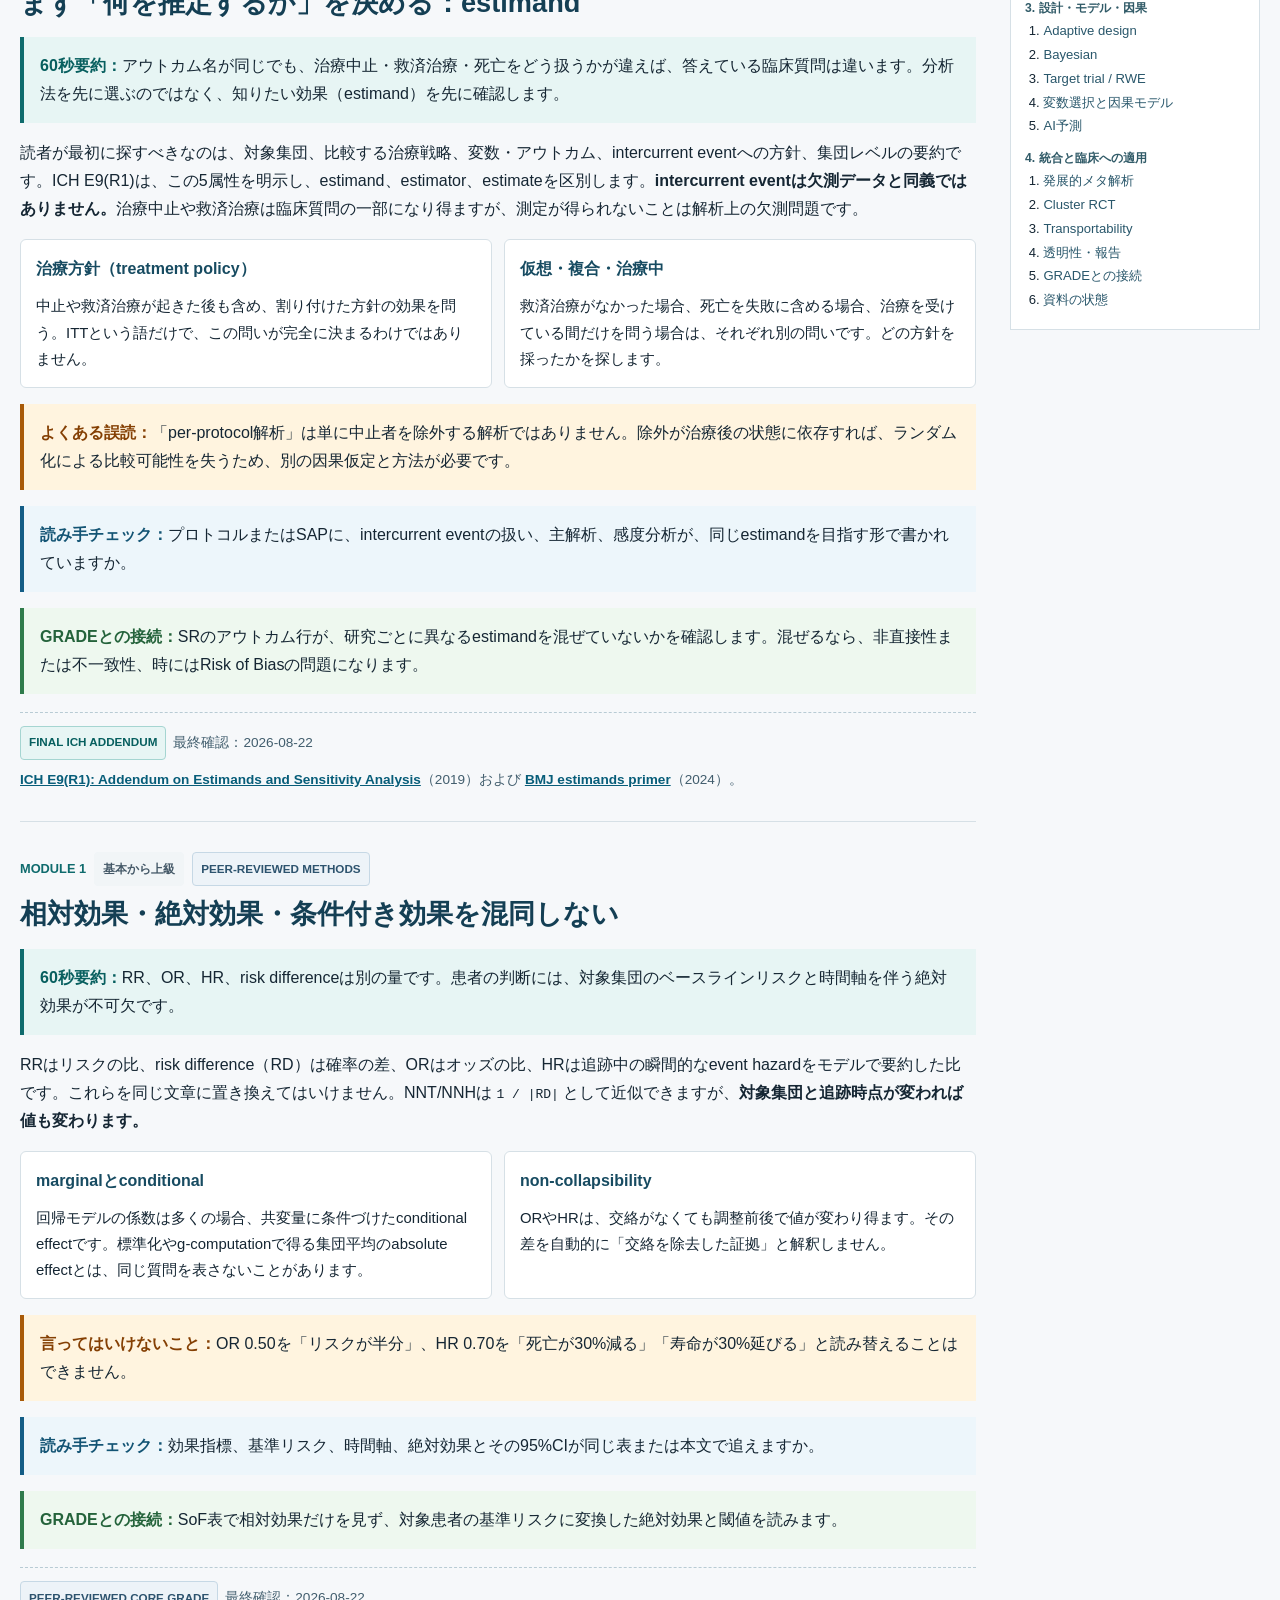
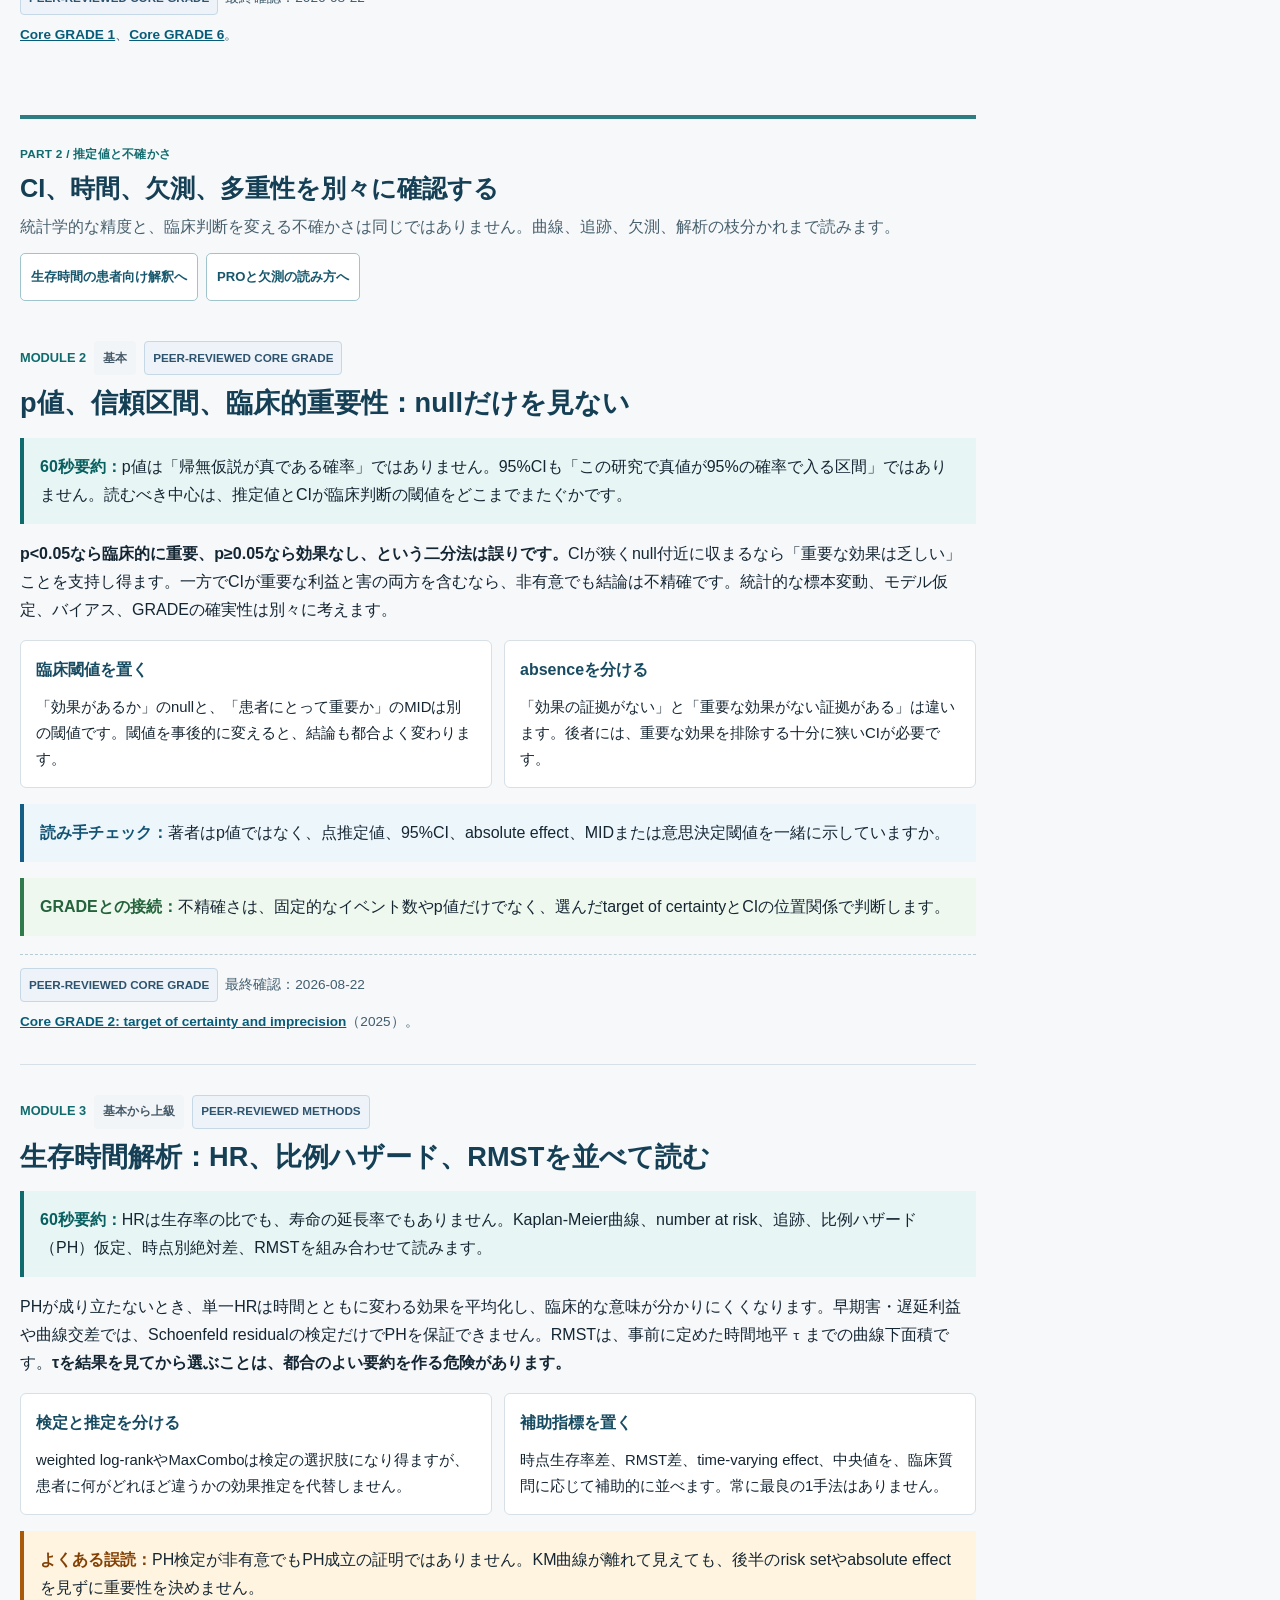
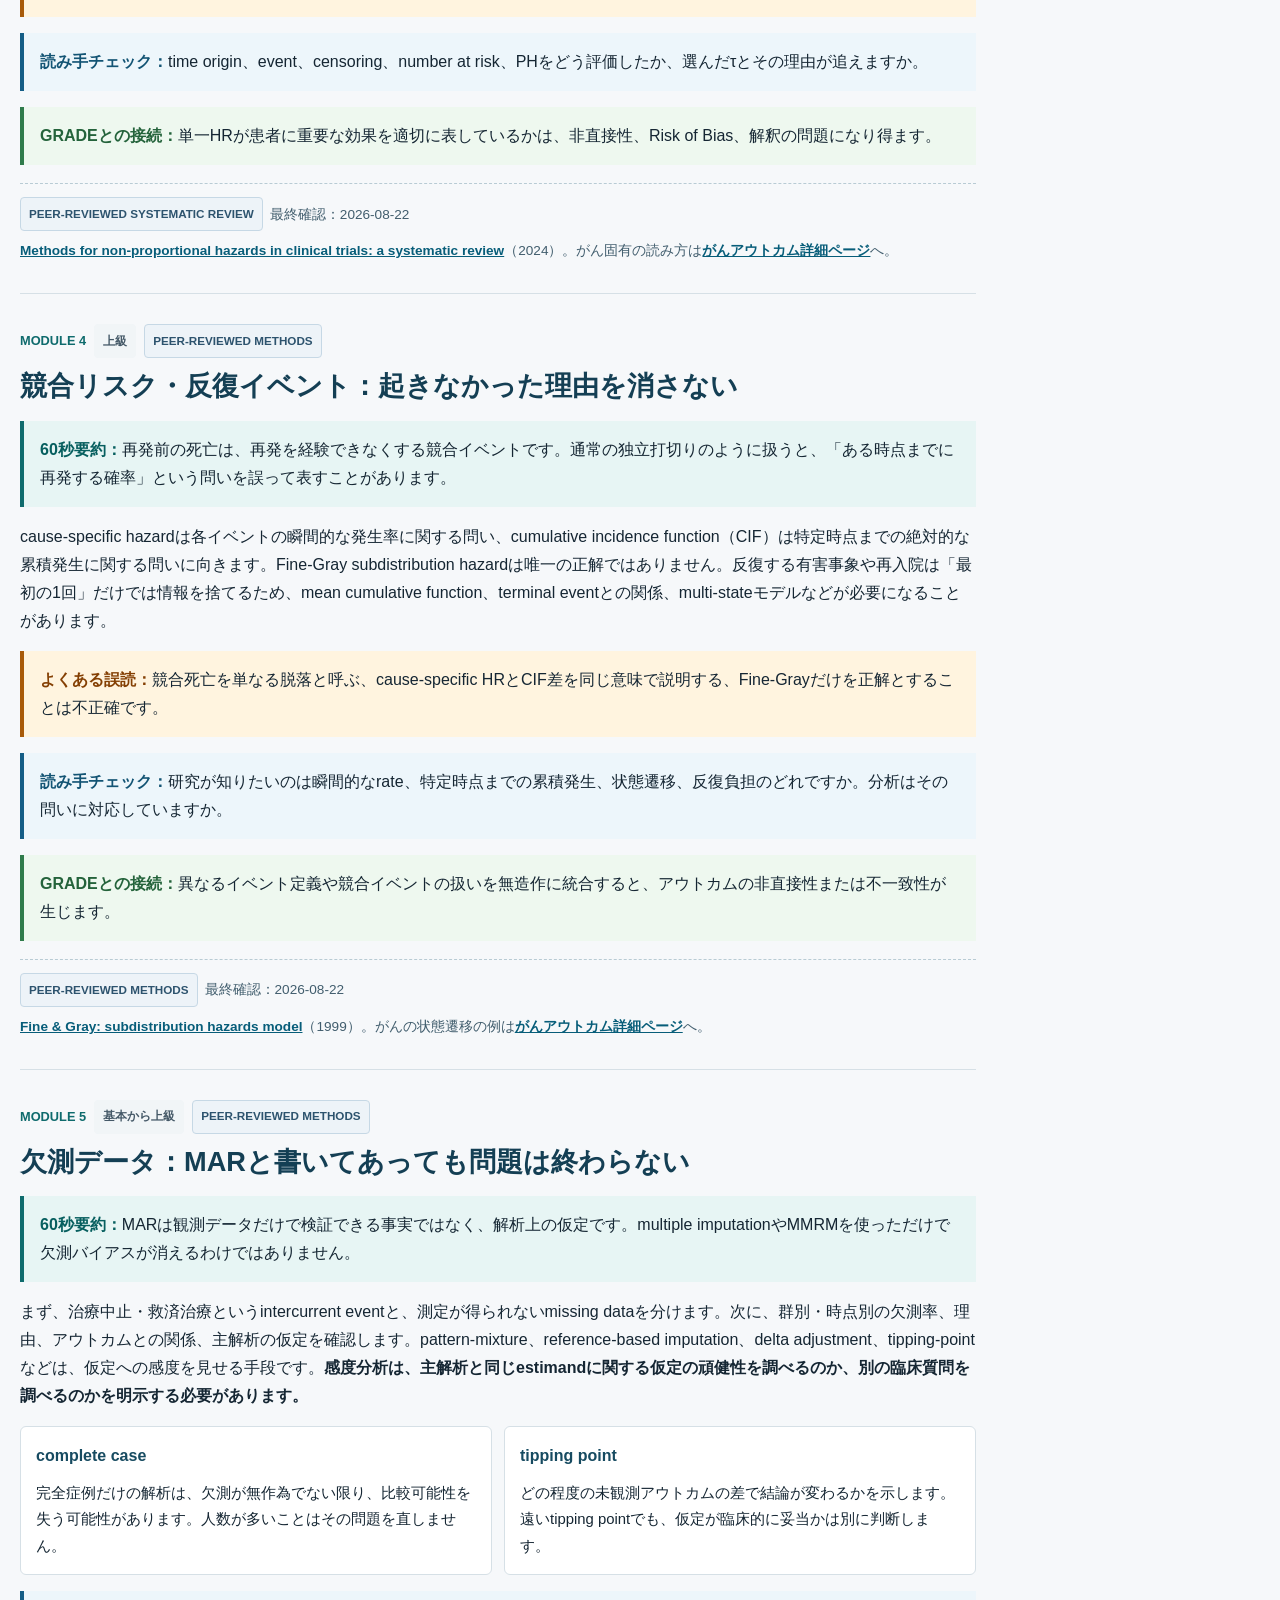
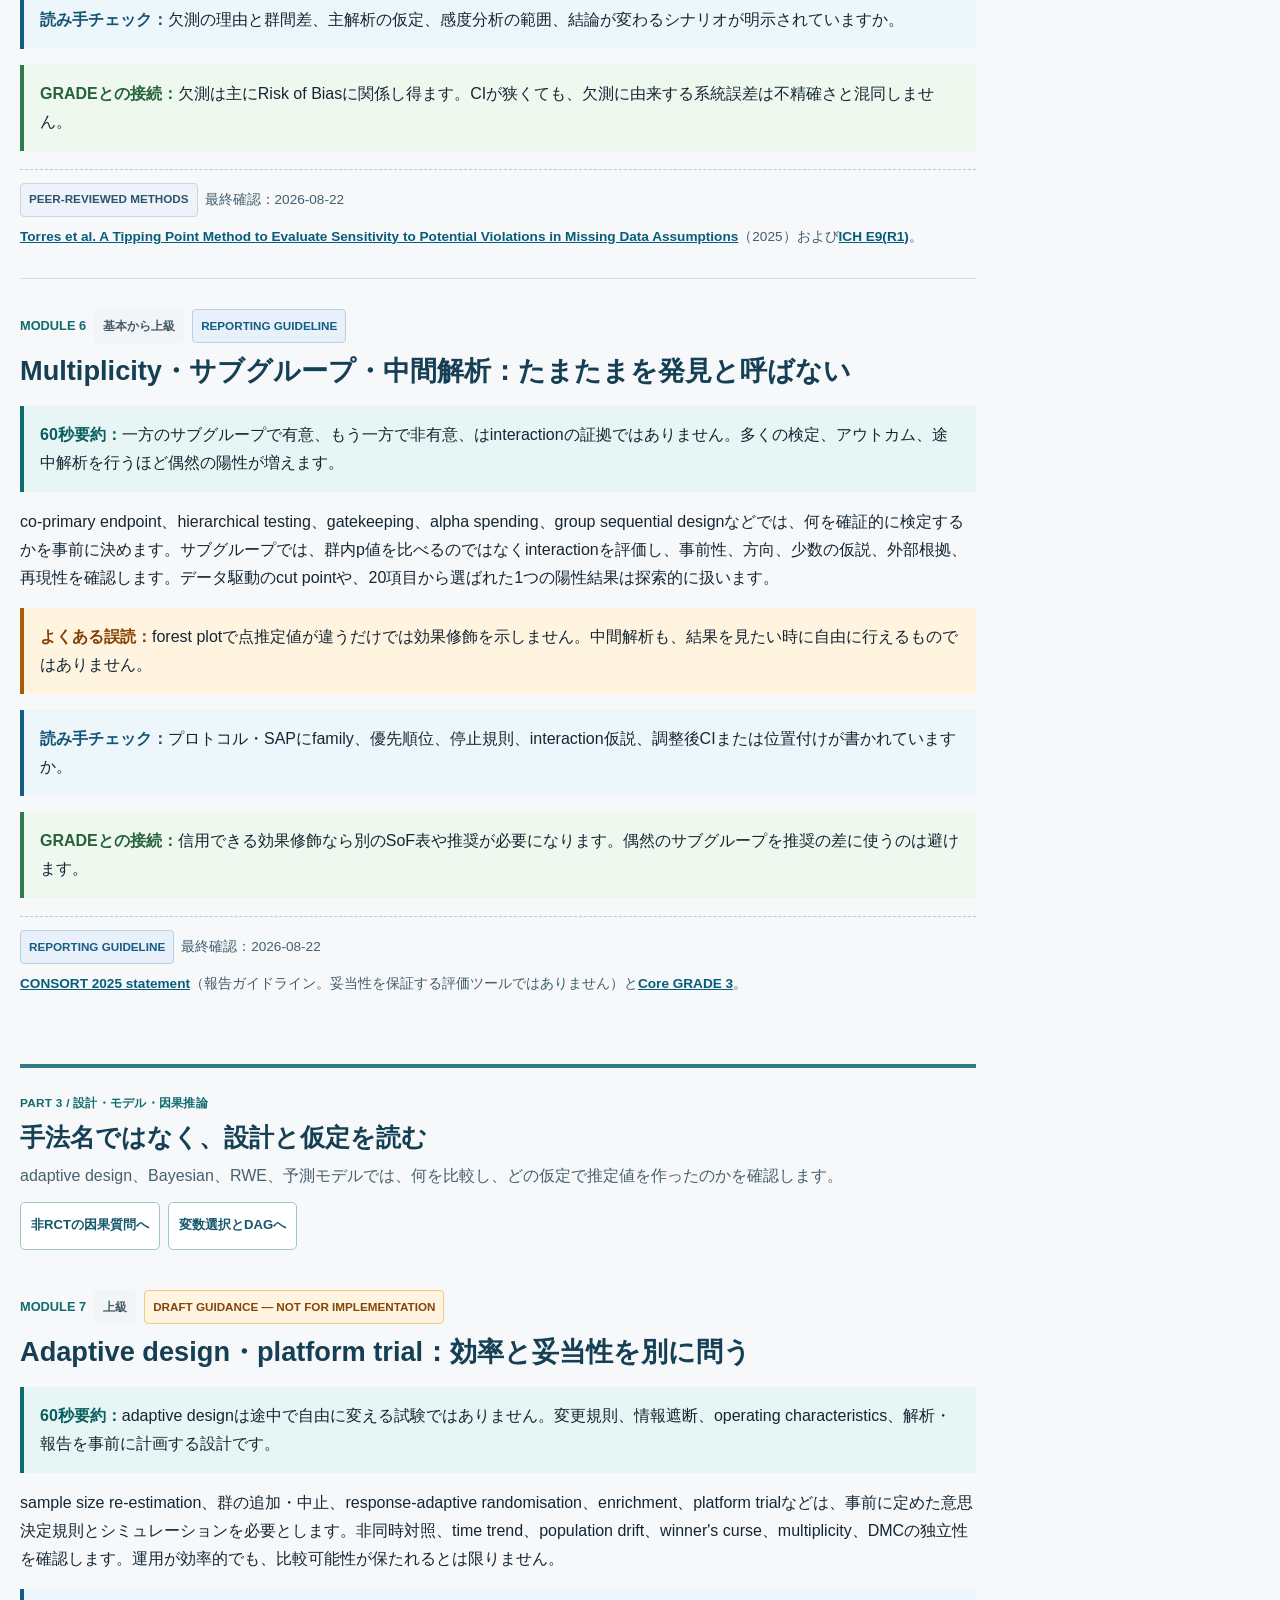
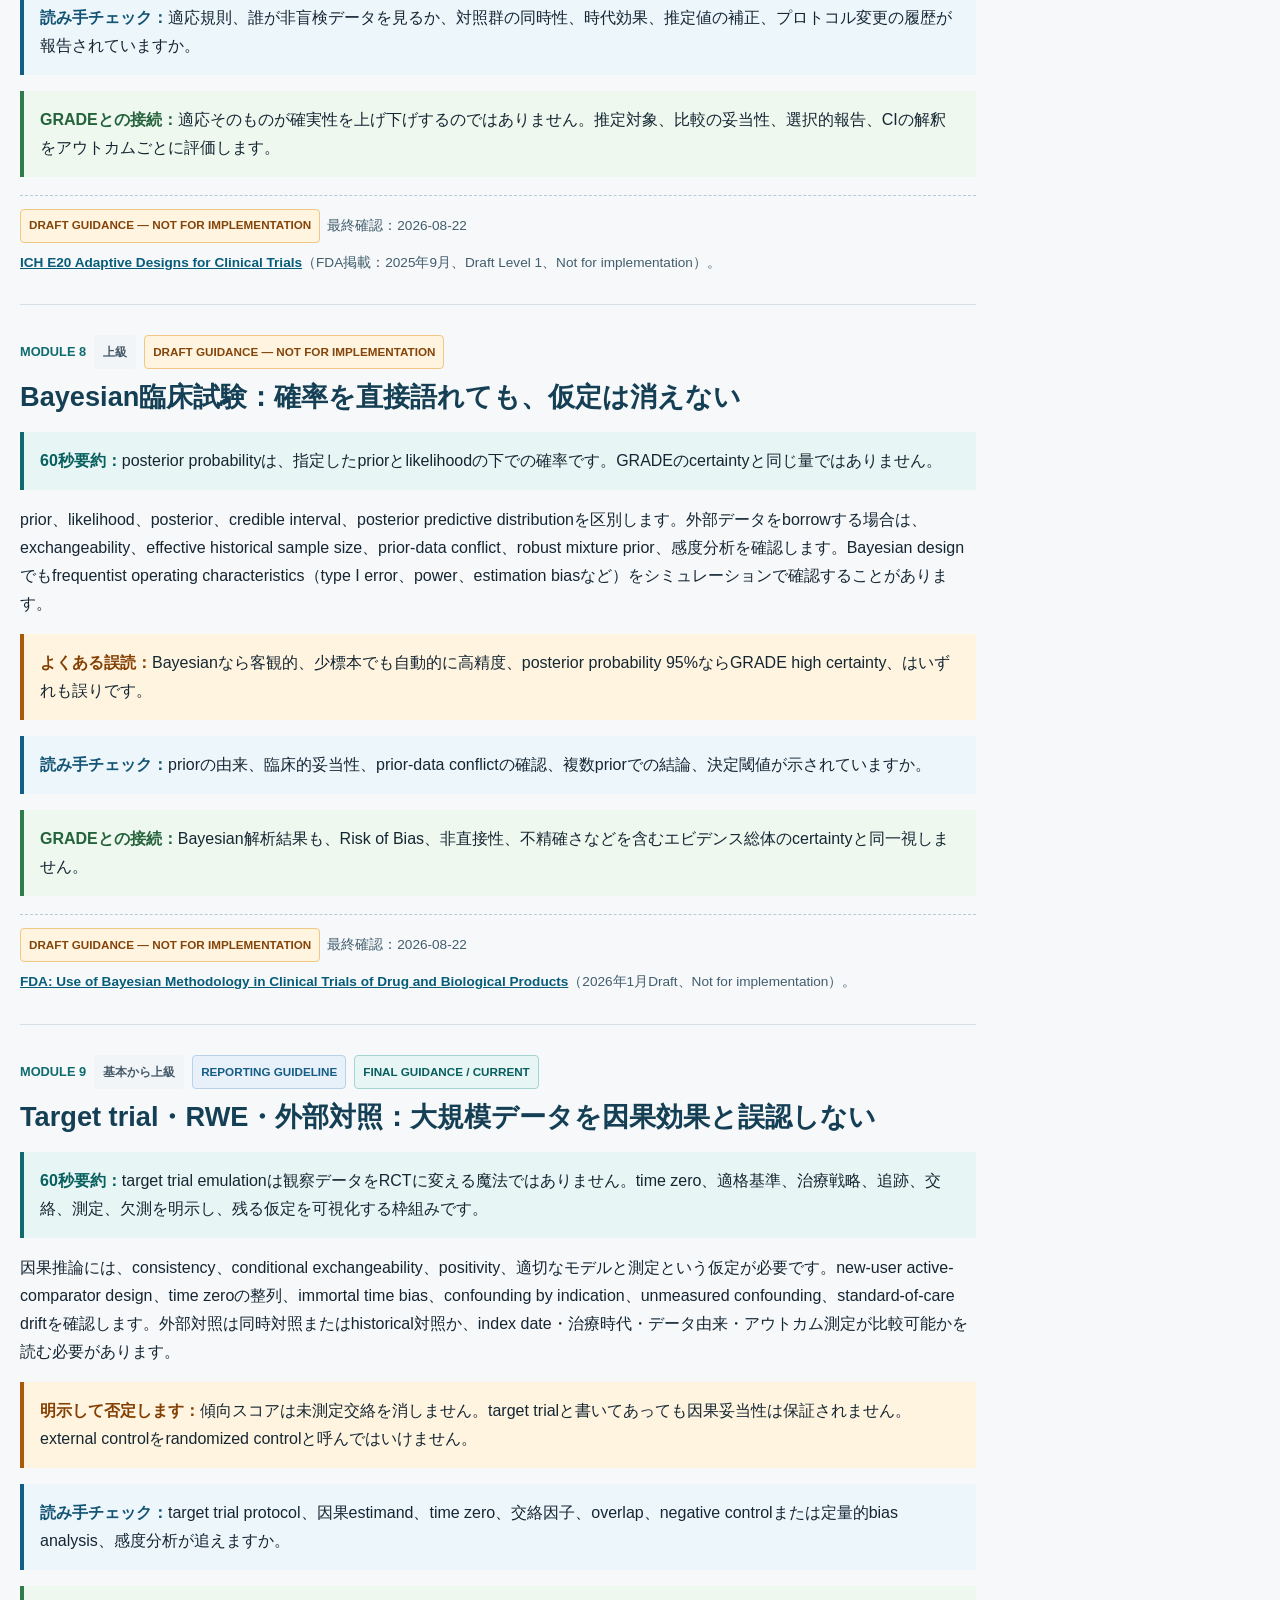
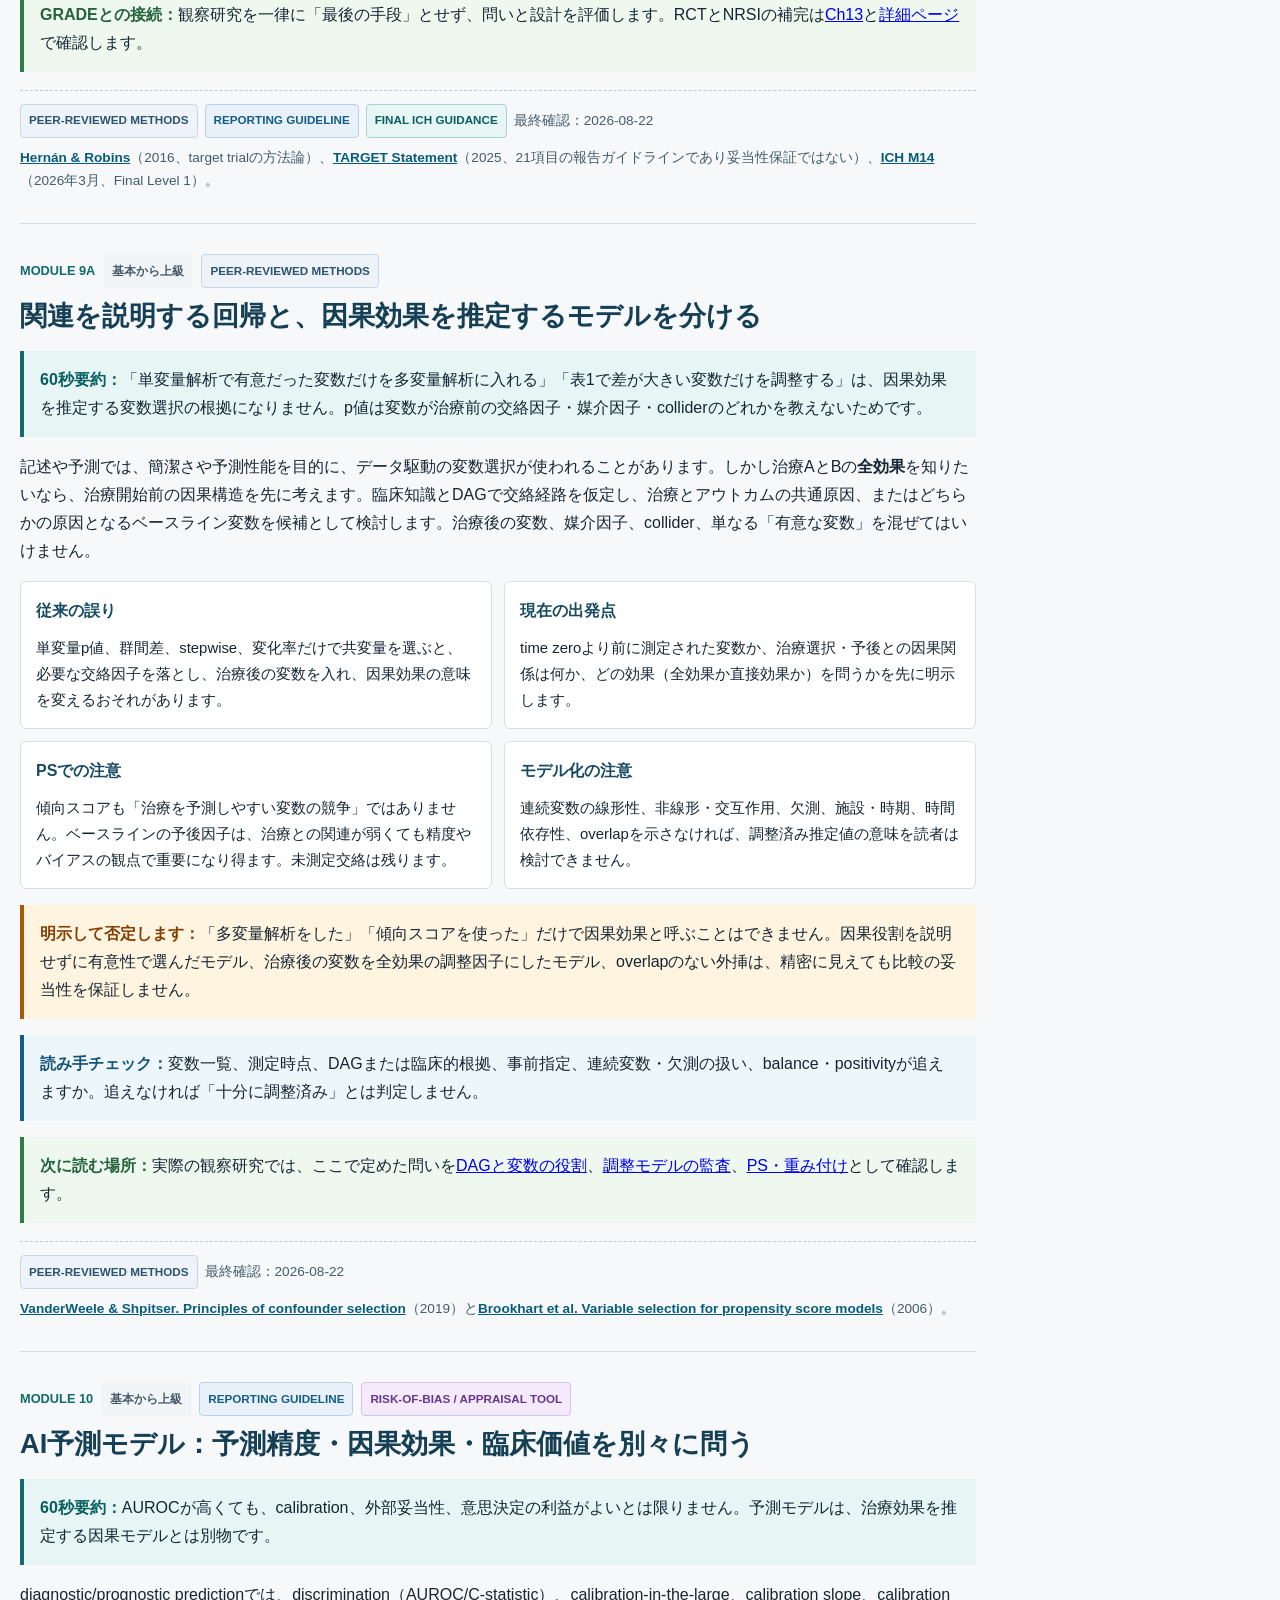
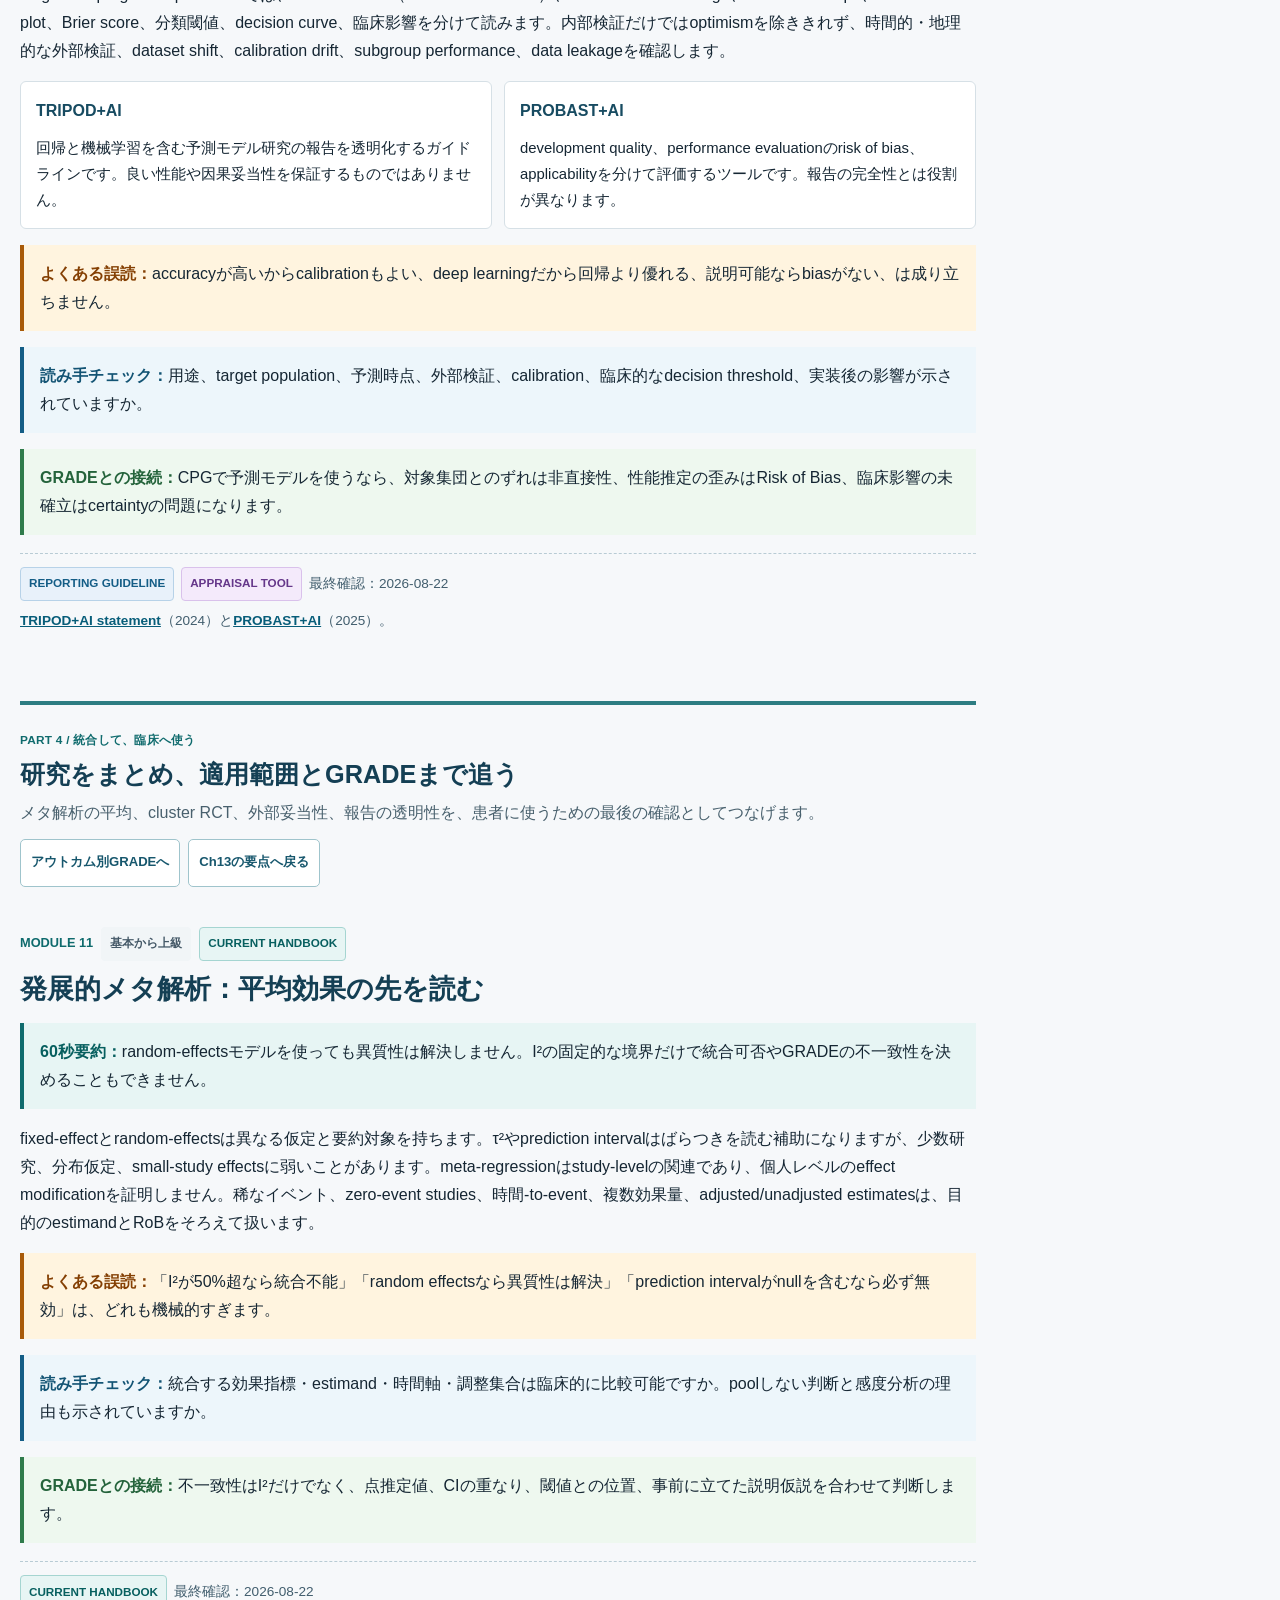
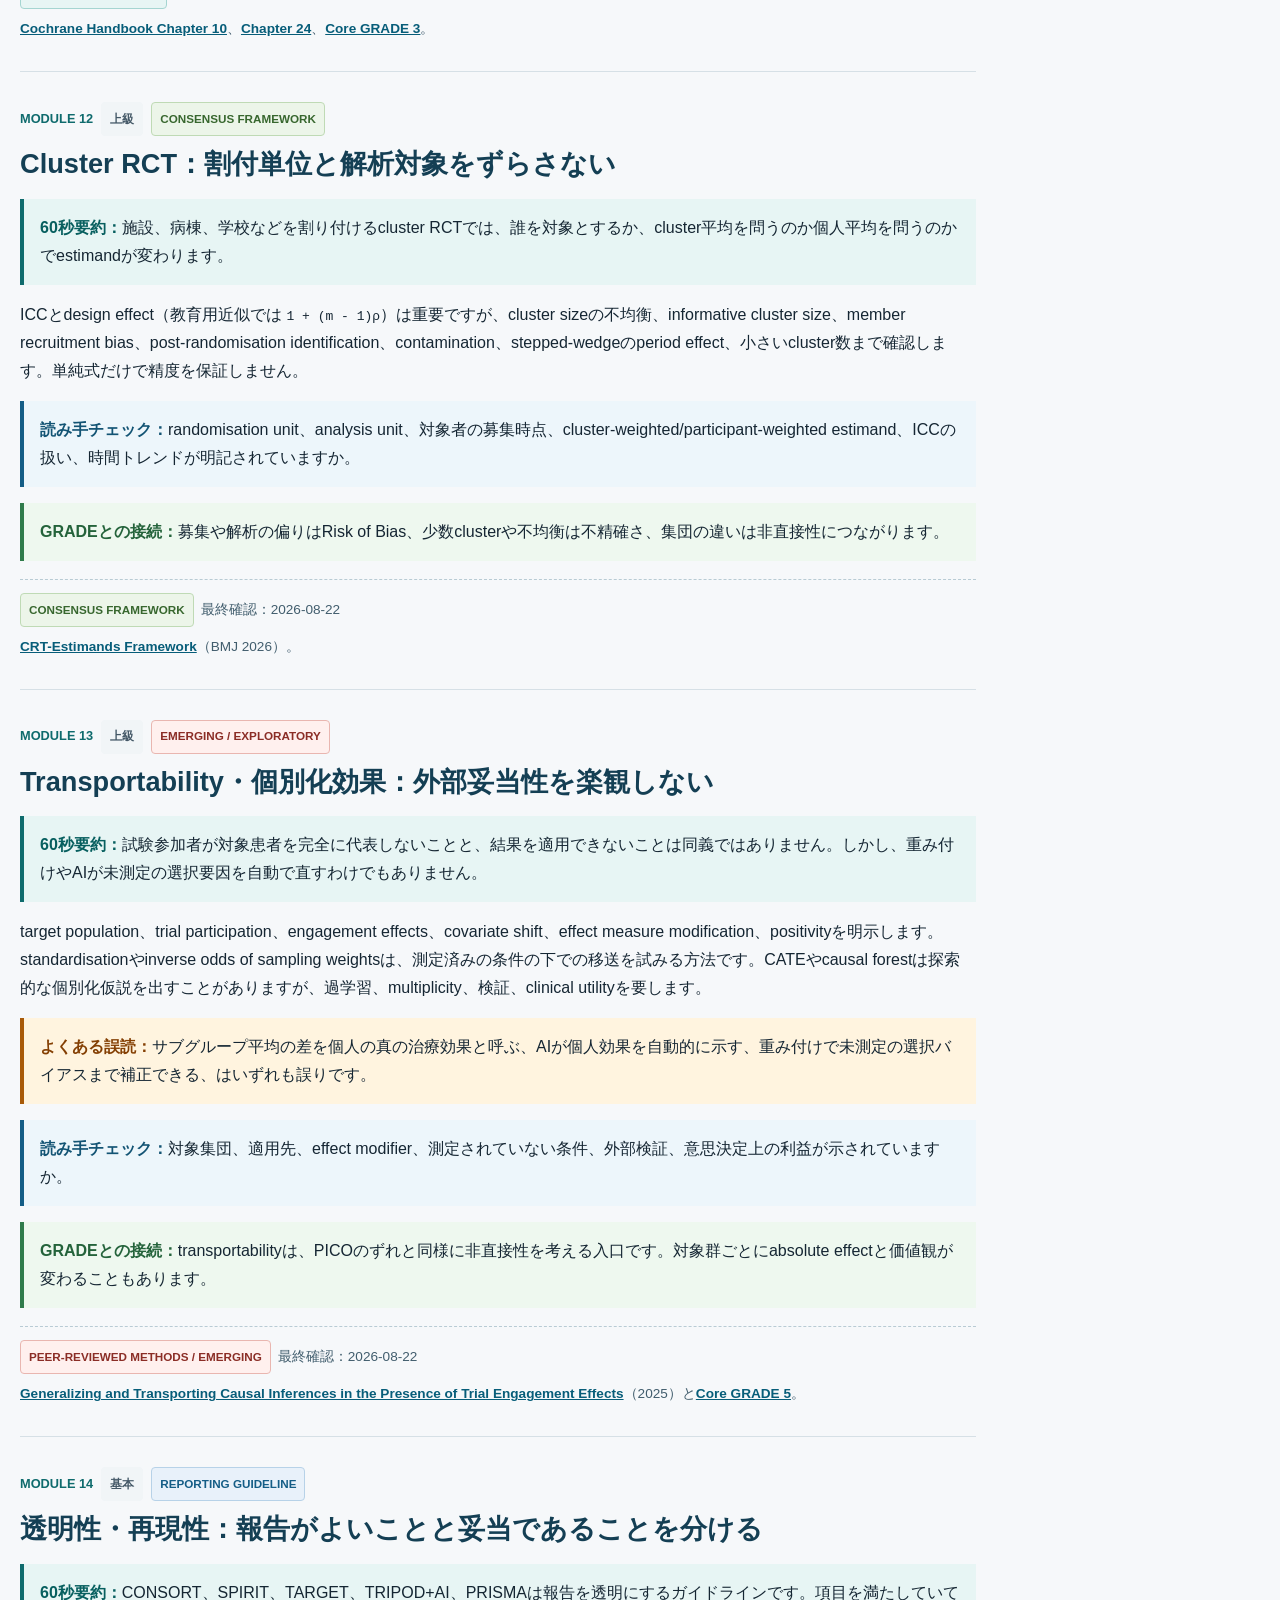
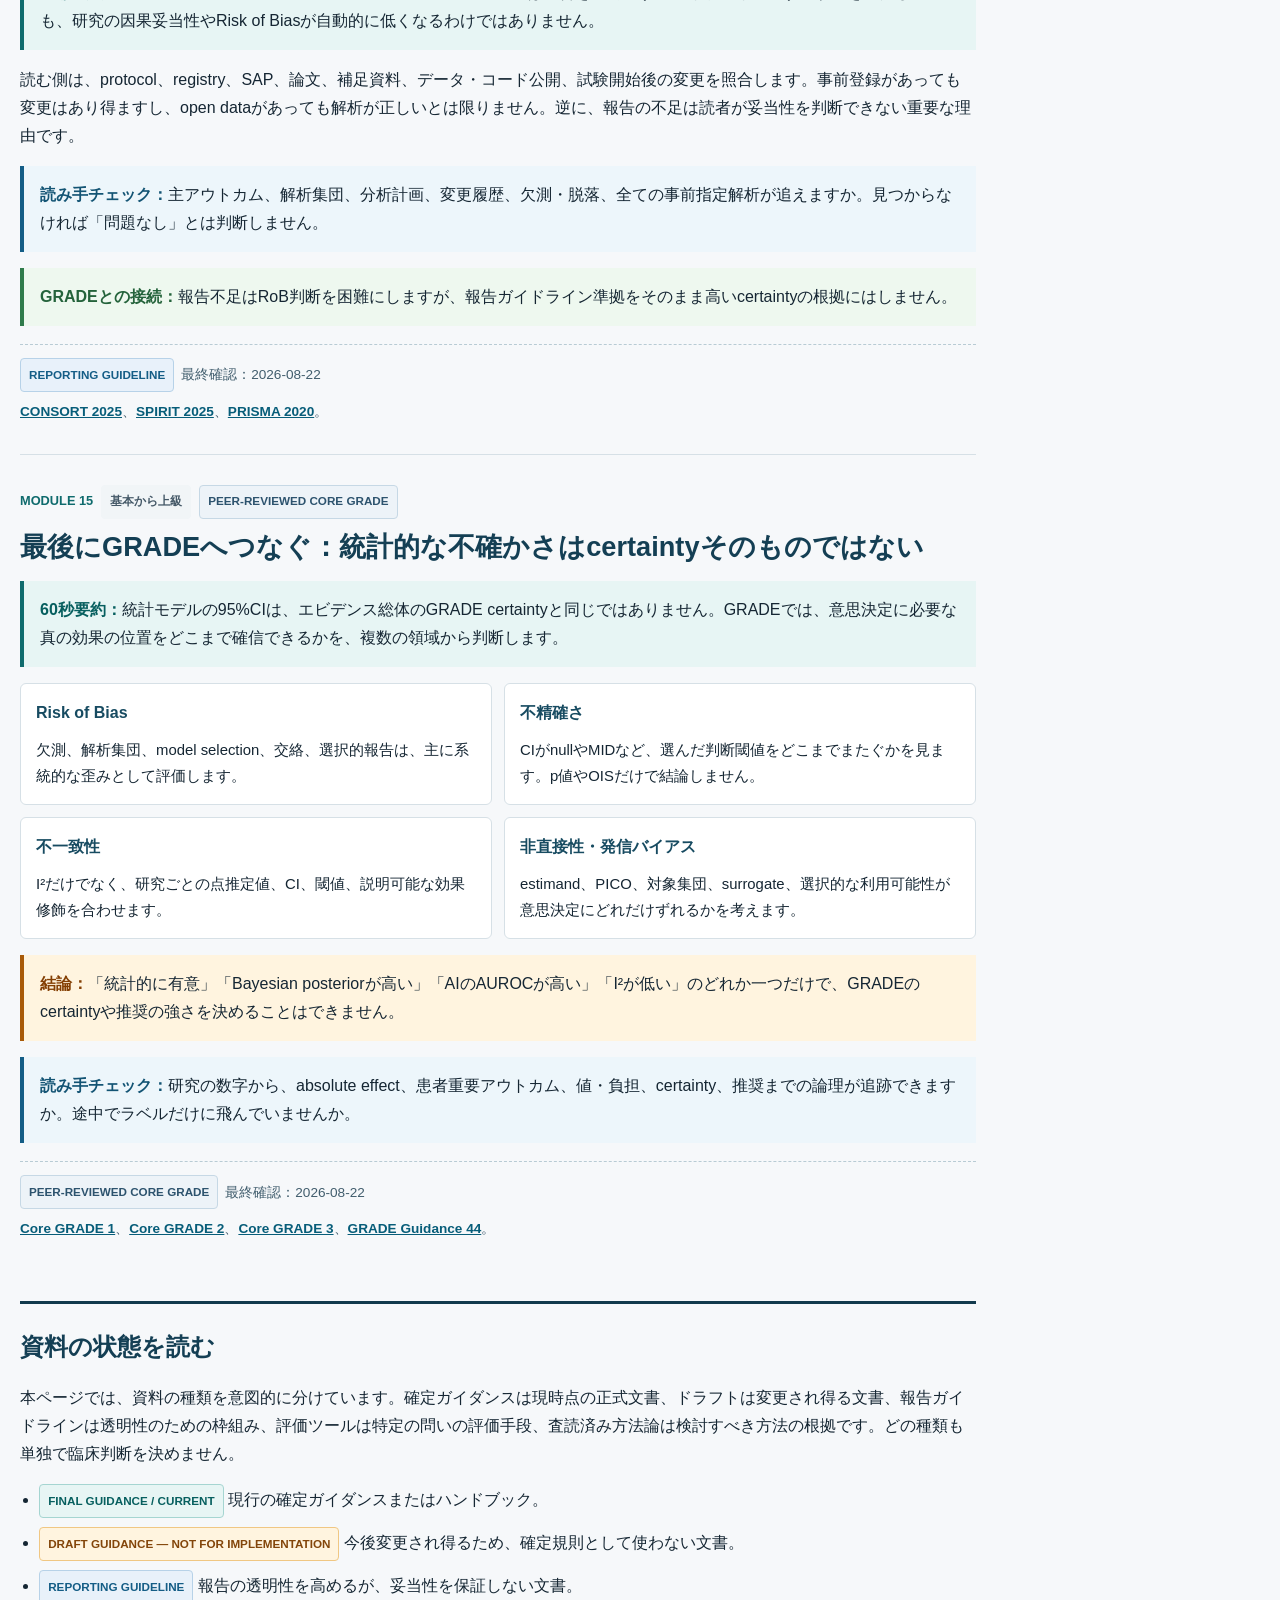
==== commit f7042725: "Add learning index and methodology library" ====
--- a/advanced-statistics.html
+++ b/advanced-statistics.html
@@ -44,6 +44,8 @@
         <div class="adv-path-links" aria-label="関連する詳細学習">
           <a href="non-rct-observational-studies.html#13a">因果効果として読む：非RCT・観察研究</a>
           <a href="oncology-outcomes.html#onc1">患者の意味まで読む：がんアウトカム</a>
+          <a href="meta-analysis-methods.html#overview">統合の仮定を読む：メタ分析の数理と現代的方法</a>
+          <a href="guyatt-methodology-atlas.html#grade-framework">原著をたどる：Guyatt方法論アトラス</a>
           <a href="index.html#page-13">Ch13の要点へ戻る</a>
         </div>
       </header>
@@ -198,6 +200,8 @@
           </article>
 
           <article class="adv-module" id="multiplicity" data-level="basic advanced" data-topic="trial grade">
+            <span id="early-stopping" aria-hidden="true"></span>
+            <span id="subgroups" aria-hidden="true"></span>
             <div class="adv-module-header"><span class="adv-number">MODULE 6</span><span class="adv-level">基本から上級</span><span class="adv-status reporting">REPORTING GUIDELINE</span></div>
             <h2>Multiplicity・サブグループ・中間解析：たまたまを発見と呼ばない</h2>
             <div class="adv-summary"><strong>60秒要約：</strong>一方のサブグループで有意、もう一方で非有意、はinteractionの証拠ではありません。多くの検定、アウトカム、途中解析を行うほど偶然の陽性が増えます。</div>
@@ -250,6 +254,7 @@
             <div class="adv-source"><div class="adv-source-meta"><span class="adv-status methods">PEER-REVIEWED METHODS</span><span class="adv-status reporting">REPORTING GUIDELINE</span><span class="adv-status final">FINAL ICH GUIDANCE</span><span>最終確認：2026-08-22</span></div><p><a href="https://pmc.ncbi.nlm.nih.gov/articles/PMC4832051/" target="_blank" rel="noopener">Hernán &amp; Robins</a>（2016、target trialの方法論）、<a href="https://www.bmj.com/content/390/bmj-2025-087179" target="_blank" rel="noopener">TARGET Statement</a>（2025、21項目の報告ガイドラインであり妥当性保証ではない）、<a href="https://www.fda.gov/regulatory-information/search-fda-guidance-documents/m14-general-principles-planning-designing-analyzing-and-reporting-non-interventional-studies-utilize" target="_blank" rel="noopener">ICH M14</a>（2026年3月、Final Level 1）。</p></div>
           </article>
           <article class="adv-module" id="causal-model-choice" data-level="basic advanced" data-topic="causal trial">
+            <span id="causal-variable-selection" aria-hidden="true"></span>
             <div class="adv-module-header"><span class="adv-number">MODULE 9A</span><span class="adv-level">基本から上級</span><span class="adv-status methods">PEER-REVIEWED METHODS</span></div>
             <h2>関連を説明する回帰と、因果効果を推定するモデルを分ける</h2>
             <div class="adv-summary"><strong>60秒要約：</strong>「単変量解析で有意だった変数だけを多変量解析に入れる」「表1で差が大きい変数だけを調整する」は、因果効果を推定する変数選択の根拠になりません。p値は変数が治療前の交絡因子・媒介因子・colliderのどれかを教えないためです。</div>
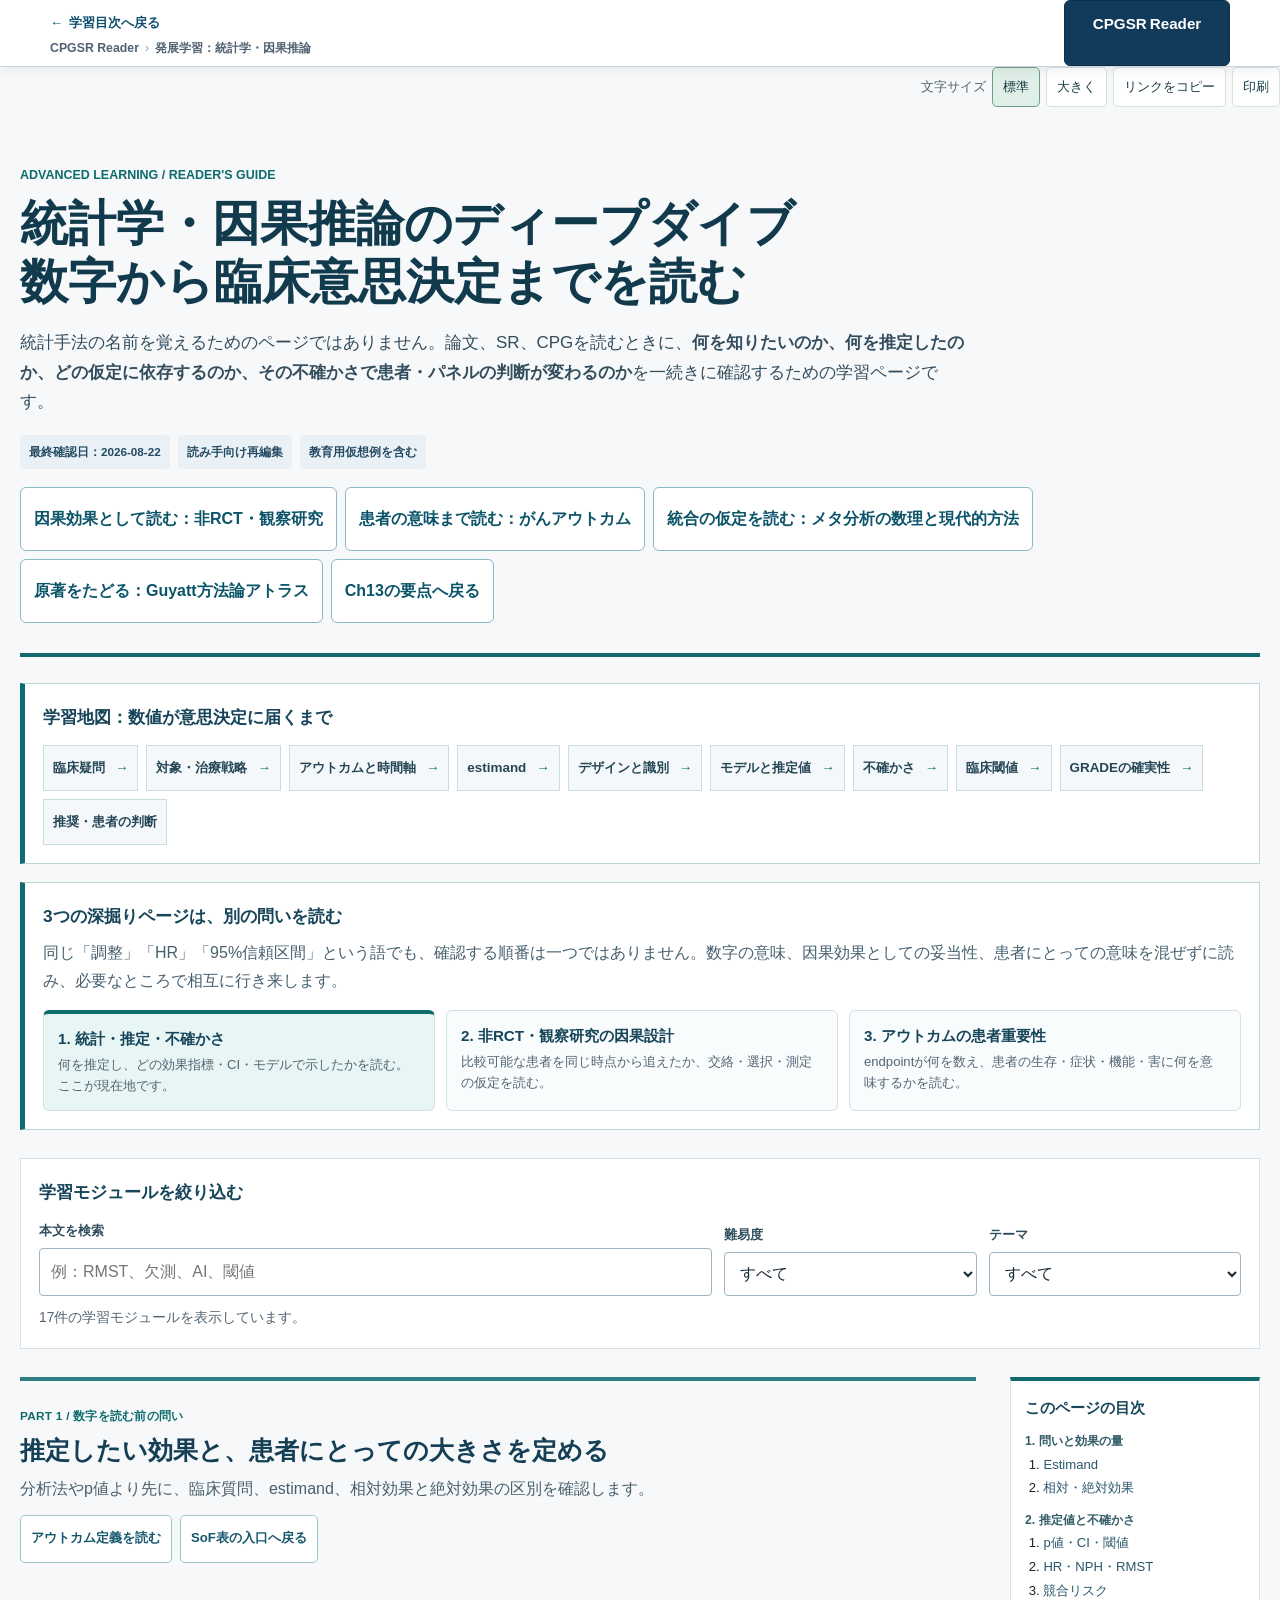
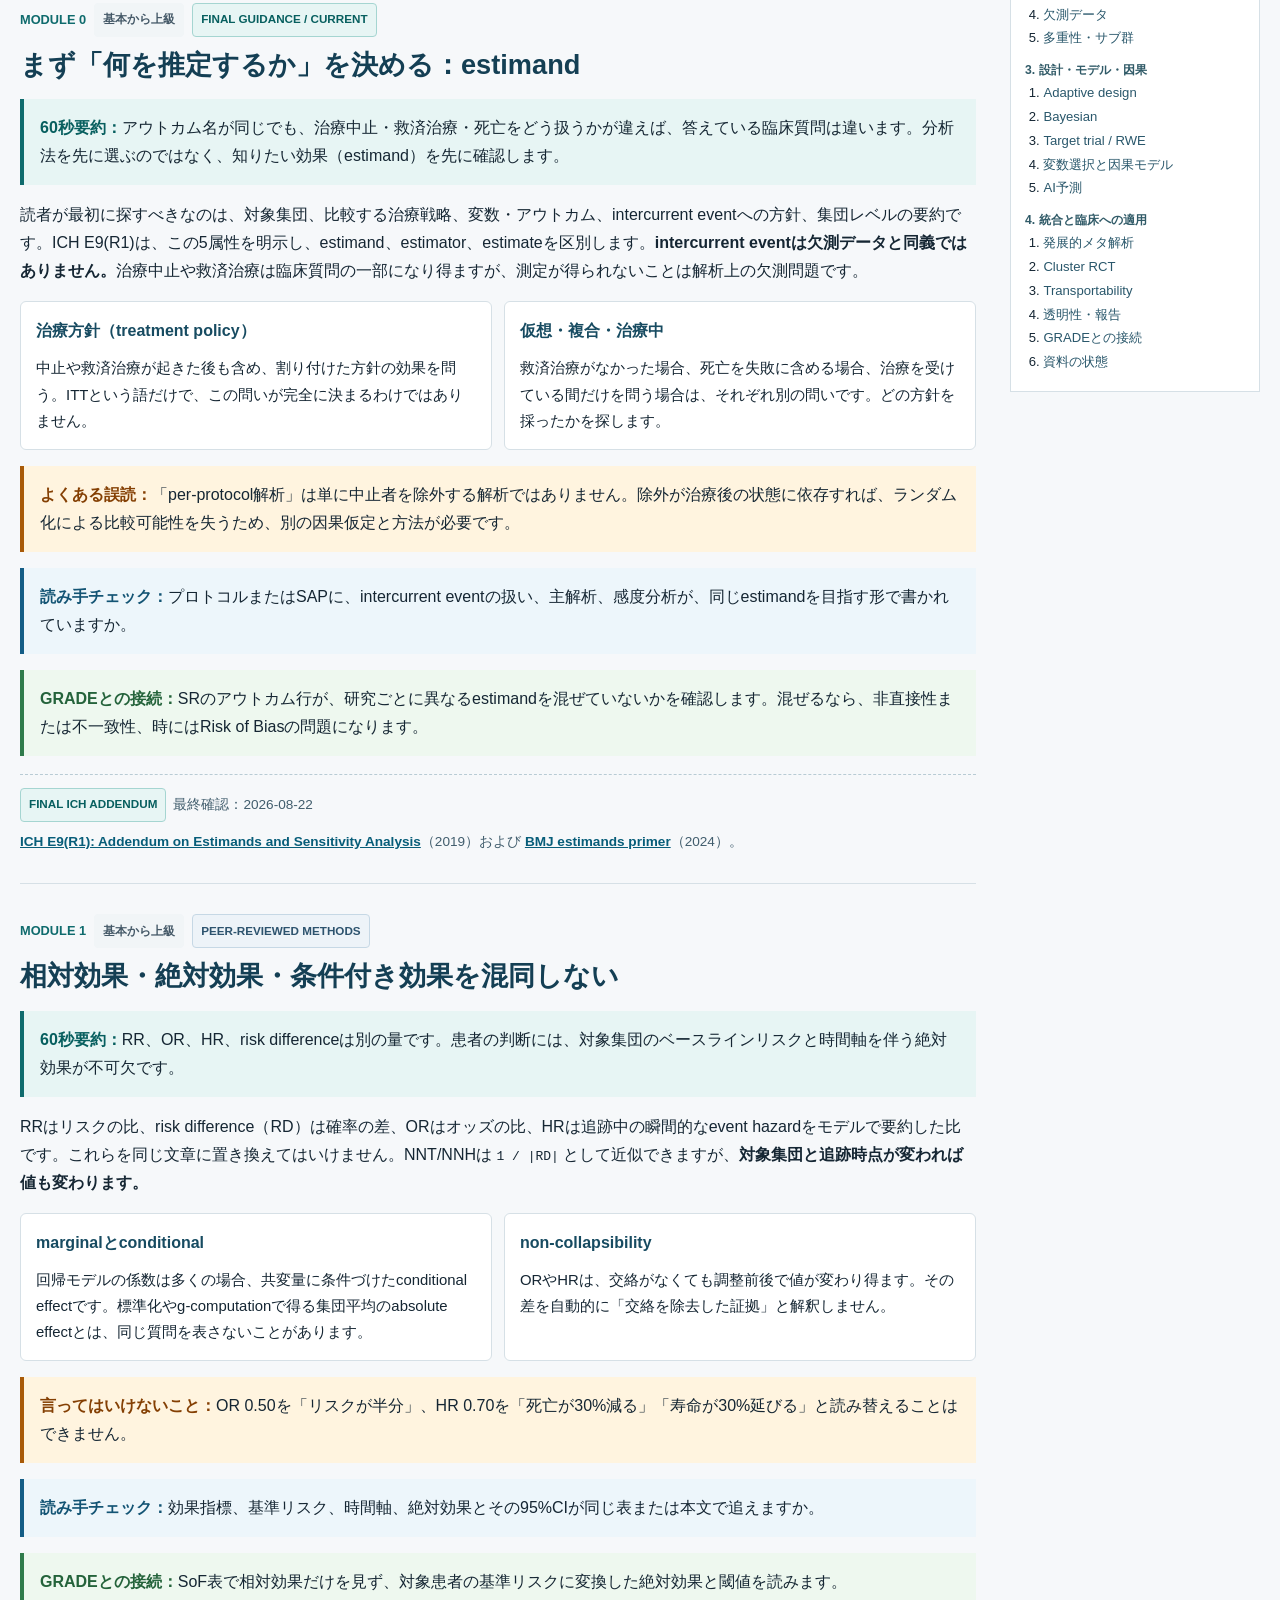
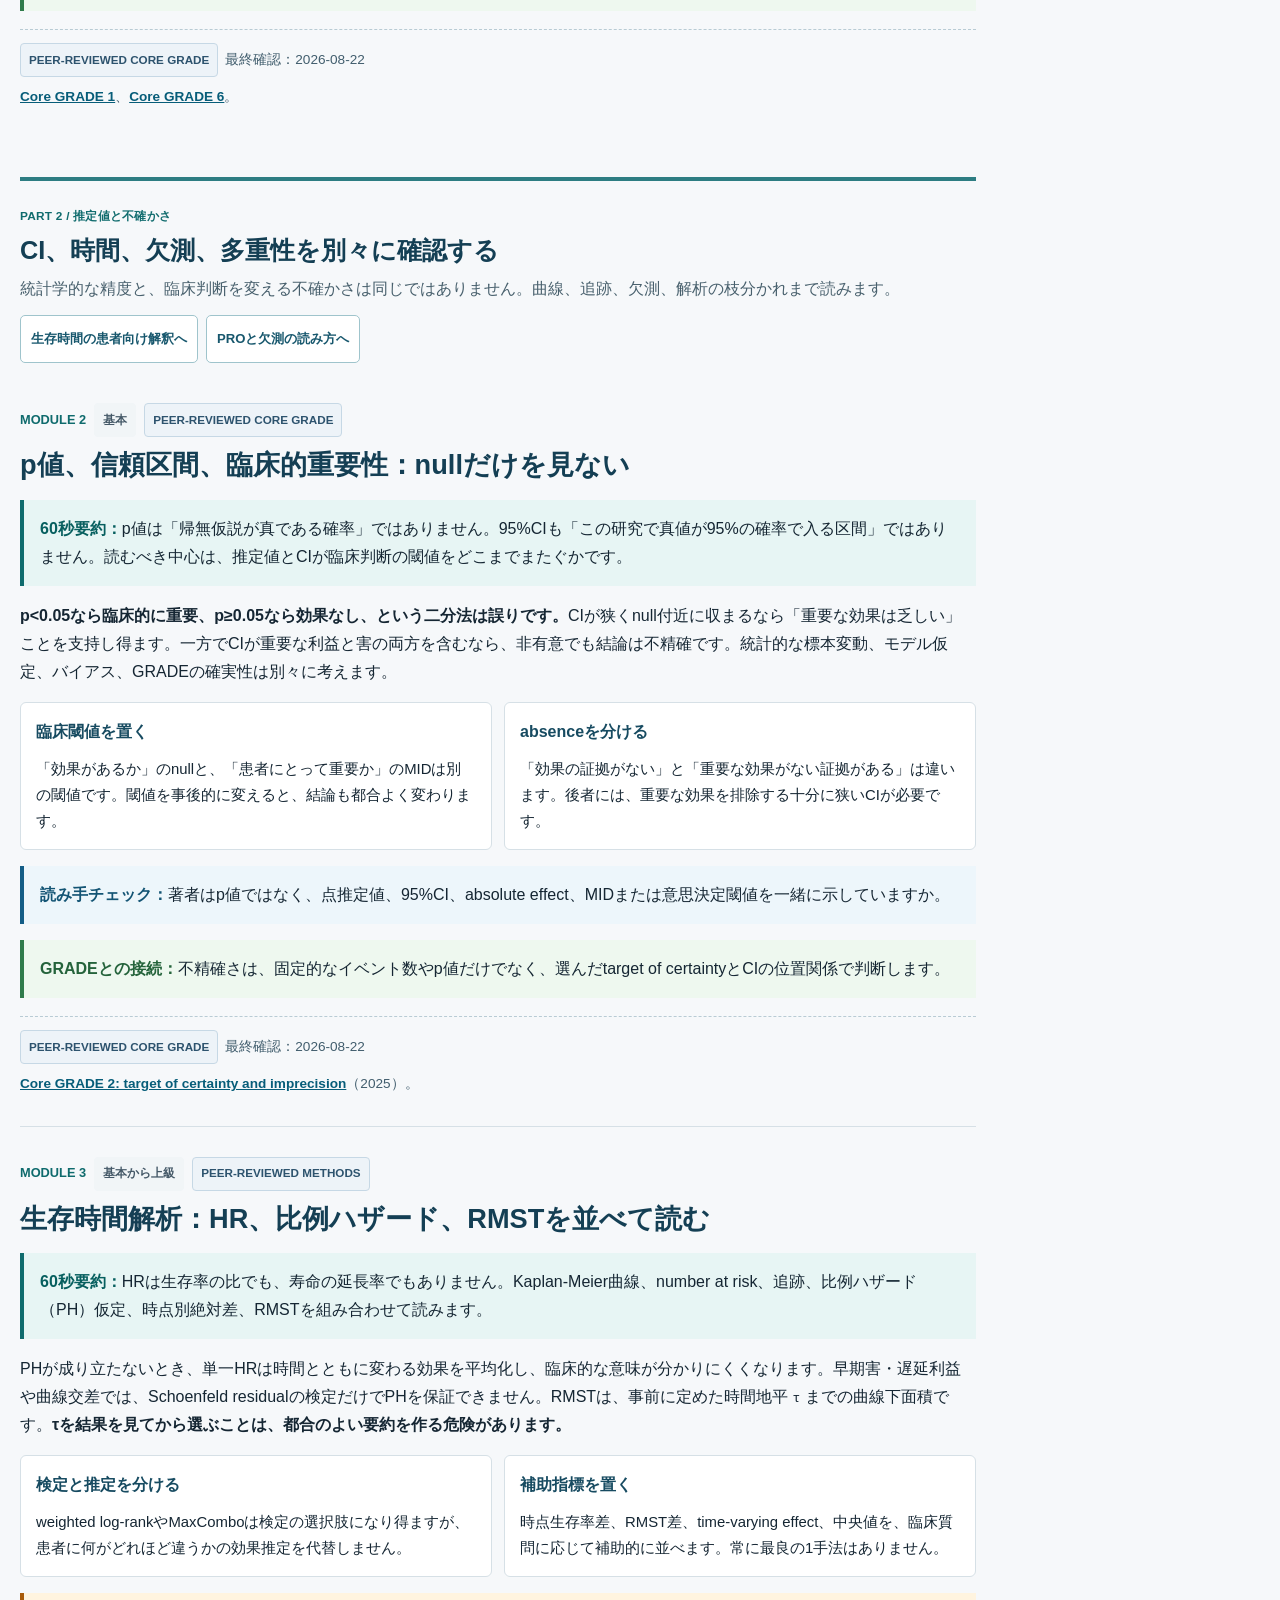
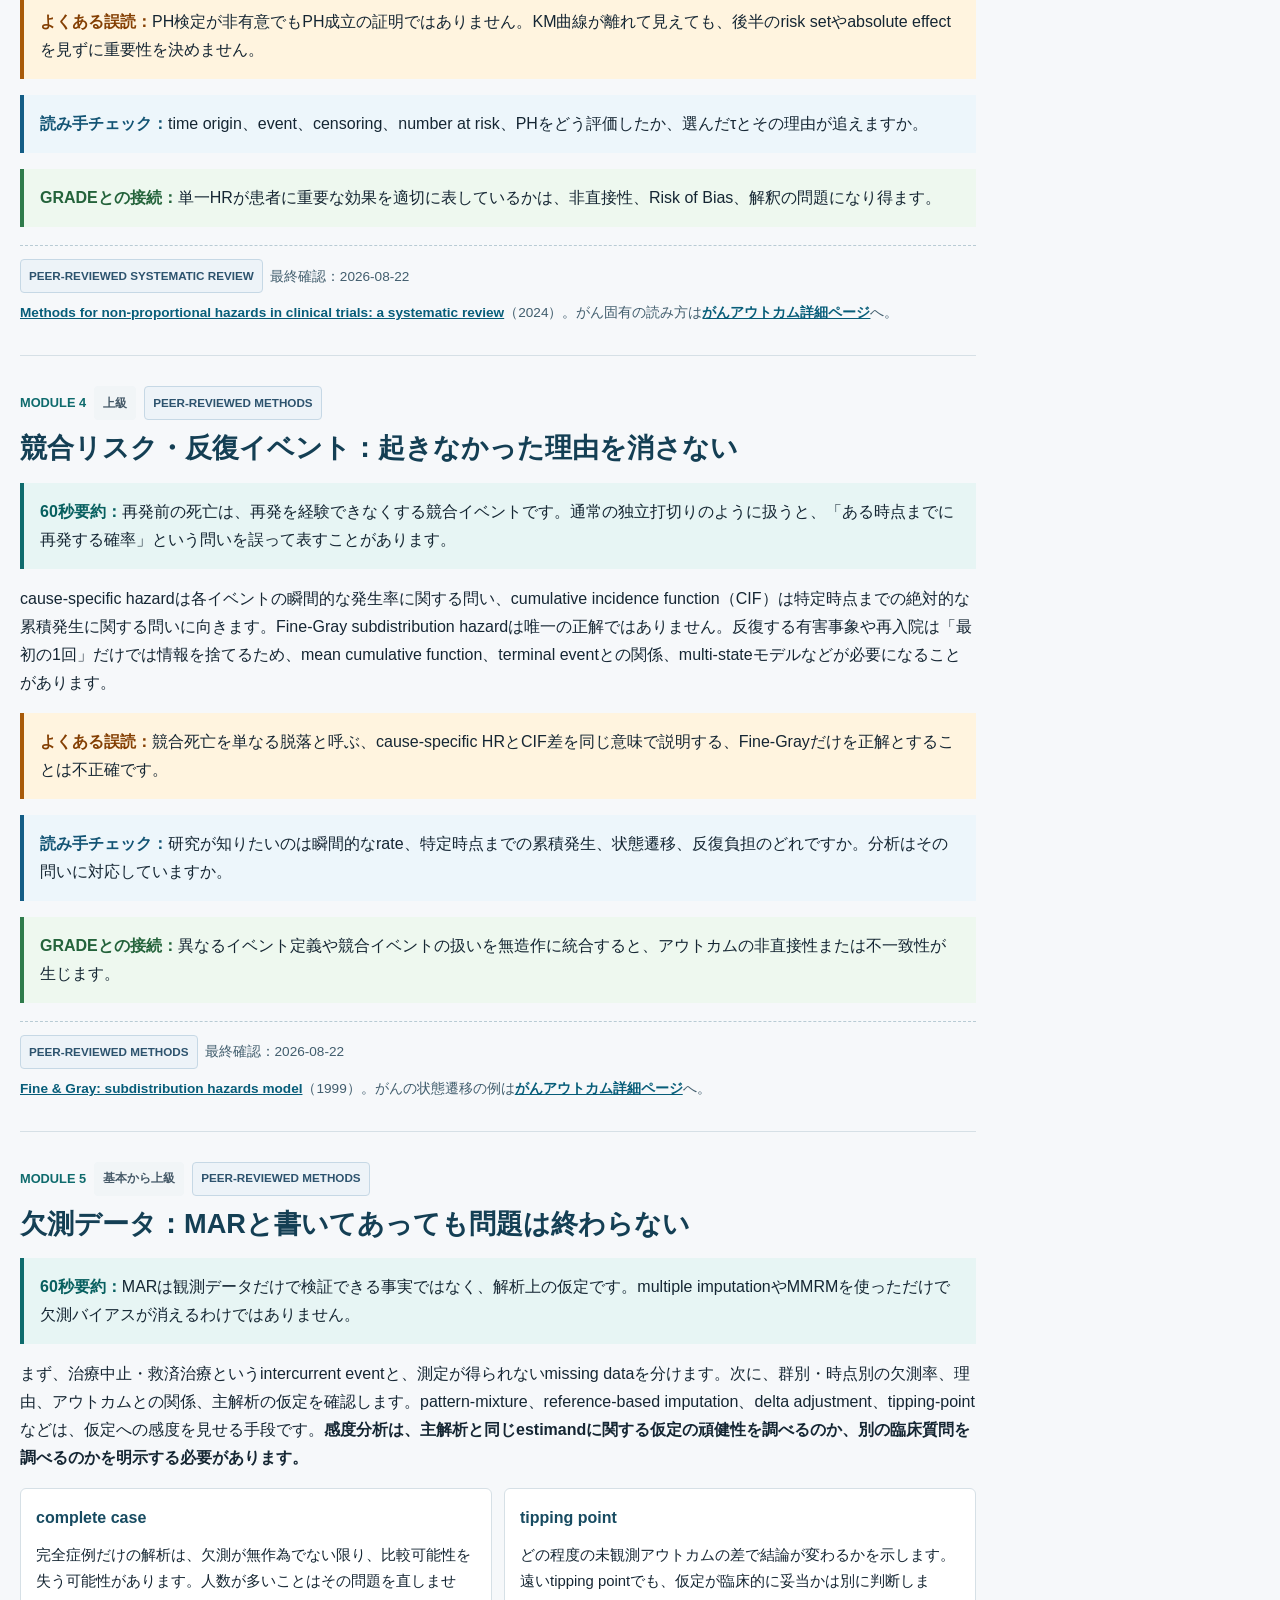
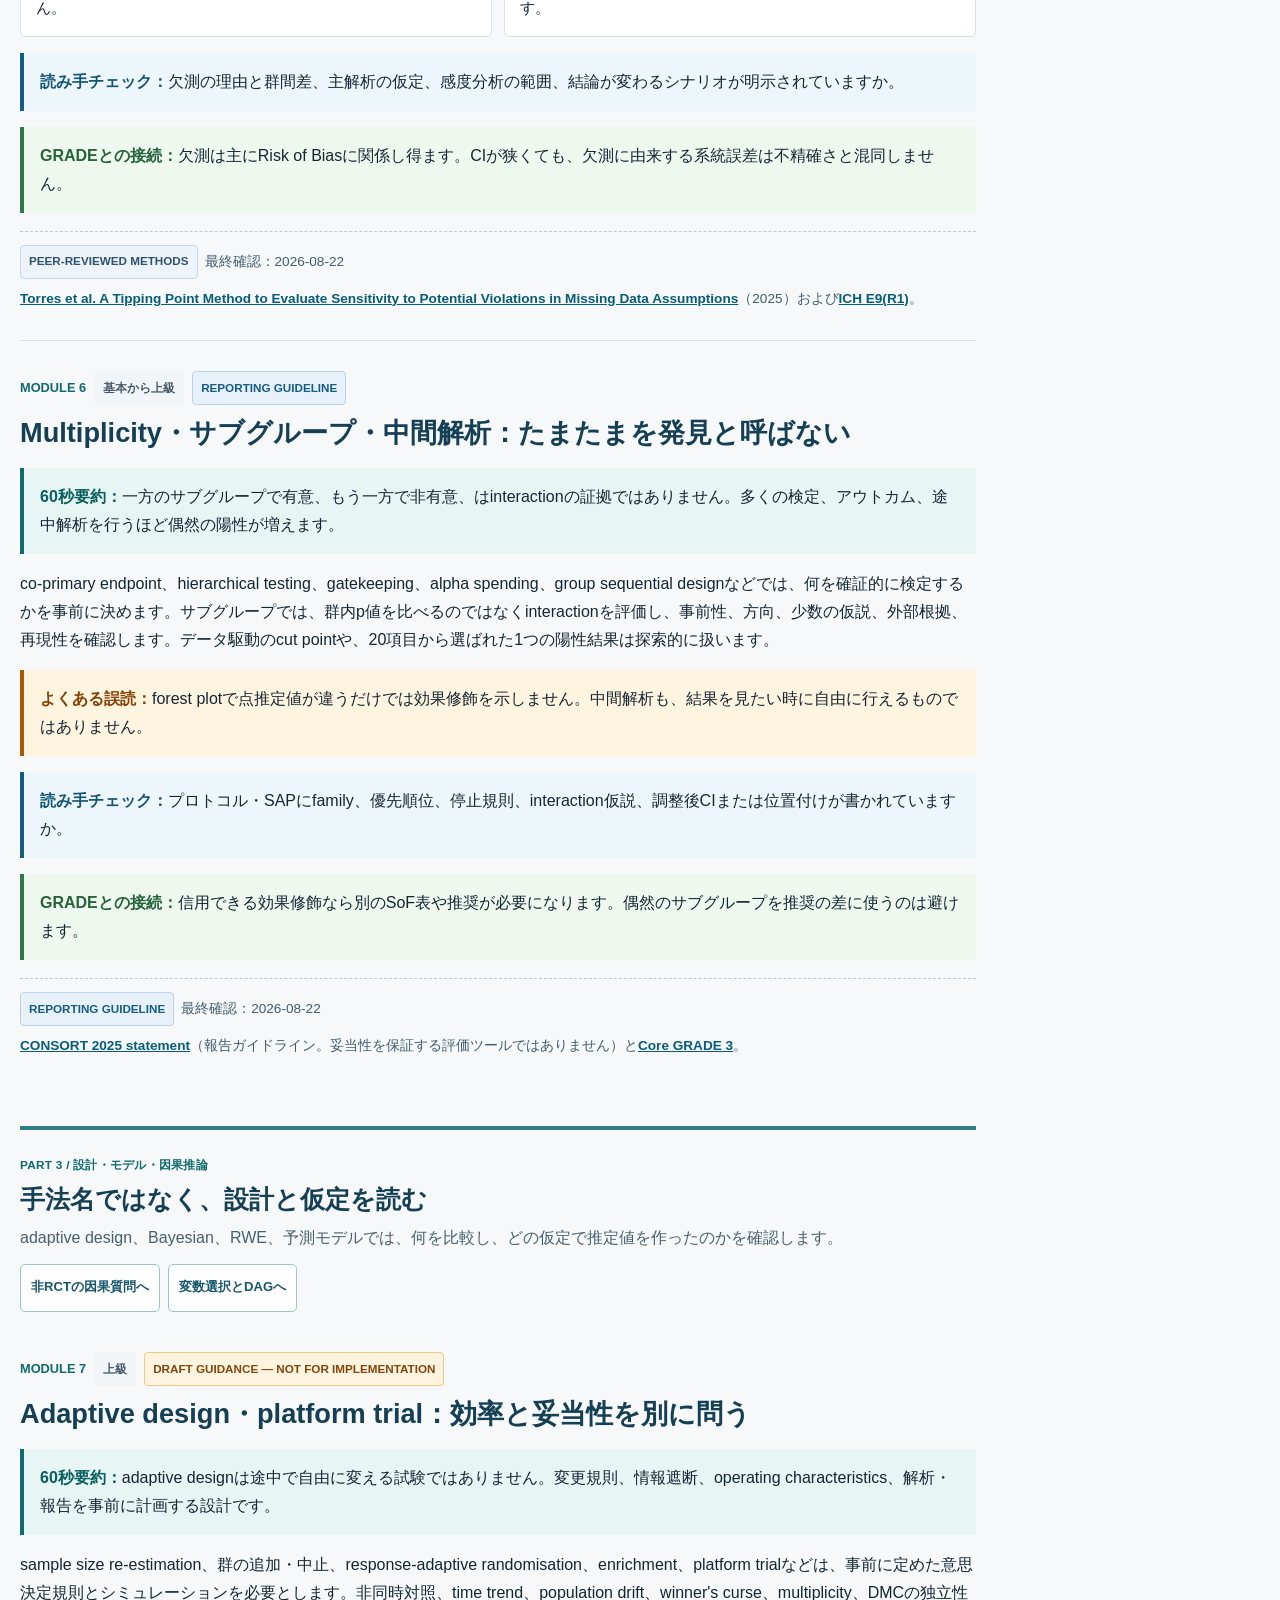
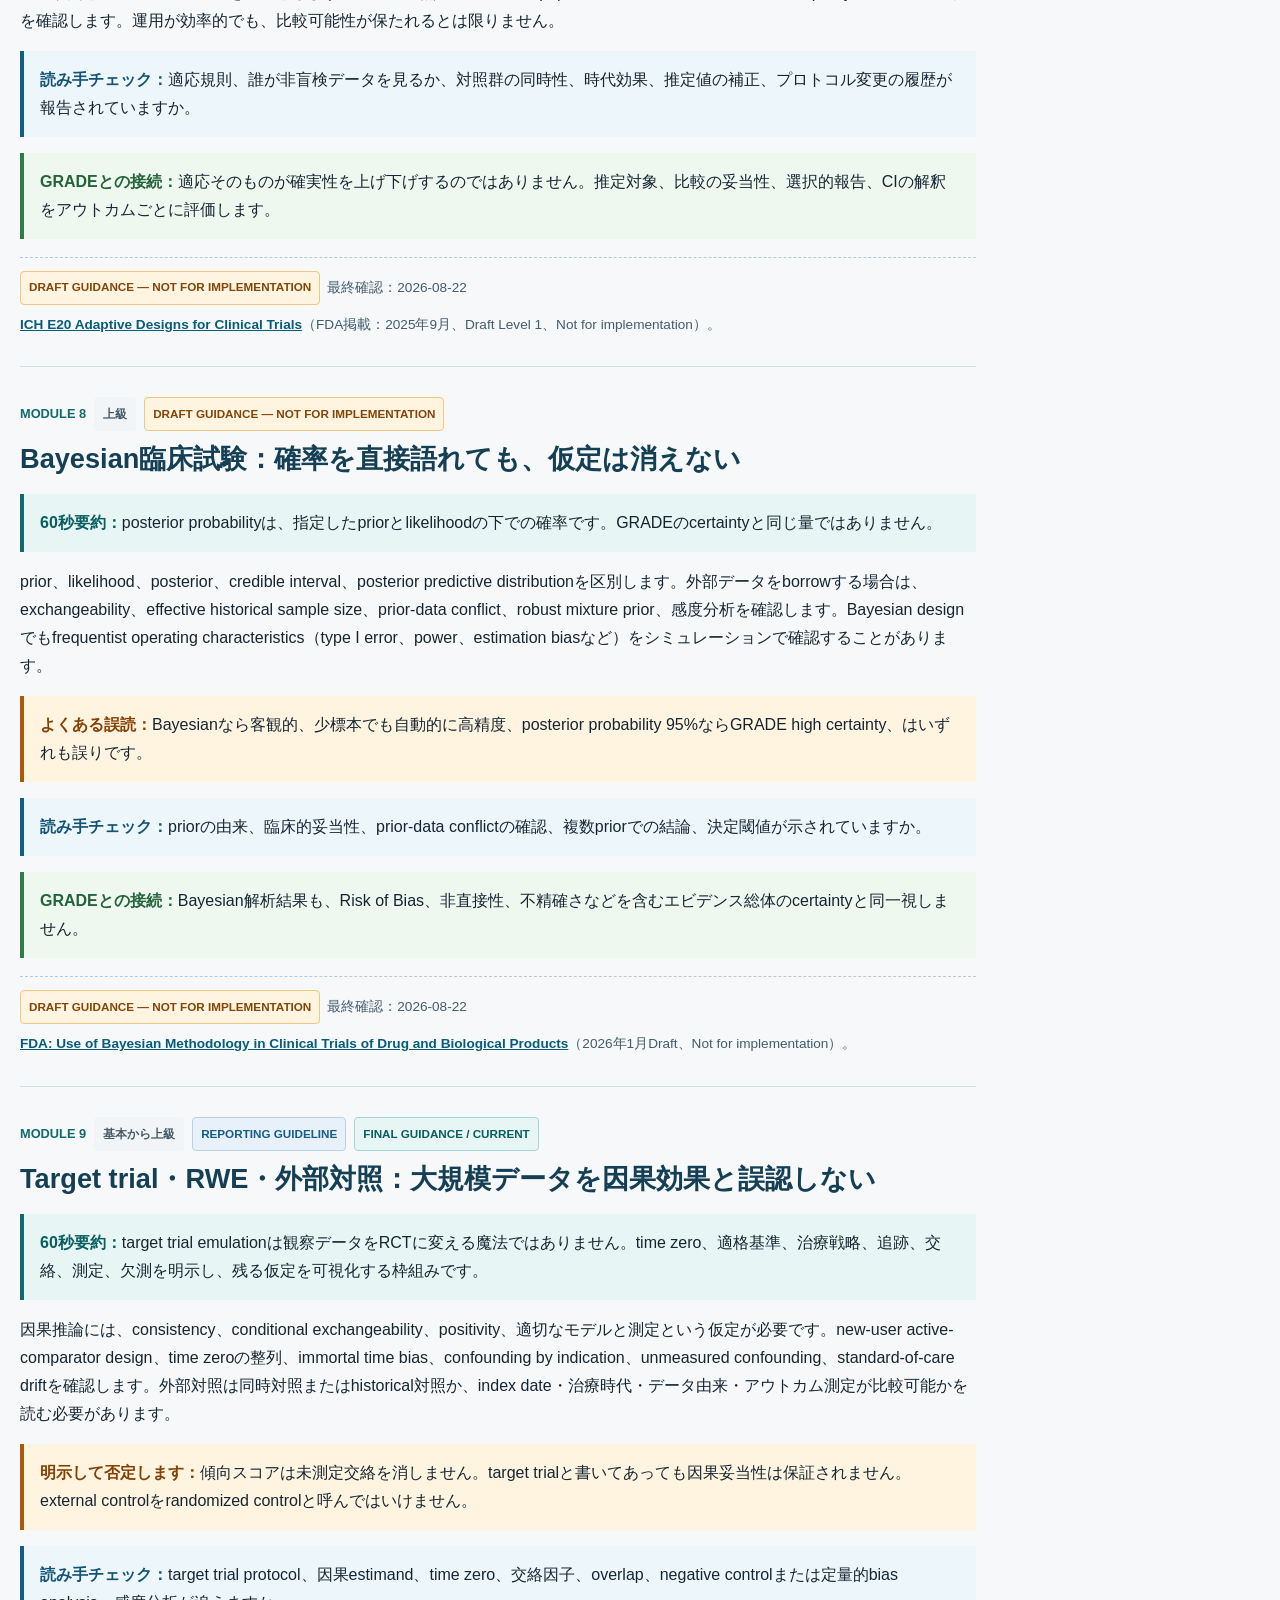
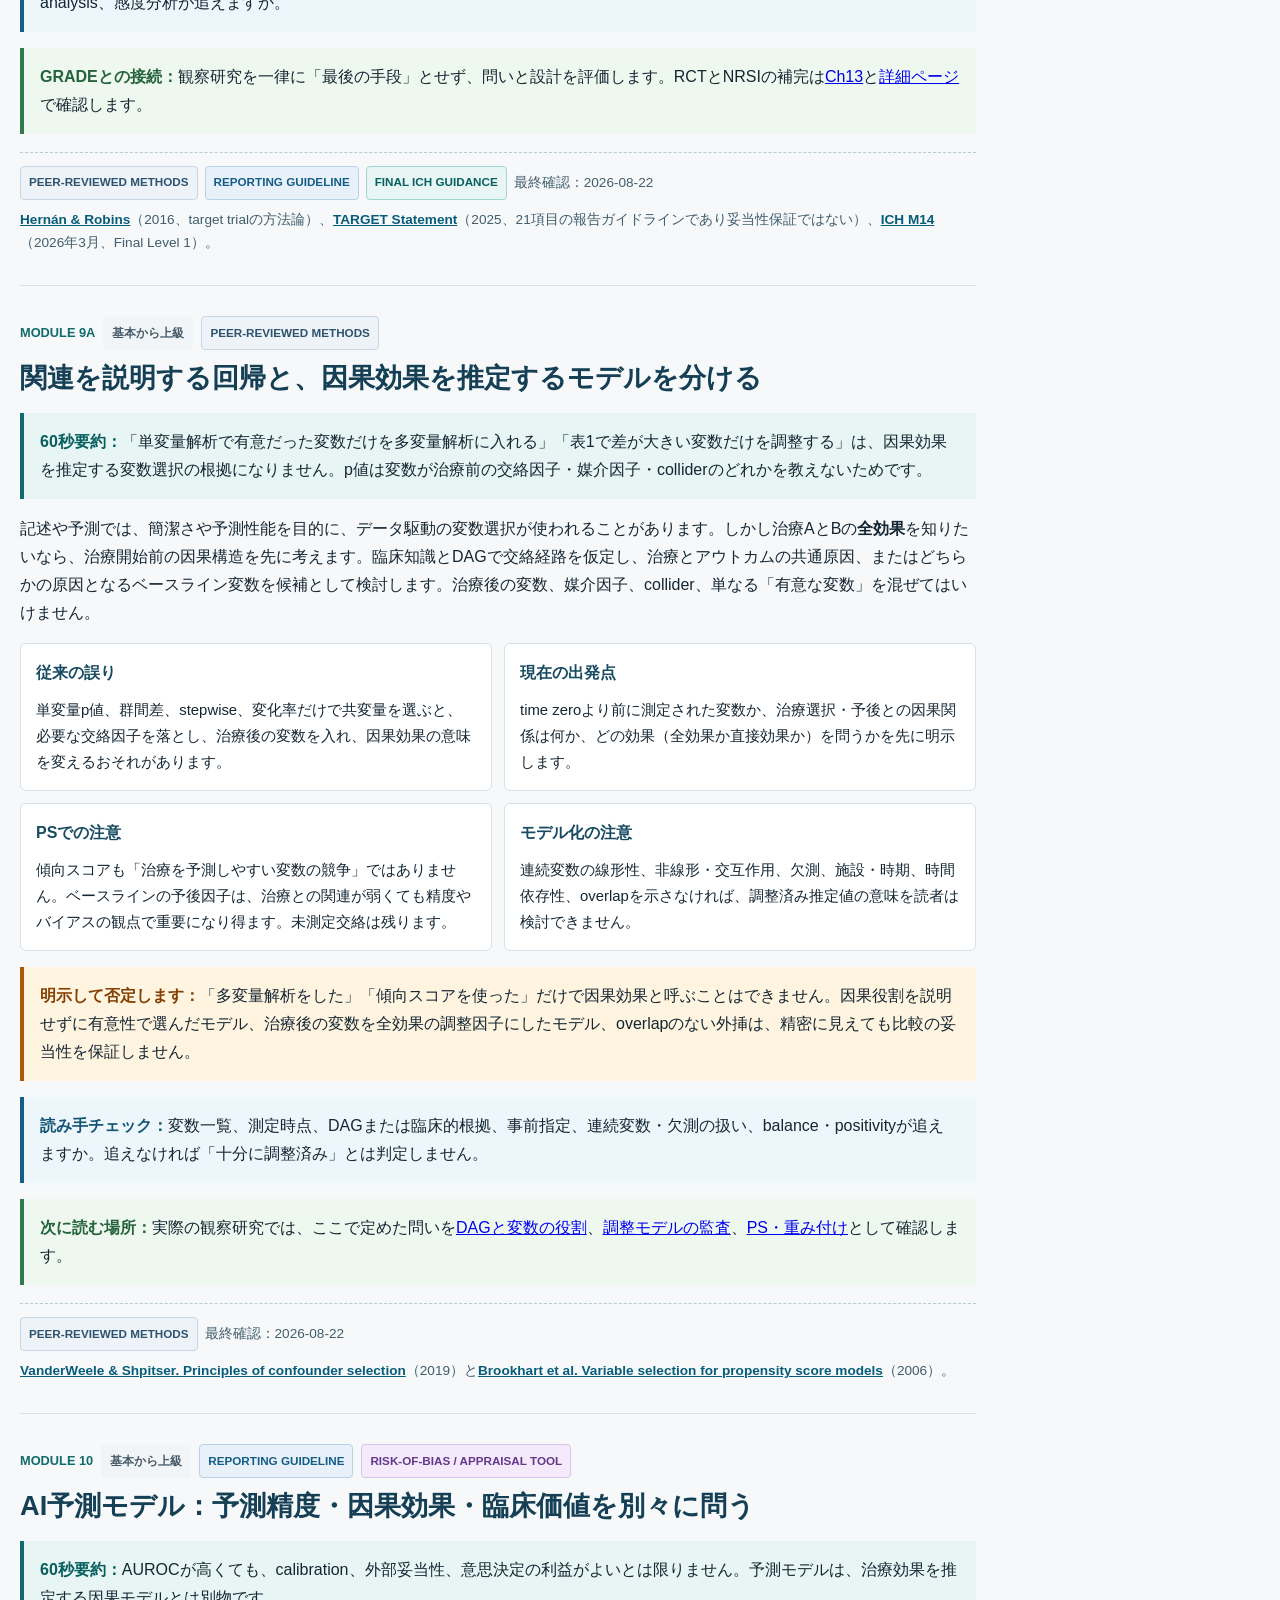
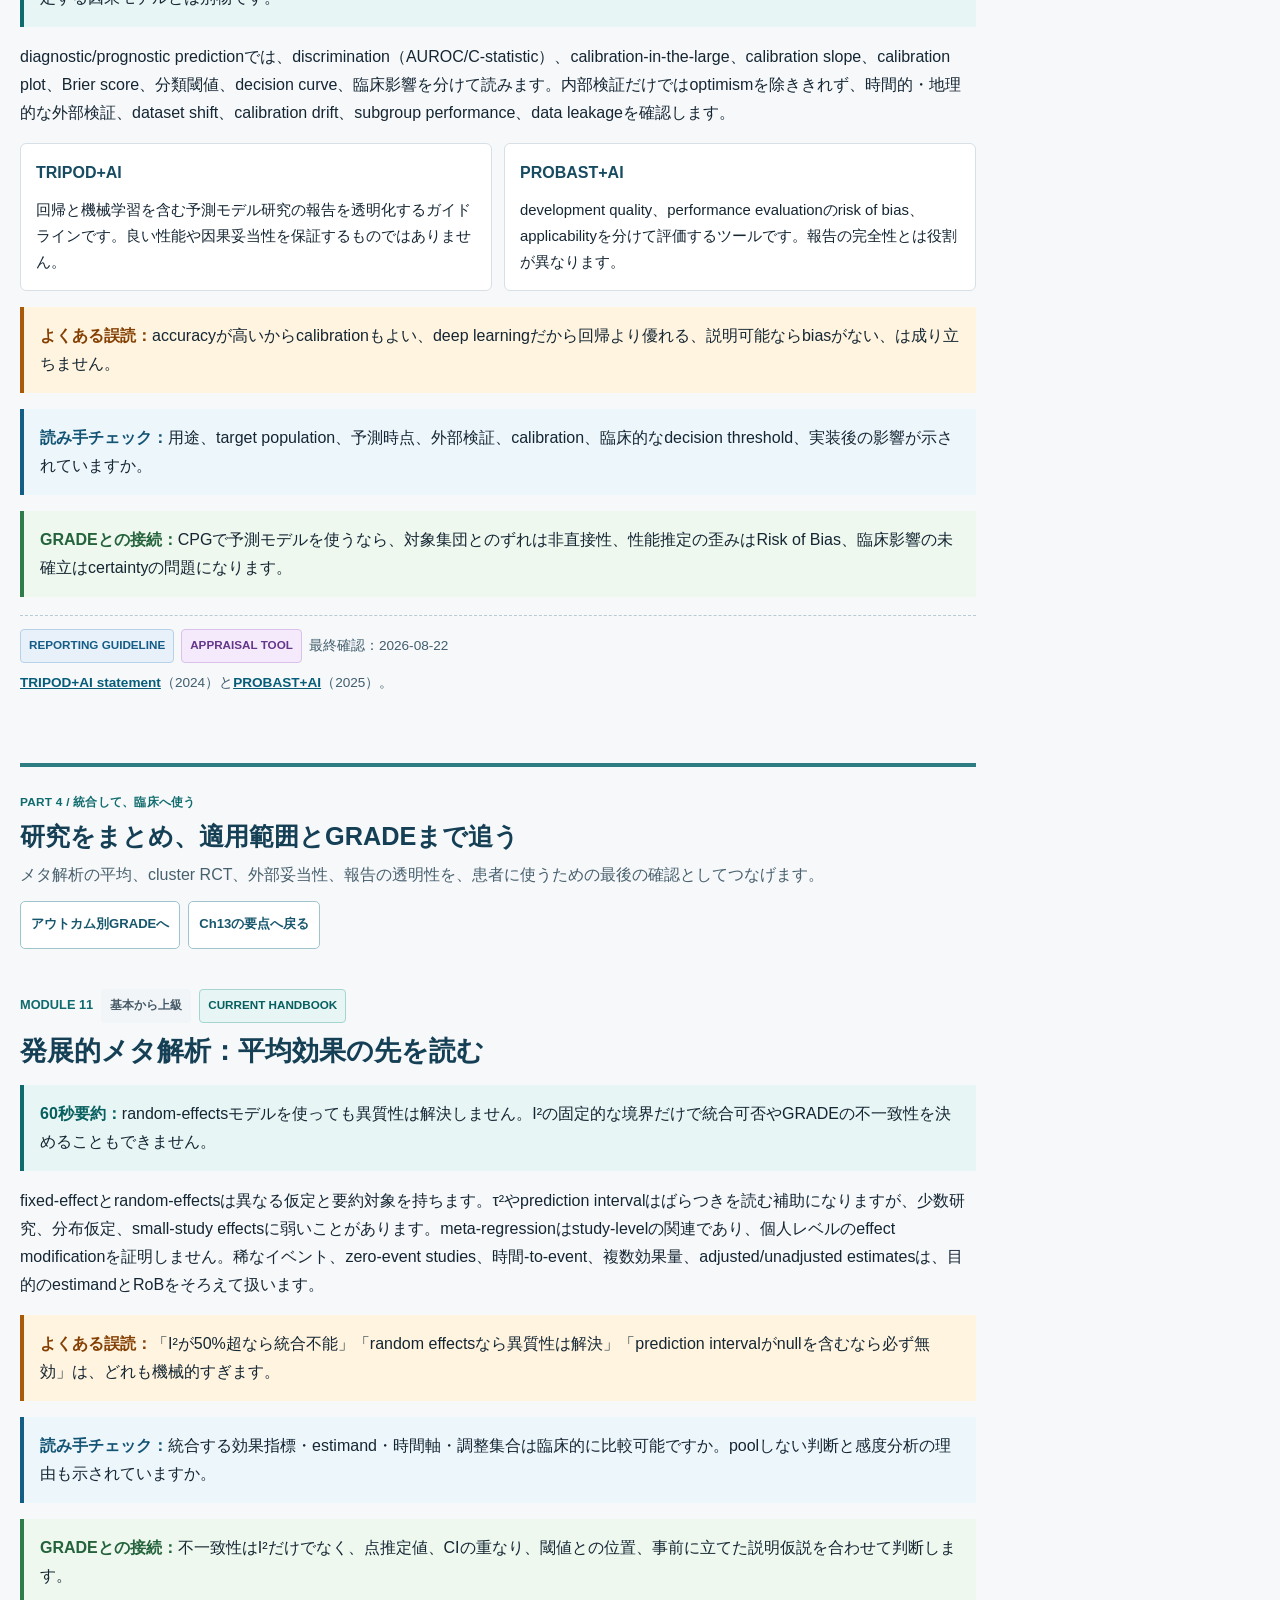
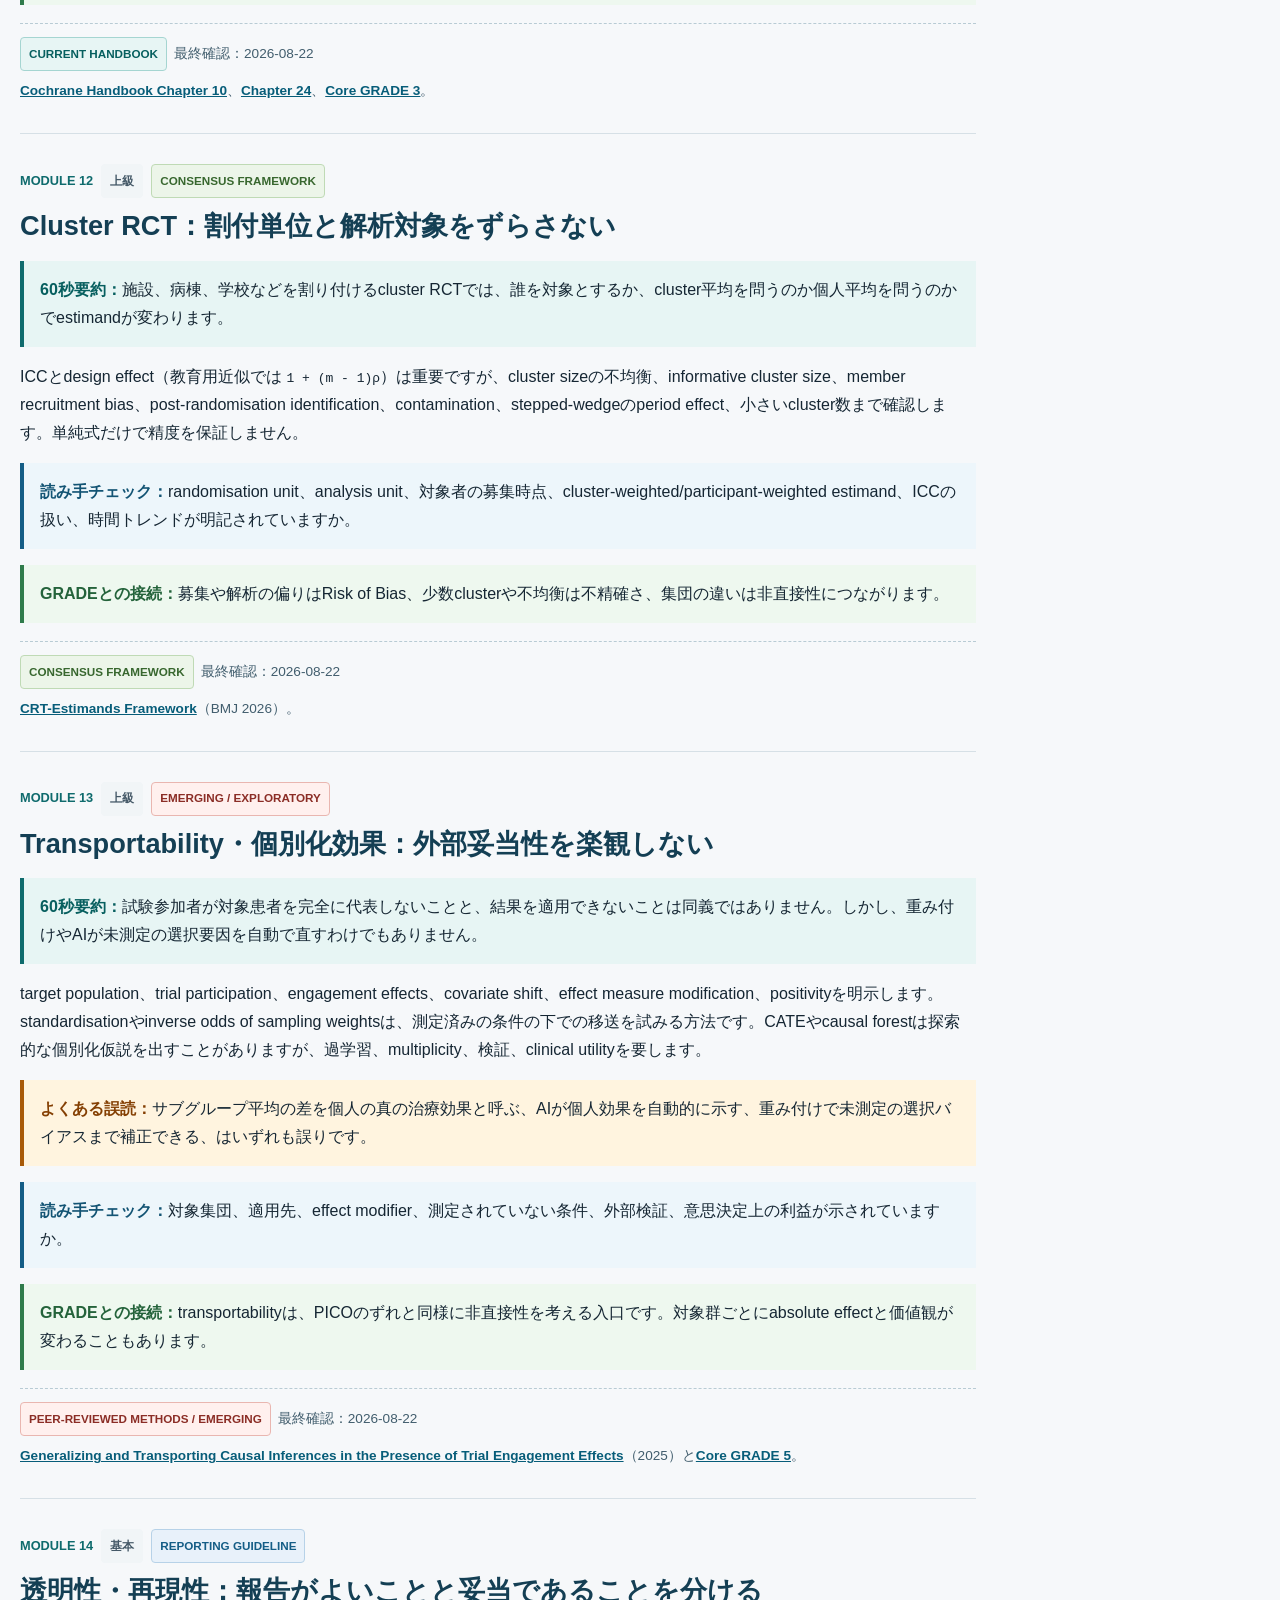
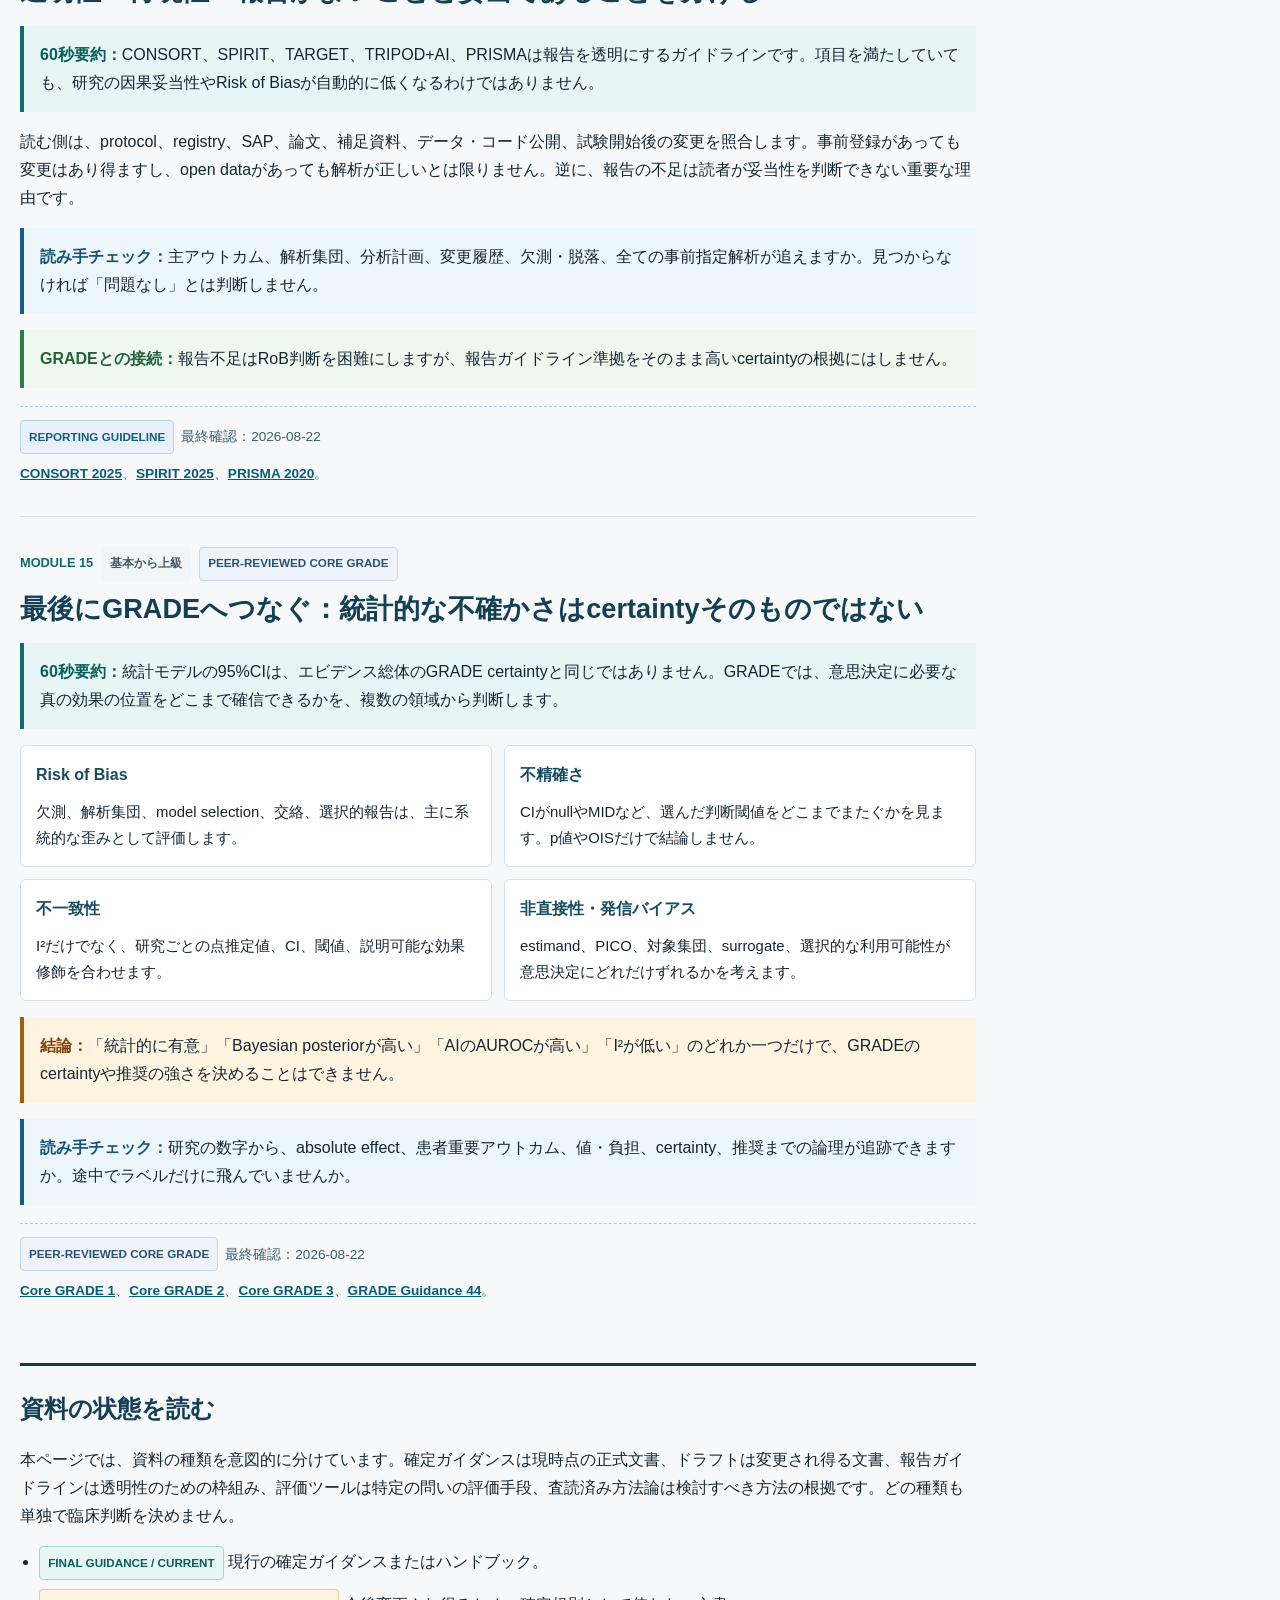
==== commit 53cb12ba: "Refresh CPGSR reading experience and September 2026 guidance" ====
--- a/advanced-statistics.html
+++ b/advanced-statistics.html
@@ -13,6 +13,8 @@
   <link rel="stylesheet" href="site-shell.css?v=1.0">
   <link rel="stylesheet" href="advanced-statistics.css?v=1.1">
   <script src="advanced-statistics.js?v=1.1" defer></script>
+<link rel="stylesheet" href="reader-refresh.css?v=20260919">
+<script src="reader-ui.js?v=20260919" defer></script>
 </head>
 <body class="advanced-statistics-page">
   <a class="cpgsr-skip-link" href="#main-content">本文へ移動</a>
--- a/reader-refresh.css
+++ b/reader-refresh.css
@@ -0,0 +1,125 @@
+/* Shared reading, navigation and update presentation. */
+:root { --reader-ink: #183c46; --reader-teal: #176960; --reader-muted: #52646b; --reader-line: #d6e2df; --reader-paper: #fafbf8; }
+[hidden] { display: none !important; }
+:focus-visible { outline: 3px solid #b36320; outline-offset: 4px; }
+button, input, select { font: inherit; }
+a, p, li, td, th { overflow-wrap: anywhere; }
+img { max-width: 100%; }
+fieldset { min-inline-size: 0; }
+body { text-rendering: optimizeLegibility; }
+.app-header { background: #153f46; box-shadow: 0 1px 0 #ffffff20; }
+.header-search-link { color: #fff; text-decoration: none; border: 1px solid #ffffff55; border-radius: 6px; padding: 8px 12px; white-space: nowrap; font-size: .88rem; }
+.main-content { min-width: 0; padding: 26px 32px 64px; }
+.page { max-width: 1140px; margin-inline: auto; }
+.page:focus { outline: none; }
+#page-0 > .reader-location-bar, #page-0 .reader-section-toc { display: none; }
+.page-body { font-size: 1rem; line-height: 1.95; }
+.page-body > p, .page-body > ul, .page-body > ol { max-width: 80ch; }
+.page-body h2 { margin-top: 2.1em; scroll-margin-top: 90px; }
+.sidebar { background: #17343d; }
+.sidebar-header, .sidebar-learning-note { color: #c3d6da; }
+.toc-btn .en { color: #abc5cf; }
+.sidebar-search { display: block; margin: 12px 14px; padding: 9px 12px; color: #fff; border: 1px solid #73959e; border-radius: 6px; text-decoration: none; }
+.reader-menu-open { overflow: hidden; }
+.menu-toggle { min-width: 44px; min-height: 44px; justify-content: center; }
+.reader-cover { padding: 36px !important; background: #f8faf7 !important; border: 1px solid var(--reader-line); color: var(--reader-ink) !important; text-align: left; box-shadow: none; }
+.reader-cover > h1 { color: var(--reader-ink) !important; font-size: 2rem; line-height: 1.65; letter-spacing: .02em; }
+.reader-cover > h1 span { color: var(--reader-teal) !important; }
+.reader-cover > .sub { color: var(--reader-muted) !important; margin-top: 12px; }
+.reader-eyebrow { color: var(--reader-teal); font-size: .76rem; font-weight: 800; letter-spacing: .15em; margin-bottom: 12px; }
+.reader-update-banner { display: flex; flex-wrap: wrap; gap: 8px 16px; align-items: center; margin: 24px 0; padding: 14px 18px; border: 1px solid #b6d6cc; background: #eaf4ee; border-radius: 8px; color: #235649; font-size: .88rem; }
+.reader-update-banner a { color: #15564b; font-weight: 700; text-underline-offset: 4px; }
+.reader-search { margin: 24px 0; }
+.reader-search label { display: block; font-weight: 700; margin-bottom: 7px; color: var(--reader-ink); }
+.reader-search-row { display: flex; gap: 8px; }
+.reader-search input { flex: 1; width: 100%; min-width: 0; min-height: 48px; padding: 10px 14px; background: white; border: 1px solid #a9bdb8; border-radius: 6px; color: #183c46; }
+.reader-search button { min-width: 76px; padding: 10px; border: 0; border-radius: 6px; background: var(--reader-teal); color: white; font-weight: 700; cursor: pointer; }
+.reader-start-paths { display: grid; grid-template-columns: repeat(3, minmax(0,1fr)); gap: 12px; margin: 24px 0; }
+.reader-start-paths a { display: flex; flex-direction: column; gap: 7px; padding: 20px; border: 1px solid var(--reader-line); border-radius: 8px; background: #fff; color: var(--reader-ink); text-decoration: none; }
+.reader-start-paths a:hover { border-color: #4d8577; background: #f0f6f2; }
+.reader-start-paths .path-number { font-size: .73rem; color: #4e7169; letter-spacing: .08em; }
+.reader-start-paths strong { font-size: 1.03rem; }
+.reader-start-paths small { color: var(--reader-muted); font-size: .84rem; line-height: 1.7; }
+.reader-resume { display: block; padding: 10px 0; color: #15564b; font-weight: 700; }
+.home-learning-map { padding: 22px; margin-top: 32px; border-top-color: var(--reader-teal); }
+.home-learning-map h2 { font-weight: 700; }
+.ebm-grade-map-links { margin-top: 12px; }
+@media (min-width: 1180px) {
+  .home-learning-map { display: grid; grid-template-columns: minmax(0,.9fr) minmax(0,1fr); column-gap: 24px; align-items: start; }
+  .home-learning-map > h2, .home-learning-map-intro { grid-column: 1 / -1; }
+  .ebm-grade-map-shell { grid-column: 1; grid-row: 3; }
+  .ebm-grade-map-actions { grid-column: 1; grid-row: 4; }
+  .ebm-grade-map-links { grid-column: 2; grid-row: 3 / 5; margin-top: 0; }
+  .ebm-grade-map-links ol { grid-template-columns: 1fr; }
+}
+.reader-location-bar { background: #f9fbfa; margin-bottom: 14px; }
+.reader-location-bar a { display: inline-flex; align-items: center; min-height: 40px; padding: 6px 12px; border: 1px solid #c0d1cb; border-radius: 5px; background: #fff; color: #1e5c50; text-decoration: none; font-size: .82rem; font-weight: 700; }
+.reader-tools { display: flex; flex-wrap: wrap; align-items: center; justify-content: flex-end; gap: 6px; margin: 0 0 12px; color: var(--reader-muted); font-size: .8rem; }
+.reader-tools button { min-height: 40px; padding: 5px 10px; border: 1px solid var(--reader-line); border-radius: 5px; color: var(--reader-ink); background: #fff; cursor: pointer; }
+.reader-tools button[aria-pressed="true"] { background: #dfefe7; border-color: #6e9d8a; }
+.reader-tools .reader-copy-status { flex-basis: 100%; text-align: right; }
+html.reader-large .page-body, html.reader-large .adv-module, html.reader-large .lp-section, html.reader-large .update-article { font-size: 1.13rem; }
+.reader-section-toc { background: #f4f8f6; border: 1px solid var(--reader-line); border-radius: 7px; padding: 12px 18px; margin-bottom: 24px; color: var(--reader-ink); }
+.reader-section-toc summary { cursor: pointer; font-weight: 700; }
+.reader-section-toc ol { margin: 12px 0 4px 22px; columns: 2; column-gap: 24px; }
+.reader-section-toc li { break-inside: avoid; padding: 4px 0; line-height: 1.65; }
+.reader-section-toc a { color: #205b51; text-underline-offset: 4px; }
+.reader-note { padding: 16px 20px; margin: 20px 0; border-left: 4px solid #287665; background: #eef6f1; color: #224a40; font-size: .95rem; line-height: 1.9; }
+.reader-note a { color: #185b50; text-decoration: underline; }
+.reader-note time { display: block; font-size: .8rem; font-weight: 700; margin-bottom: 4px; }
+.reader-table-scroll { overflow-x: auto; max-width: 100%; margin: 20px 0; border: 1px solid var(--reader-line); border-radius: 6px; }
+.reader-table-scroll > table { margin: 0 !important; width: 100%; }
+.reader-table-scroll:focus-visible { outline-offset: 1px; }
+.am-item, .tw-q { border: 1px solid var(--reader-line); padding: 16px; margin: 18px 0; border-radius: 7px; }
+.am-item legend, .tw-q legend { float: none; width: auto; max-width: 100%; padding: 0 6px; }
+.am-choices label, .tw-q-answer label { display: inline-flex; gap: 6px; align-items: center; min-height: 44px; cursor: pointer; }
+.am-choices input, .tw-q-answer input { accent-color: var(--reader-teal); width: 18px; height: 18px; }
+.ref-cite { font: inherit; color: #9a5017; border: 0; background: transparent; }
+.ref-popover, .gloss-tip { max-width: calc(100vw - 24px); max-height: min(70vh, 480px); overflow-y: auto; }
+.reader-site-footer { margin: 40px auto 0; padding: 22px 16px; border-top: 1px solid var(--reader-line); color: var(--reader-muted); font-size: .83rem; line-height: 1.9; max-width: 1140px; }
+.reader-site-footer a { color: #205b51; margin-right: 18px; text-underline-offset: 3px; }
+.update-page { background: var(--reader-paper); color: var(--reader-ink); font-family: -apple-system,BlinkMacSystemFont,"Segoe UI","Hiragino Sans",Meiryo,sans-serif; line-height: 1.9; margin: 0; }
+.update-main { max-width: 1040px; margin: 0 auto; padding: 56px 28px; }
+.update-hero { padding-bottom: 30px; border-bottom: 1px solid var(--reader-line); }
+.update-hero h1 { font-size: 2rem; line-height: 1.55; margin: 12px 0; }
+.update-hero p { max-width: 72ch; }
+.update-toc { display: flex; flex-wrap: wrap; gap: 10px; margin: 26px 0; }
+.update-toc a { border: 1px solid var(--reader-line); padding: 8px 14px; border-radius: 6px; background: white; color: #205b51; text-decoration: none; }
+.update-article { padding: 28px; margin: 20px 0; border: 1px solid var(--reader-line); border-radius: 10px; background: #fff; }
+.update-article h2 { font-size: 1.35rem; line-height: 1.6; margin: 12px 0 16px; }
+.update-article p { margin: 14px 0; }
+.update-article a { color: #17695b; text-underline-offset: 4px; }
+.update-meta { display: flex; flex-wrap: wrap; gap: 6px 18px; font-size: .8rem; color: #53675f; }
+.update-badge { padding: 2px 9px; background: #e6f3eb; color: #256146; border-radius: 4px; font-weight: 700; }
+.update-badge.draft { background: #fff1d8; color: #7b5117; }
+.update-apply { border-left: 3px solid #6da68a; padding: 10px 16px; background: #f4f8f5; }
+.update-sources { border-top: 1px solid #e2e9e5; padding-top: 14px; font-size: .85rem; }
+@media (max-width: 768px) {
+  .main-content { padding: 14px 10px 40px; }
+  .reader-cover { padding: 22px 16px !important; }
+  .reader-cover > h1, .update-hero h1 { font-size: 1.6rem; }
+  .reader-start-paths { grid-template-columns: 1fr; gap: 8px; }
+  .reader-start-paths a { padding: 14px 16px; gap: 3px; }
+  .home-learning-map { padding: 16px 12px; }
+  .reader-section-toc ol { columns: 1; }
+  .update-main { padding: 30px 16px; }
+  .update-article { padding: 20px 16px; }
+  .reader-table-scroll table { min-width: 540px; }
+  .app-header { padding-inline: 12px; gap: 8px; }
+  .app-header .logo { font-size: .95rem; }
+  .app-header .logo > span:last-child { display: none; }
+  .header-search-link { padding: 8px 10px; }
+}
+@media (min-width: 769px) { .in-page-menu-bar { display: none; } }
+@media (prefers-reduced-motion: reduce) {
+  *, *::before, *::after { scroll-behavior: auto !important; animation-duration: .01ms !important; transition-duration: .01ms !important; }
+}
+@media print {
+  .reader-tools, .reader-location-bar, .in-page-menu-bar, .reader-section-toc, .reader-search, .reader-site-footer, .cpg-overview-modal { display: none !important; }
+  .page:not(.active) { display: none !important; }
+  .page.active { display: block !important; }
+  .main-content, .page-body { padding: 0; margin: 0; }
+  .reader-table-scroll { overflow: visible; border: 0; }
+  .reader-table-scroll table { min-width: 0; }
+  .page-head, .reader-cover { background: #fff !important; color: #000 !important; }
+}
